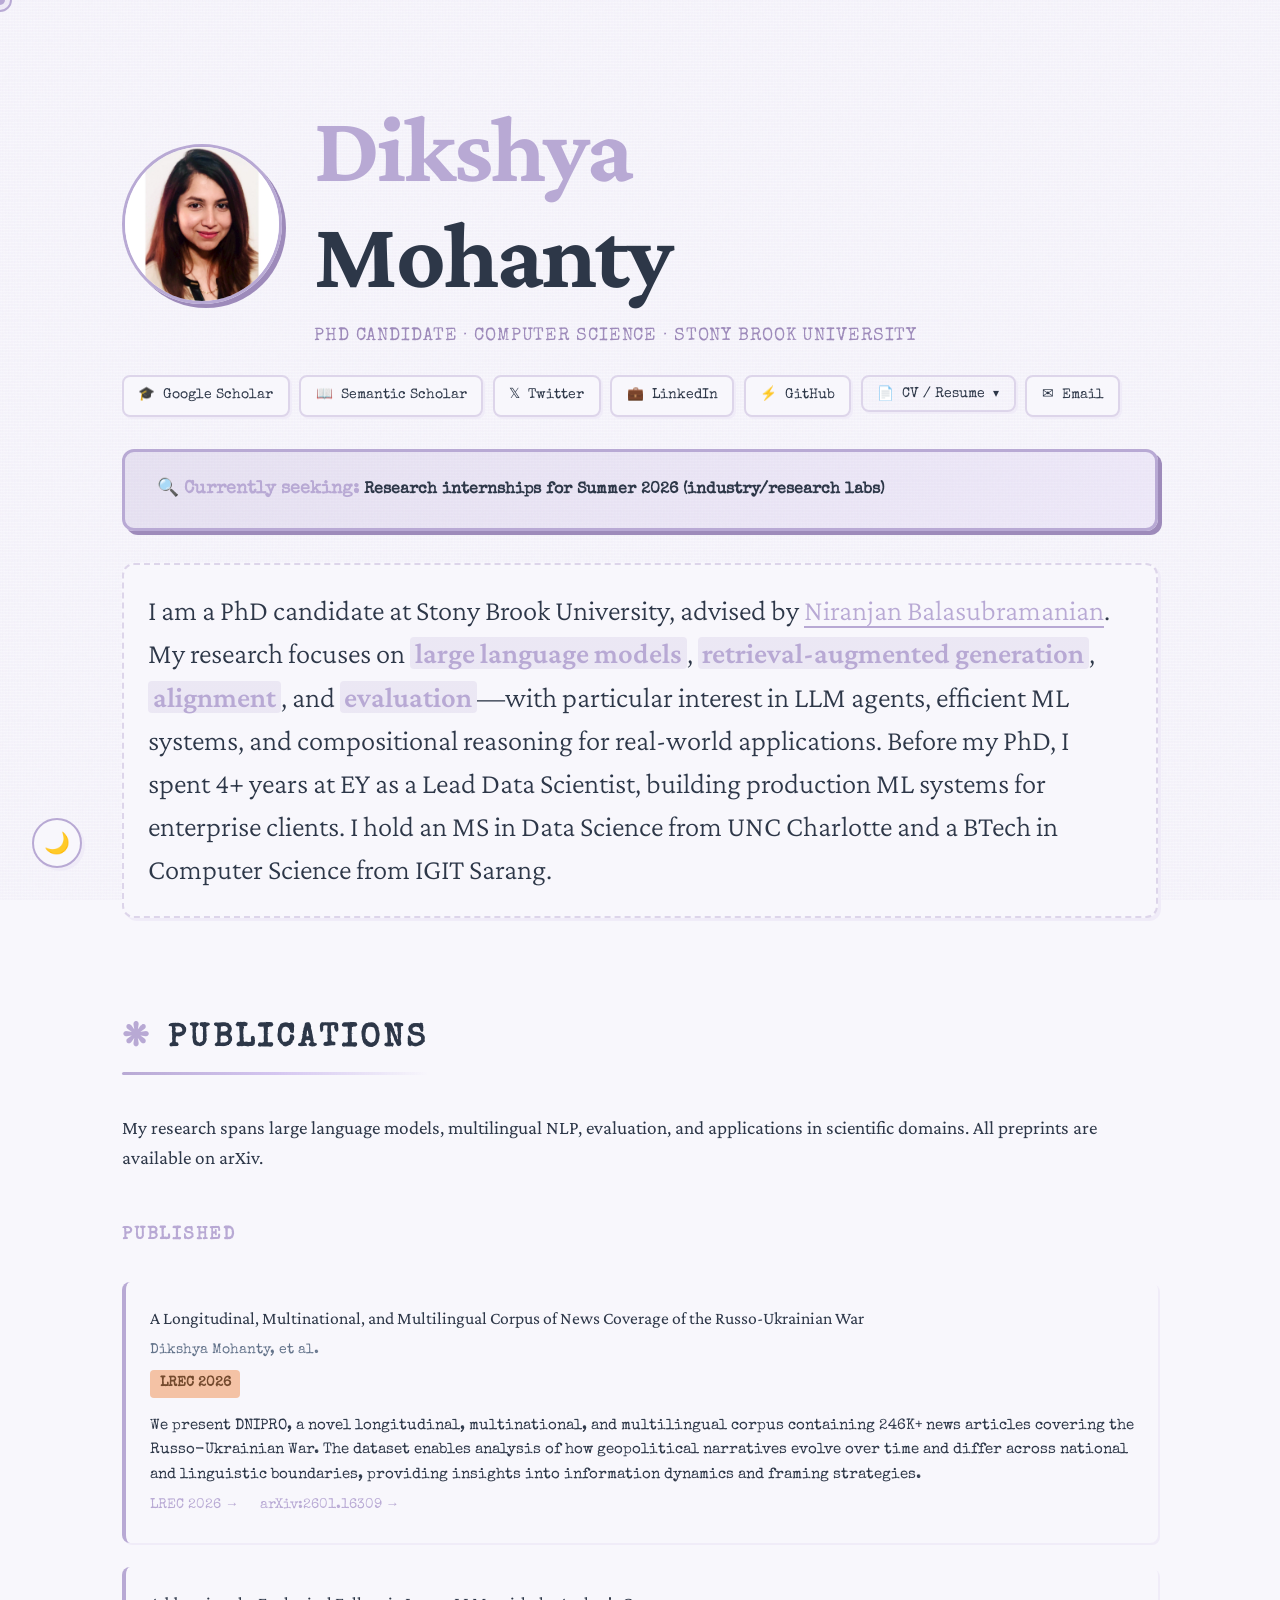
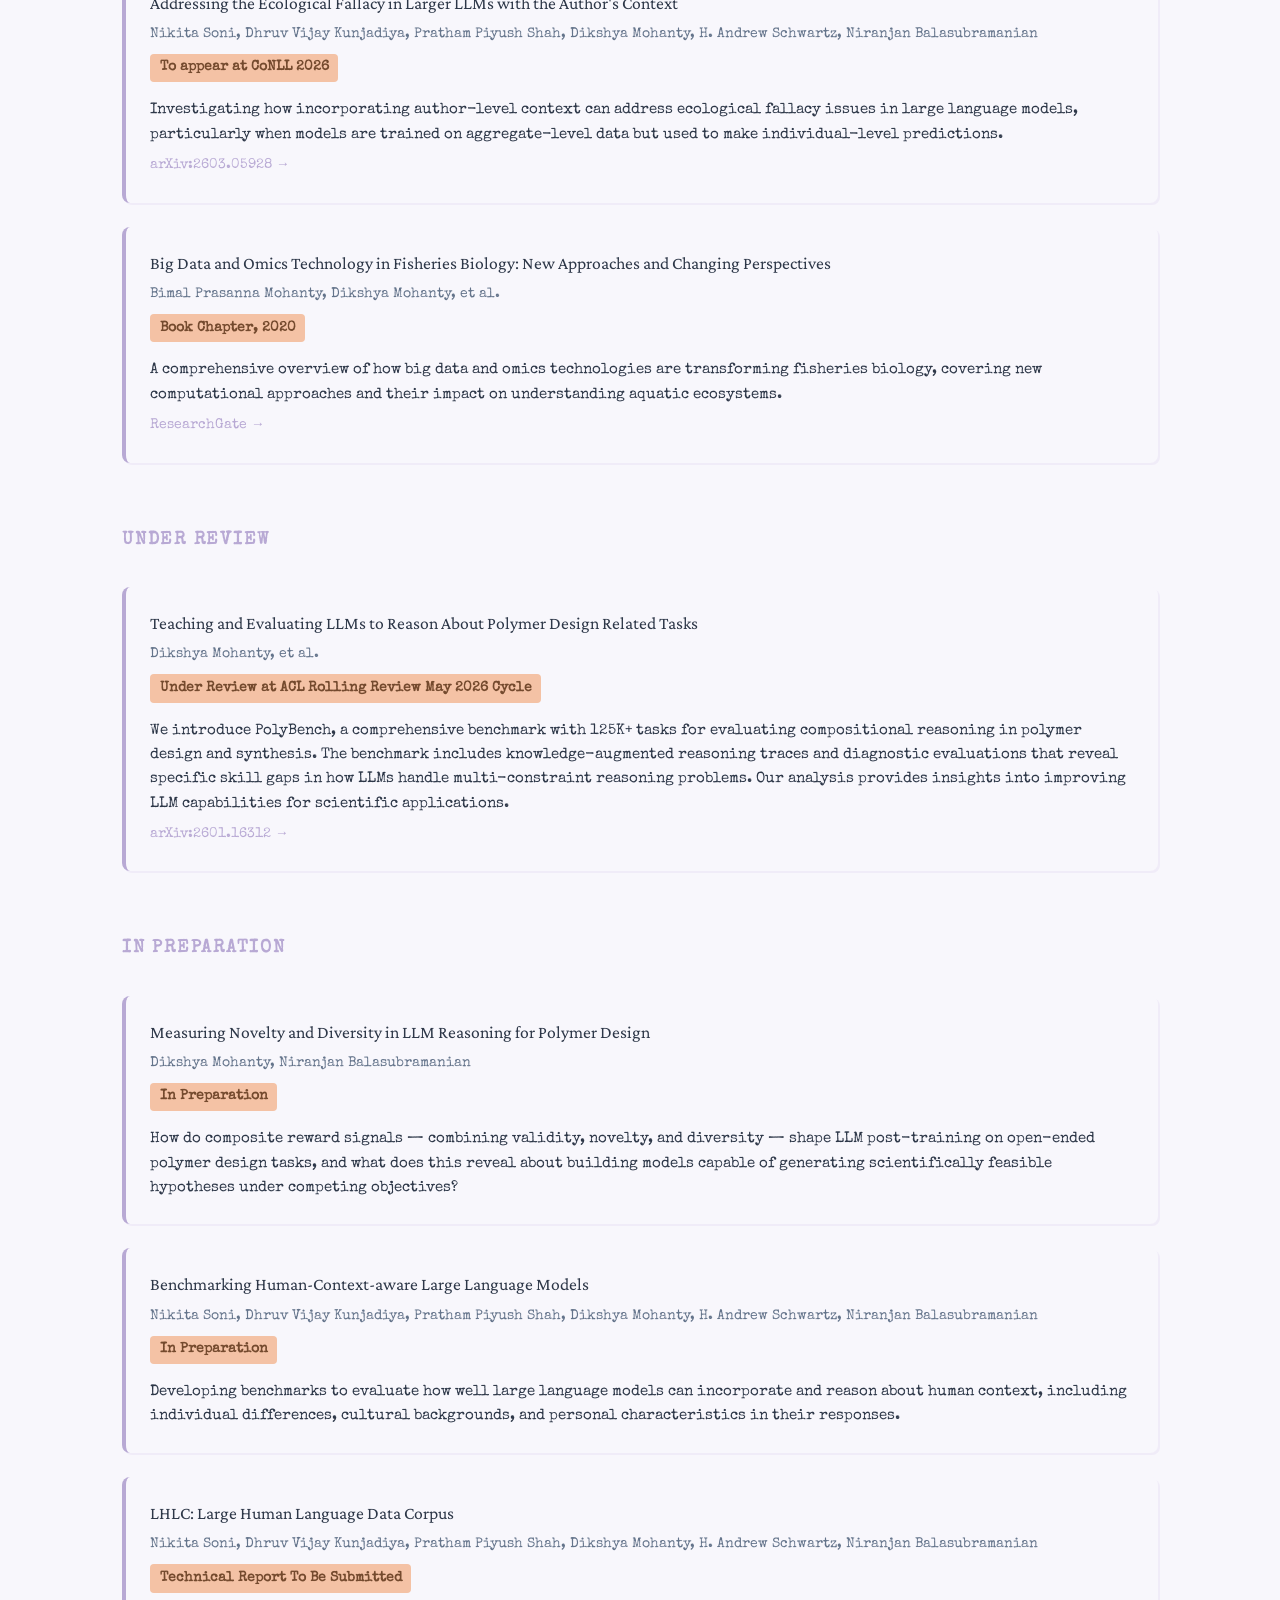
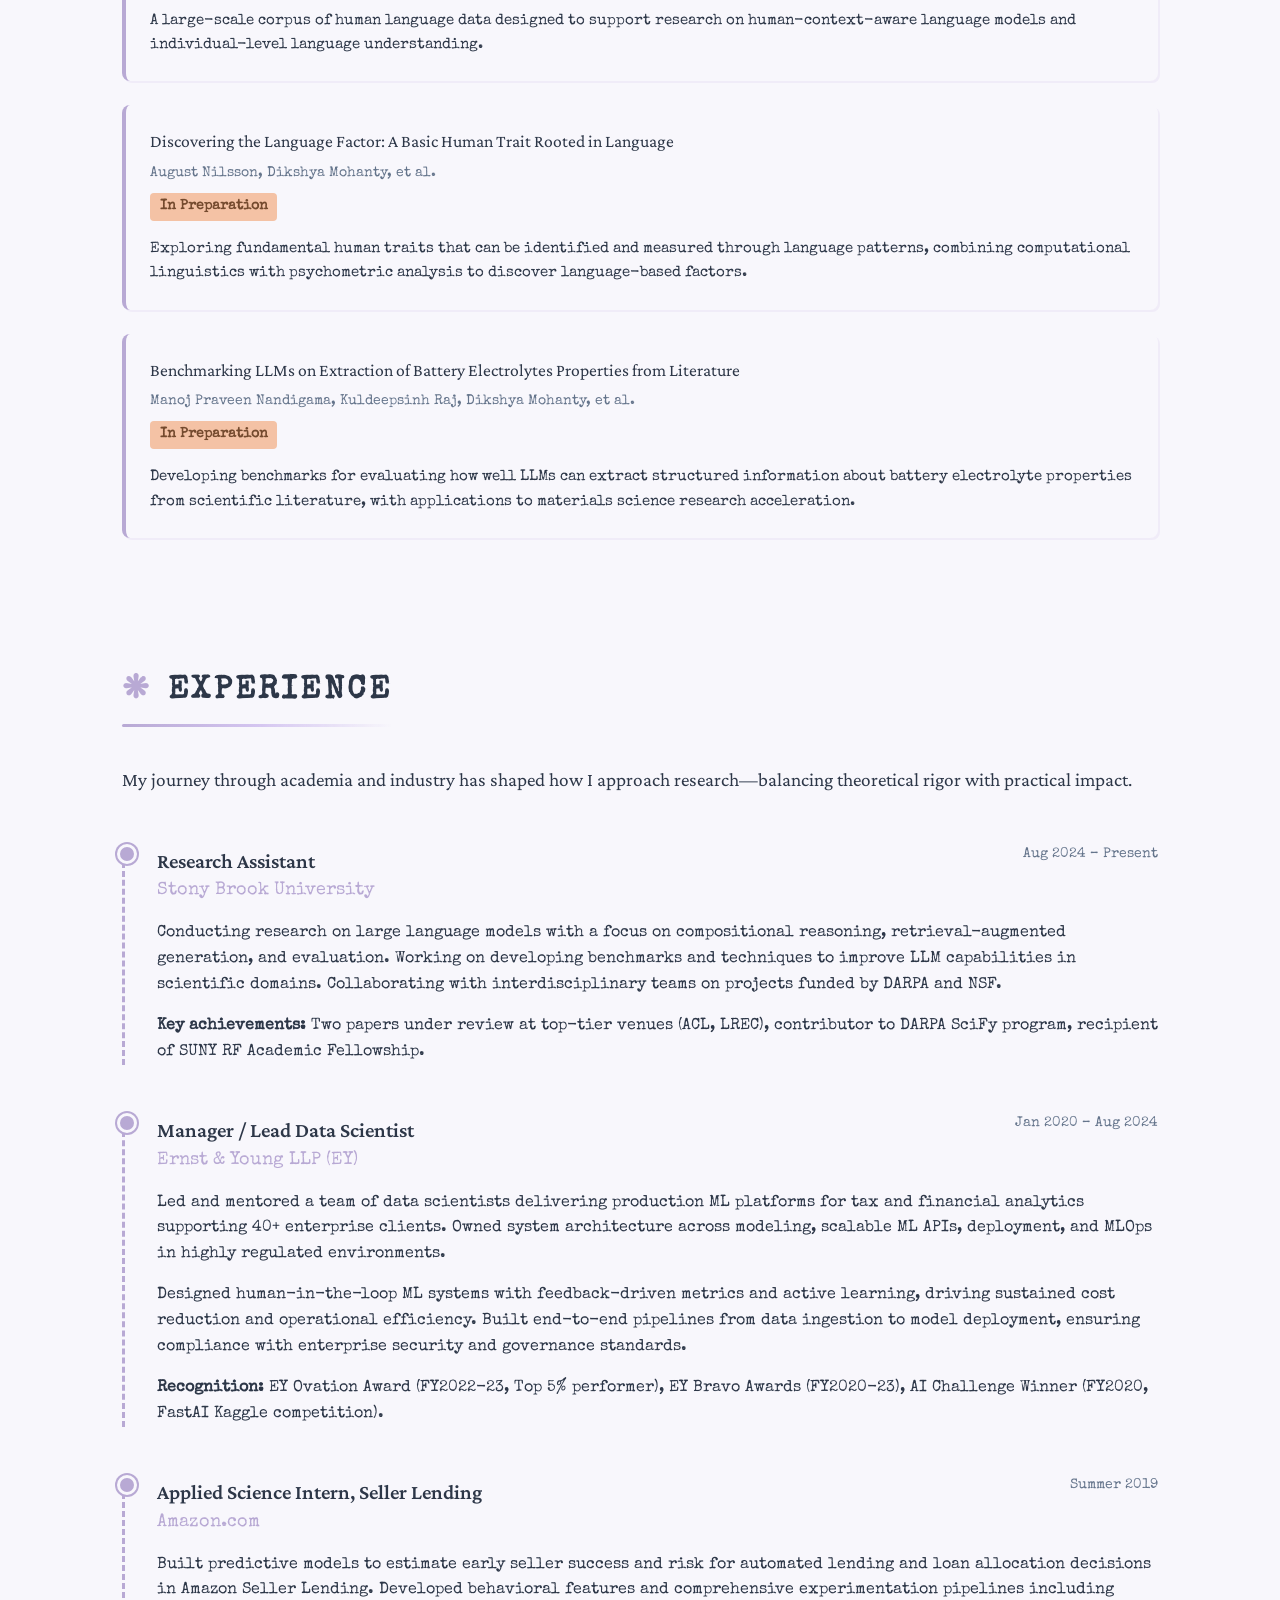
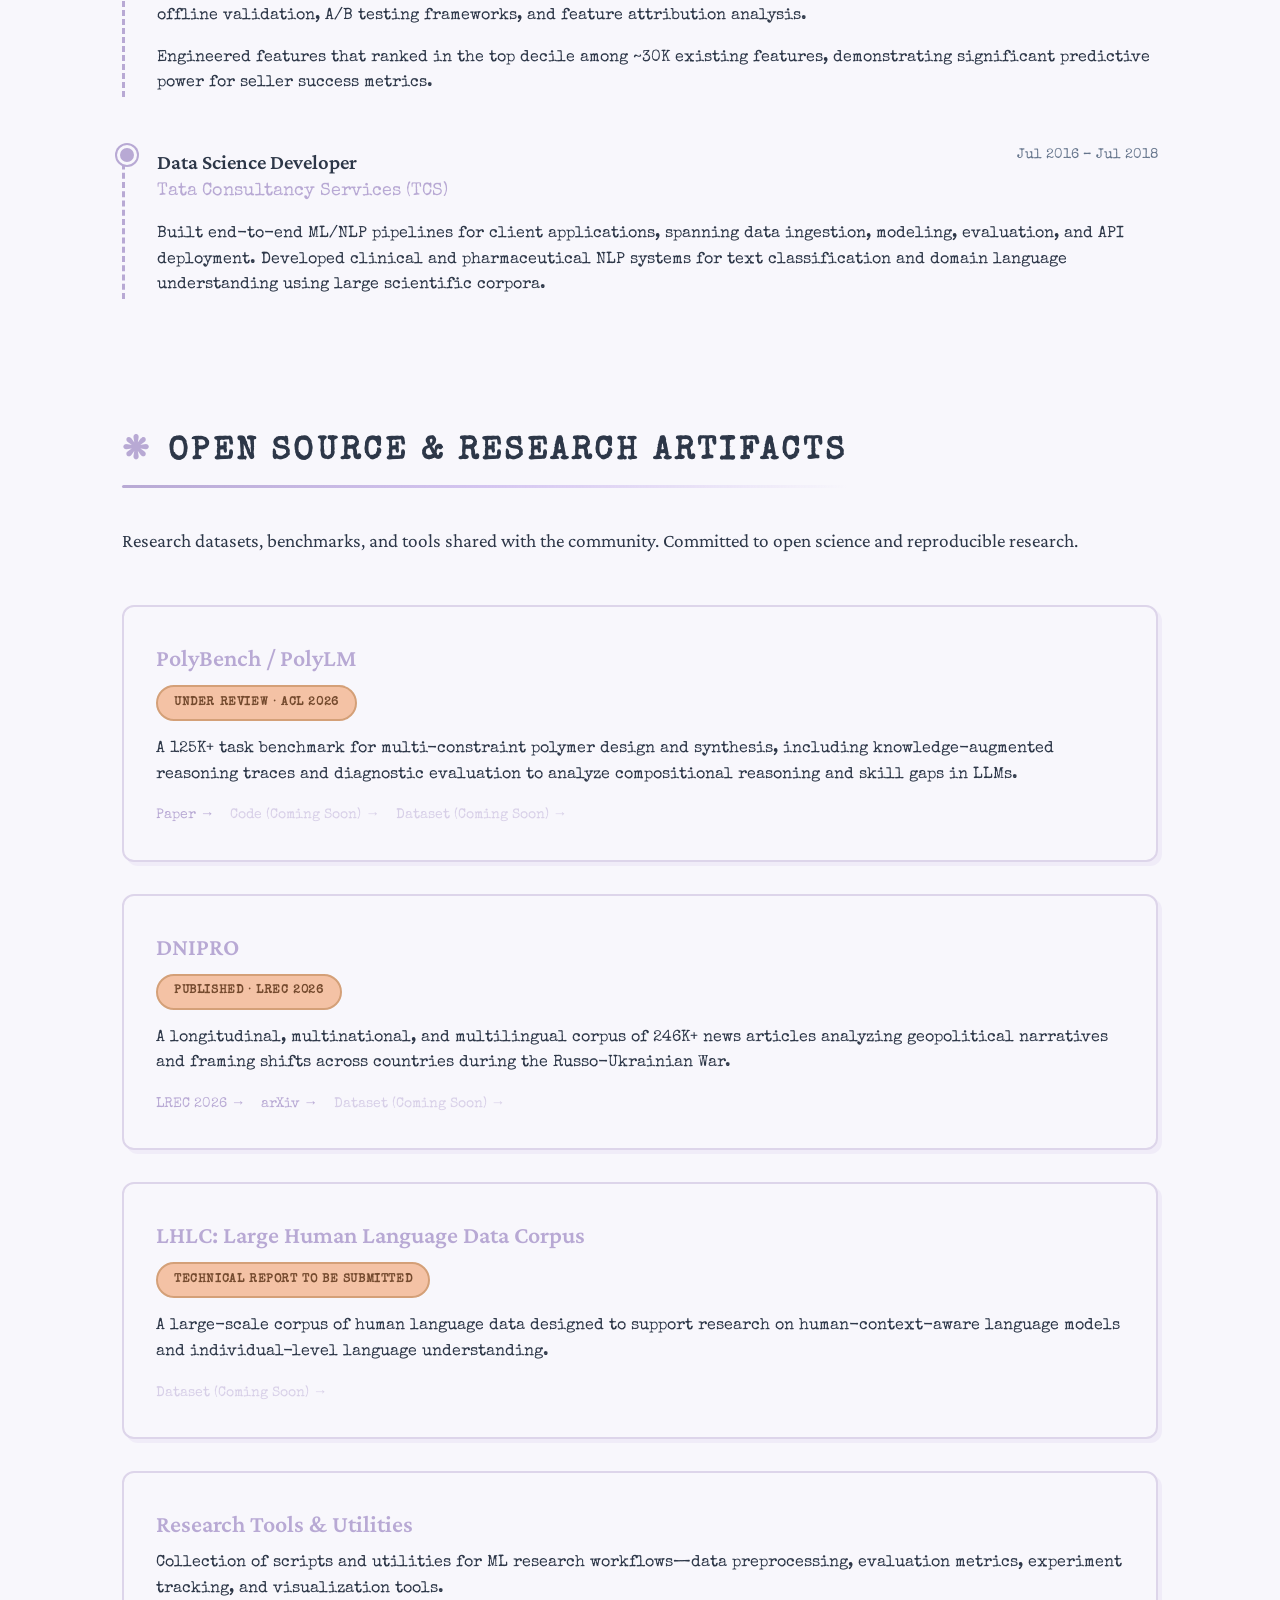
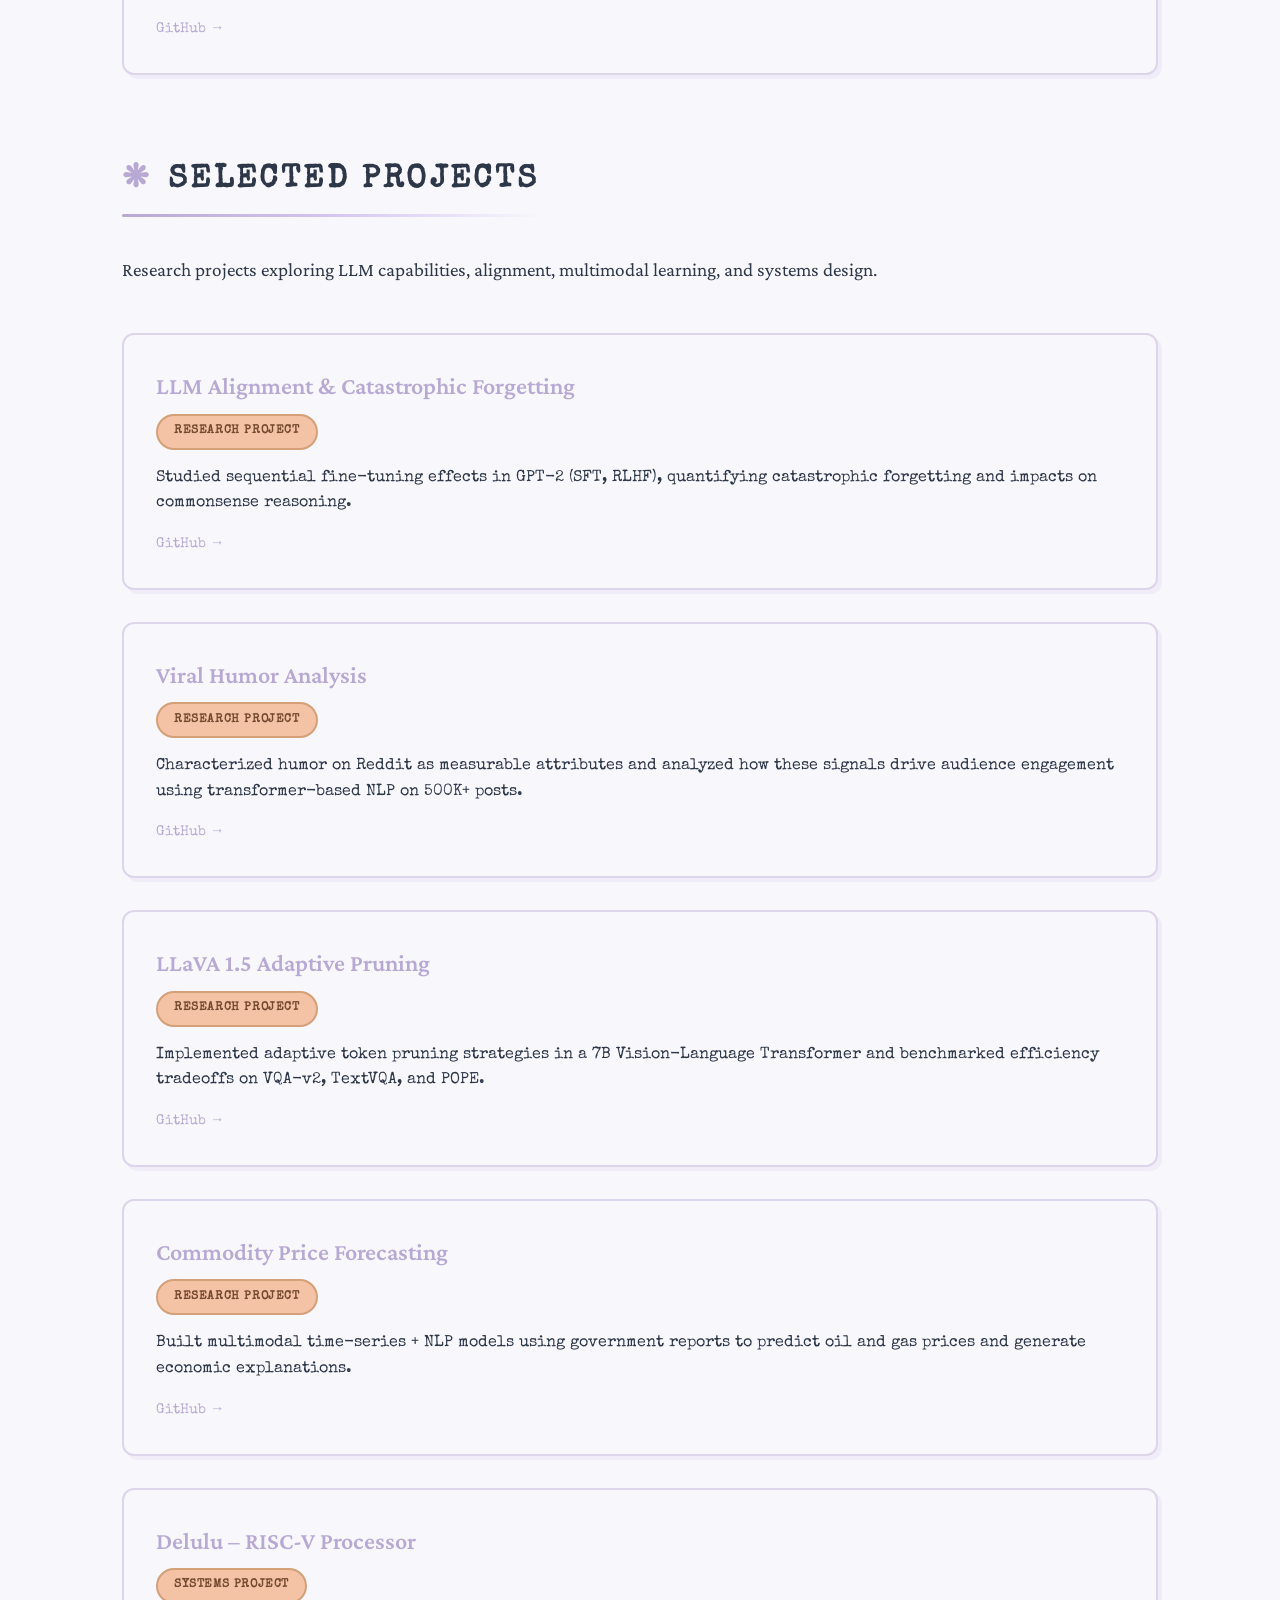
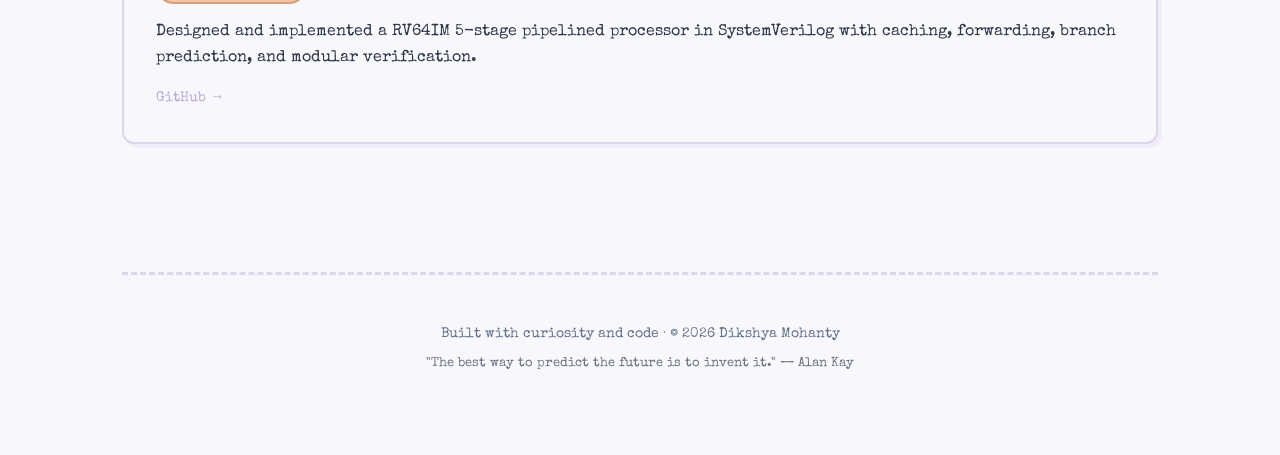
==== index.html @ f8c05655 "Personal website" ====
<!DOCTYPE html>
<html lang="en">
<head>
    <meta charset="UTF-8">
    <meta name="viewport" content="width=device-width, initial-scale=1.0">
    <title>Dikshya Mohanty · AI Researcher</title>
    <link href="https://fonts.googleapis.com/css2?family=Special+Elite&family=Crimson+Pro:wght@300;400;600&display=swap" rel="stylesheet">
    <link rel="stylesheet" href="css/style.css">
</head>
<body>
    <div class="bg-grid"></div>
    <div class="noise"></div>
    <div class="cursor"></div>
    <div class="cursor-follower"></div>

    <!-- <nav>
        <div class="nav-container">
            <a href="index.html" class="nav-logo">DM</a>
            <button class="mobile-menu-toggle">☰</button>
            <ul class="nav-links">
                <li><a href="index.html" class="active">Home</a></li>
                <li><a href="pages/research.html">Research</a></li>
                <li><a href="pages/projects.html">Projects</a></li>
                <li><a href="pages/experience.html">Experience</a></li>
                <li><a href="pages/publications.html">Publications</a></li>
                <li><a href="pages/blog.html">Blog</a></li>
                <li><a href="pages/hobbies.html">Hobbies</a></li>
            </ul>
        </div>
    </nav> -->

    <div class="container">
        <header>
            <div style="display: flex; align-items: center; gap: 2rem; margin-bottom: 1.5rem; flex-wrap: wrap;">
                <img src="files/1593567892057.jpeg" alt="Dikshya Mohanty" style="width: 160px; height: 160px; border-radius: 50%; object-fit: cover; border: 3px solid var(--accent); flex-shrink: 0; box-shadow: 4px 4px 0 var(--accent-dim);">
                <div>
                    <div class="glitch-wrapper">
                        <h1>
                            <span class="name-first">Dikshya</span>
                            <span class="name-last">Mohanty</span>
                        </h1>
                    </div>
                    <p class="tagline" style="margin: 0;">PhD Candidate · Computer Science · Stony Brook University</p>
                </div>
            </div>

            <div class="links">
                <a href="https://scholar.google.com/citations?user=QTG_vlMAAAAJ&hl=en" class="link-item" target="_blank">
                    <span>🎓</span> Google Scholar
                </a>
                <a href="https://www.semanticscholar.org/author/Dikshya-Mohanty/2406478944" class="link-item" target="_blank">
                    <span>📖</span> Semantic Scholar
                </a>
                <a href="https://x.com/dimohanty" class="link-item" target="_blank">
                    <span>𝕏</span> Twitter
                </a>
                <a href="https://linkedin.com/in/dikshyam" class="link-item" target="_blank">
                    <span>💼</span> LinkedIn
                </a>
                <a href="https://github.com/dikshyam" class="link-item" target="_blank">
                    <span>⚡</span> GitHub
                </a>
                <div class="link-dropdown">
                    <button class="link-item link-dropdown-toggle">
                        <span>📄</span> CV / Resume <span class="link-dropdown-arrow">▾</span>
                    </button>
                    <div class="link-dropdown-menu">
                        <a href="files/DikshyaMohanty_IndustryResume.pdf" download class="link-dropdown-item">
                            <span>📋</span> Resume (1-page)
                        </a>
                        <a href="files/DikshyaMohanty_AcademicCV.pdf" download class="link-dropdown-item">
                            <span>📜</span> Academic CV
                        </a>
                    </div>
                </div>
                <a href="/cdn-cgi/l/email-protection#24404d494b4c454a505d6447570a57504b4a5d46564b4b4f0a414051" class="link-item">
                    <span>✉</span> Email
                </a>
            </div>

            <div style="background: linear-gradient(135deg, rgba(184, 169, 212, 0.25) 0%, rgba(212, 197, 240, 0.25) 100%); border: 3px solid var(--accent); border-radius: 12px; padding: 1.5rem 2rem; margin-bottom: 2rem; animation: fadeInUp 1s ease-out 1s backwards; box-shadow: 4px 4px 0 var(--accent-dim);">
                <p style="margin: 0; font-family: var(--mono); font-size: 1rem; color: var(--text); font-weight: 600;">
                    <strong style="color: var(--accent); font-size: 1.1rem;">🔍 Currently seeking:</strong> Research internships for Summer 2026 (industry/research labs)
                </p>
            </div>

            <p class="intro">
                I am a PhD candidate at Stony Brook University, advised by
                <a href="https://www3.cs.stonybrook.edu/~niranjan/" target="_blank" class="text-link">Niranjan Balasubramanian</a>.
                My research focuses on <em>large language models</em>, <em>retrieval-augmented generation</em>,
                <em>alignment</em>, and <em>evaluation</em>—with particular interest in LLM agents, efficient ML systems,
                and compositional reasoning for real-world applications.
                Before my PhD, I spent 4+ years at EY as a Lead Data Scientist, building production ML systems
                for enterprise clients. I hold an MS in Data Science from UNC Charlotte and a BTech in Computer
                Science from IGIT Sarang.
            </p>
        </header>

        <div class="content">
            <section id="publications">
                <h2>Publications</h2>
                <p class="descriptive-text-large" style="margin-bottom: 3rem;">
                    My research spans large language models, multilingual NLP, evaluation, and applications
                    in scientific domains. All preprints are available on arXiv.
                </p>

                <h3 style="font-family: var(--mono); font-size: 1.1rem; color: var(--accent); margin-top: 3rem; margin-bottom: 1.5rem; text-transform: uppercase; letter-spacing: 0.1em;">Published</h3>

                <div class="pub-list">
                    <div class="pub-item">
                        <div class="pub-title">
                            A Longitudinal, Multinational, and Multilingual Corpus of News Coverage of
                            the Russo-Ukrainian War
                        </div>
                        <div class="pub-authors">Dikshya Mohanty, et al.</div>
                        <div class="pub-venue">LREC 2026</div>
                        <p style="color: var(--text); margin-top: 1rem; font-size: 0.95rem; line-height: 1.6;">
                            We present DNIPRO, a novel longitudinal, multinational, and multilingual corpus
                            containing 246K+ news articles covering the Russo-Ukrainian War. The dataset enables
                            analysis of how geopolitical narratives evolve over time and differ across national
                            and linguistic boundaries, providing insights into information dynamics and framing
                            strategies.
                        </p>
                        <a href="https://lrec.elra.info/lrec2026-main-512" class="pub-link" target="_blank">
                            LREC 2026 →
                        </a>
                        <a href="https://arxiv.org/abs/2601.16309" class="pub-link" target="_blank" style="margin-left: 1rem;">
                            arXiv:2601.16309 →
                        </a>
                    </div>

                    <div class="pub-item">
                        <div class="pub-title">
                            Addressing the Ecological Fallacy in Larger LLMs with the Author's Context
                        </div>
                        <div class="pub-authors">
                            Nikita Soni, Dhruv Vijay Kunjadiya, Pratham Piyush Shah, Dikshya Mohanty,
                            H. Andrew Schwartz, Niranjan Balasubramanian
                        </div>
                        <div class="pub-venue">To appear at CoNLL 2026</div>
                        <p style="color: var(--text); margin-top: 1rem; font-size: 0.95rem; line-height: 1.6;">
                            Investigating how incorporating author-level context can address ecological fallacy
                            issues in large language models, particularly when models are trained on aggregate-level
                            data but used to make individual-level predictions.
                        </p>
                        <a href="https://arxiv.org/abs/2603.05928" class="pub-link" target="_blank">
                            arXiv:2603.05928 →
                        </a>
                    </div>

                    <div class="pub-item">
                        <div class="pub-title">
                            Big Data and Omics Technology in Fisheries Biology: New Approaches and
                            Changing Perspectives
                        </div>
                        <div class="pub-authors">Bimal Prasanna Mohanty, Dikshya Mohanty, et al.</div>
                        <div class="pub-venue">Book Chapter, 2020</div>
                        <p style="color: var(--text); margin-top: 1rem; font-size: 0.95rem; line-height: 1.6;">
                            A comprehensive overview of how big data and omics technologies are transforming
                            fisheries biology, covering new computational approaches and their impact on
                            understanding aquatic ecosystems.
                        </p>
                        <a href="https://www.researchgate.net/profile/Bimal-Mohanty/publication/346953816_Big_Data_Science_and_Omics_Technology/links/5fd38ffaa6fdccdcb8baf0d1/Big-Data-Science-and-Omics-Technology.pdf" class="pub-link" target="_blank">
                            ResearchGate →
                        </a>
                    </div>
                </div>

                <h3 style="font-family: var(--mono); font-size: 1.1rem; color: var(--accent); margin-top: 4rem; margin-bottom: 1.5rem; text-transform: uppercase; letter-spacing: 0.1em;">Under Review</h3>

                <div class="pub-list">
                    <div class="pub-item">
                        <div class="pub-title">
                            Teaching and Evaluating LLMs to Reason About Polymer Design Related Tasks
                        </div>
                        <div class="pub-authors">Dikshya Mohanty, et al.</div>
                        <div class="pub-venue">Under Review at ACL Rolling Review May 2026 Cycle</div>
                        <p style="color: var(--text); margin-top: 1rem; font-size: 0.95rem; line-height: 1.6;">
                            We introduce PolyBench, a comprehensive benchmark with 125K+ tasks for evaluating
                            compositional reasoning in polymer design and synthesis. The benchmark includes
                            knowledge-augmented reasoning traces and diagnostic evaluations that reveal specific
                            skill gaps in how LLMs handle multi-constraint reasoning problems. Our analysis
                            provides insights into improving LLM capabilities for scientific applications.
                        </p>
                        <a href="https://arxiv.org/abs/2601.16312" class="pub-link" target="_blank">
                            arXiv:2601.16312 →
                        </a>
                    </div>
                </div>

                <h3 style="font-family: var(--mono); font-size: 1.1rem; color: var(--accent); margin-top: 4rem; margin-bottom: 1.5rem; text-transform: uppercase; letter-spacing: 0.1em;">In Preparation</h3>

                <div class="pub-list">
                    <div class="pub-item">
                        <div class="pub-title">
                            Measuring Novelty and Diversity in LLM Reasoning for Polymer Design
                        </div>
                        <div class="pub-authors">Dikshya Mohanty, Niranjan Balasubramanian</div>
                        <div class="pub-venue">In Preparation</div>
                        <p style="color: var(--text); margin-top: 1rem; font-size: 0.95rem; line-height: 1.6;">
                            How do composite reward signals — combining validity, novelty, and diversity — shape LLM post-training on open-ended polymer design tasks, and what does this reveal about building models capable of generating scientifically feasible hypotheses under competing objectives?
                        </p>
                    </div>

                    <div class="pub-item">
                        <div class="pub-title">
                            Benchmarking Human-Context-aware Large Language Models
                        </div>
                        <div class="pub-authors">
                            Nikita Soni, Dhruv Vijay Kunjadiya, Pratham Piyush Shah, Dikshya Mohanty,
                            H. Andrew Schwartz, Niranjan Balasubramanian
                        </div>
                        <div class="pub-venue">In Preparation</div>
                        <p style="color: var(--text); margin-top: 1rem; font-size: 0.95rem; line-height: 1.6;">
                            Developing benchmarks to evaluate how well large language models can incorporate and
                            reason about human context, including individual differences, cultural backgrounds,
                            and personal characteristics in their responses.
                        </p>
                    </div>

                    <div class="pub-item">
                        <div class="pub-title">
                            LHLC: Large Human Language Data Corpus
                        </div>
                        <div class="pub-authors">
                            Nikita Soni, Dhruv Vijay Kunjadiya, Pratham Piyush Shah, Dikshya Mohanty,
                            H. Andrew Schwartz, Niranjan Balasubramanian
                        </div>
                        <div class="pub-venue">Technical Report To Be Submitted</div>
                        <p style="color: var(--text); margin-top: 1rem; font-size: 0.95rem; line-height: 1.6;">
                            A large-scale corpus of human language data designed to support research on
                            human-context-aware language models and individual-level language understanding.
                        </p>
                    </div>

                    <div class="pub-item">
                        <div class="pub-title">
                            Discovering the Language Factor: A Basic Human Trait Rooted in Language
                        </div>
                        <div class="pub-authors">August Nilsson, Dikshya Mohanty, et al.</div>
                        <div class="pub-venue">In Preparation</div>
                        <p style="color: var(--text); margin-top: 1rem; font-size: 0.95rem; line-height: 1.6;">
                            Exploring fundamental human traits that can be identified and measured through
                            language patterns, combining computational linguistics with psychometric analysis
                            to discover language-based factors.
                        </p>
                    </div>

                    <div class="pub-item">
                        <div class="pub-title">
                            Benchmarking LLMs on Extraction of Battery Electrolytes Properties from Literature
                        </div>
                        <div class="pub-authors">
                            Manoj Praveen Nandigama, Kuldeepsinh Raj, Dikshya Mohanty, et al.
                        </div>
                        <div class="pub-venue">In Preparation</div>
                        <p style="color: var(--text); margin-top: 1rem; font-size: 0.95rem; line-height: 1.6;">
                            Developing benchmarks for evaluating how well LLMs can extract structured information
                            about battery electrolyte properties from scientific literature, with applications
                            to materials science research acceleration.
                        </p>
                    </div>
                </div>

            </section>

            <section id="experience">
                <h2>Experience</h2>
                <p class="descriptive-text-large" style="margin-bottom: 3rem;">
                    My journey through academia and industry has shaped how I approach research—balancing
                    theoretical rigor with practical impact.
                </p>

                <div class="experience-list">
                    <div class="experience-item">
                        <div class="exp-header">
                            <div>
                                <div class="exp-title">Research Assistant</div>
                                <div class="exp-company">Stony Brook University</div>
                            </div>
                            <div class="exp-date">Aug 2024 – Present</div>
                        </div>
                        <p class="exp-desc">
                            Conducting research on large language models with a focus on compositional reasoning,
                            retrieval-augmented generation, and evaluation. Working on developing benchmarks and
                            techniques to improve LLM capabilities in scientific domains. Collaborating with
                            interdisciplinary teams on projects funded by DARPA and NSF.
                        </p>
                        <p class="exp-desc" style="margin-top: 1rem;">
                            <strong>Key achievements:</strong> Two papers under review at top-tier venues (ACL, LREC),
                            contributor to DARPA SciFy program, recipient of SUNY RF Academic Fellowship.
                        </p>
                    </div>

                    <div class="experience-item">
                        <div class="exp-header">
                            <div>
                                <div class="exp-title">Manager / Lead Data Scientist</div>
                                <div class="exp-company">Ernst & Young LLP (EY)</div>
                            </div>
                            <div class="exp-date">Jan 2020 – Aug 2024</div>
                        </div>
                        <p class="exp-desc">
                            Led and mentored a team of data scientists delivering production ML platforms for
                            tax and financial analytics supporting 40+ enterprise clients. Owned system architecture
                            across modeling, scalable ML APIs, deployment, and MLOps in highly regulated environments.
                        </p>
                        <p class="exp-desc" style="margin-top: 1rem;">
                            Designed human-in-the-loop ML systems with feedback-driven metrics and active learning,
                            driving sustained cost reduction and operational efficiency. Built end-to-end pipelines
                            from data ingestion to model deployment, ensuring compliance with enterprise security
                            and governance standards.
                        </p>
                        <p class="exp-desc" style="margin-top: 1rem;">
                            <strong>Recognition:</strong> EY Ovation Award (FY2022-23, Top 5% performer),
                            EY Bravo Awards (FY2020-23), AI Challenge Winner (FY2020, FastAI Kaggle competition).
                        </p>
                    </div>

                    <div class="experience-item">
                        <div class="exp-header">
                            <div>
                                <div class="exp-title">Applied Science Intern, Seller Lending</div>
                                <div class="exp-company">Amazon.com</div>
                            </div>
                            <div class="exp-date">Summer 2019</div>
                        </div>
                        <p class="exp-desc">
                            Built predictive models to estimate early seller success and risk for automated
                            lending and loan allocation decisions in Amazon Seller Lending. Developed behavioral
                            features and comprehensive experimentation pipelines including offline validation,
                            A/B testing frameworks, and feature attribution analysis.
                        </p>
                        <p class="exp-desc" style="margin-top: 1rem;">
                            Engineered features that ranked in the top decile among ~30K existing features,
                            demonstrating significant predictive power for seller success metrics.
                        </p>
                    </div>

                    <div class="experience-item">
                        <div class="exp-header">
                            <div>
                                <div class="exp-title">Data Science Developer</div>
                                <div class="exp-company">Tata Consultancy Services (TCS)</div>
                            </div>
                            <div class="exp-date">Jul 2016 – Jul 2018</div>
                        </div>
                        <p class="exp-desc">
                            Built end-to-end ML/NLP pipelines for client applications, spanning data ingestion,
                            modeling, evaluation, and API deployment. Developed clinical and pharmaceutical NLP
                            systems for text classification and domain language understanding using large scientific
                            corpora.
                        </p>
                    </div>
                </div>
            </section>

            <section id="projects">
                <h2>Open Source &amp; Research Artifacts</h2>
                <p class="descriptive-text-large" style="margin-bottom: 3rem;">
                    Research datasets, benchmarks, and tools shared with the community.
                    Committed to open science and reproducible research.
                </p>

                <div class="projects-grid">
                    <div class="project-card">
                        <h3 class="project-title">PolyBench / PolyLM</h3>
                        <span class="project-status">Under Review · ACL 2026</span>
                        <p class="project-desc">
                            A 125K+ task benchmark for multi-constraint polymer design and synthesis, including
                            knowledge-augmented reasoning traces and diagnostic evaluation to analyze compositional
                            reasoning and skill gaps in LLMs.
                        </p>
                        <div style="display: flex; gap: 1rem; margin-top: 1rem; flex-wrap: wrap;">
                            <a href="https://arxiv.org/abs/2601.16312" class="project-link" target="_blank">Paper →</a>
                            <span class="project-link" style="opacity: 0.5; cursor: default;">Code (Coming Soon) →</span>
                            <span class="project-link" style="opacity: 0.5; cursor: default;">Dataset (Coming Soon) →</span>
                        </div>
                    </div>

                    <div class="project-card">
                        <h3 class="project-title">DNIPRO</h3>
                        <span class="project-status">Published · LREC 2026</span>
                        <p class="project-desc">
                            A longitudinal, multinational, and multilingual corpus of 246K+ news articles analyzing
                            geopolitical narratives and framing shifts across countries during the Russo-Ukrainian War.
                        </p>
                        <div style="display: flex; gap: 1rem; margin-top: 1rem; flex-wrap: wrap;">
                            <a href="https://lrec.elra.info/lrec2026-main-512" class="project-link" target="_blank">LREC 2026 →</a>
                            <a href="https://arxiv.org/abs/2601.16309" class="project-link" target="_blank">arXiv →</a>
                            <span class="project-link" style="opacity: 0.5; cursor: default;">Dataset (Coming Soon) →</span>
                        </div>
                    </div>

                    <div class="project-card">
                        <h3 class="project-title">LHLC: Large Human Language Data Corpus</h3>
                        <span class="project-status">Technical Report To Be Submitted</span>
                        <p class="project-desc">
                            A large-scale corpus of human language data designed to support research on
                            human-context-aware language models and individual-level language understanding.
                        </p>
                        <div style="display: flex; gap: 1rem; margin-top: 1rem; flex-wrap: wrap;">
                            <span class="project-link" style="opacity: 0.5; cursor: default;">Dataset (Coming Soon) →</span>
                        </div>
                    </div>

                    <div class="project-card">
                        <h3 class="project-title">Research Tools &amp; Utilities</h3>
                        <p class="project-desc">
                            Collection of scripts and utilities for ML research workflows—data preprocessing,
                            evaluation metrics, experiment tracking, and visualization tools.
                        </p>
                        <div style="display: flex; gap: 1rem; margin-top: 1rem; flex-wrap: wrap;">
                            <a href="https://github.com/dikshyam" class="project-link" target="_blank">GitHub →</a>
                        </div>
                    </div>
                </div>

                <h2 style="margin-top: 5rem;">Selected Projects</h2>
                <p class="descriptive-text-large" style="margin-bottom: 3rem;">
                    Research projects exploring LLM capabilities, alignment, multimodal learning, and systems design.
                </p>

                <div class="projects-grid">
                    <div class="project-card">
                        <h3 class="project-title">LLM Alignment &amp; Catastrophic Forgetting</h3>
                        <span class="project-status">Research Project</span>
                        <p class="project-desc">
                            Studied sequential fine-tuning effects in GPT-2 (SFT, RLHF), quantifying
                            catastrophic forgetting and impacts on commonsense reasoning.
                        </p>
                        <div style="display: flex; gap: 1rem; margin-top: 1rem; flex-wrap: wrap;">
                            <a href="https://github.com/dikshyam/Are-Methods-for-Aligning-LLMs-Prone-to-Catastrophic-Forgetting-", class="project-link" target="_blank">GitHub →</a>
                            <!-- <span class="project-link" style="opacity: 0.5; cursor: default;">GitHub (Coming Soon) →</span> -->
                        </div>
                    </div>

                    <div class="project-card">
                        <h3 class="project-title">Viral Humor Analysis</h3>
                        <span class="project-status">Research Project</span>
                        <p class="project-desc">
                            Characterized humor on Reddit as measurable attributes and analyzed how these
                            signals drive audience engagement using transformer-based NLP on 500K+ posts.
                        </p>
                        <div style="display: flex; gap: 1rem; margin-top: 1rem; flex-wrap: wrap;">
                            <a href="https://github.com/dikshyam/Analyzing-Humor-Quality-and-Engagement-Trends-on-Reddit" class="project-link" target="_blank">GitHub →</a>
                        </div>
                    </div>

                    <div class="project-card">
                        <h3 class="project-title">LLaVA 1.5 Adaptive Pruning</h3>
                        <span class="project-status">Research Project</span>
                        <p class="project-desc">
                            Implemented adaptive token pruning strategies in a 7B Vision-Language Transformer
                            and benchmarked efficiency tradeoffs on VQA-v2, TextVQA, and POPE.
                        </p>
                        <div style="display: flex; gap: 1rem; margin-top: 1rem; flex-wrap: wrap;">
                            <!-- <span class="project-link" style="opacity: 0.5; cursor: default;">GitHub (Coming Soon) →</span> -->
                            <a href="https://github.com/dikshyam/Adaptive-Pruning-Strategies" class="project-link" target="_blank">GitHub →</a>
                        </div>
                    </div>

                    <div class="project-card">
                        <h3 class="project-title">Commodity Price Forecasting</h3>
                        <span class="project-status">Research Project</span>
                        <p class="project-desc">
                            Built multimodal time-series + NLP models using government reports to predict
                            oil and gas prices and generate economic explanations.
                        </p>
                        <div style="display: flex; gap: 1rem; margin-top: 1rem; flex-wrap: wrap;">
                            <a href="https://github.com/dikshyam/Delulu-5-Stage-Pipelined-RISC-V-Processor" class="project-link" target="_blank">GitHub →</a>
                            <!-- <span class="project-link" style="opacity: 0.5; cursor: default;">GitHub (Coming Soon) →</span> -->
                        </div>
                    </div>

                    <div class="project-card">
                        <h3 class="project-title">Delulu – RISC-V Processor</h3>
                        <span class="project-status">Systems Project</span>
                        <p class="project-desc">
                            Designed and implemented a RV64IM 5-stage pipelined processor in SystemVerilog
                            with caching, forwarding, branch prediction, and modular verification.
                        </p>
                        <div style="display: flex; gap: 1rem; margin-top: 1rem; flex-wrap: wrap;">
                            <!-- <span class="project-link" style="opacity: 0.5; cursor: default;">GitHub (Coming Soon) →</span> -->
                             <a href="https://github.com/dikshyam/Delulu-5-Stage-Pipelined-RISC-V-Processor" class="project-link" target="_blank">GitHub →</a>
                        </div>
                    </div>
                </div>
            </section>

        </div>

        <footer>
            <p>Built with curiosity and code · © 2026 Dikshya Mohanty</p>
            <p style="margin-top: 0.5rem; font-size: 0.8rem; color: #6b7280;">
                "The best way to predict the future is to invent it." — Alan Kay
            </p>
        </footer>
    </div>

    <div class="scroll-indicator" onclick="window.scrollTo({top: 0, behavior: 'smooth'})">
        ↑
    </div>

    <button class="theme-toggle" id="theme-toggle" aria-label="Toggle dark mode">
        🌙
    </button>

    <script src="js/main.js"></script>
</body>
</html>
---- css/style.css ----
* {
    margin: 0;
    padding: 0;
    box-sizing: border-box;
}

:root {
    --bg: #f8f7fc;
    --text: #2d3748;
    --text-secondary: #64748b;
    --accent: #b8a9d4;
    --accent-dim: #9d8aba;
    --highlight: #d4c5f0;
    --subtle: #f0ecf8;
    --border: #ddd5ea;
    --lavender: #b8a9d4;
    --mint: #a8d5ba;
    --peach: #f4c2a5;
    --rose: #c799a6;
    --mono: 'Special Elite', cursive;
    --serif: 'Crimson Pro', serif;
}

[data-theme="dark"] {
    --bg: #1a1625;
    --text: #e4e6eb;
    --text-secondary: #a8aab8;
    --accent: #b8a9d4;
    --accent-dim: #9d8aba;
    --highlight: #6b5c8a;
    --subtle: #2a2236;
    --border: #3d3548;
    --card-bg: #241e30;
}

/* Dark mode toggle */
.theme-toggle {
    position: fixed;
    bottom: 2rem;
    left: 2rem;
    width: 50px;
    height: 50px;
    border: 2px solid var(--accent);
    border-radius: 50%;
    background: var(--bg);
    display: flex;
    align-items: center;
    justify-content: center;
    cursor: pointer;
    transition: all 0.3s ease;
    z-index: 100;
    box-shadow: 3px 3px 0 var(--subtle);
    font-size: 1.3rem;
}

.theme-toggle:hover {
    transform: scale(1.1);
    box-shadow: 4px 4px 0 var(--accent-dim);
    border-color: var(--accent-dim);
}

body {
    font-family: var(--mono);
    background: var(--bg);
    color: var(--text);
    line-height: 1.6;
    overflow-x: hidden;
}

/* Animated background */
.bg-grid {
    position: fixed;
    top: 0;
    left: 0;
    width: 100%;
    height: 100%;
    background-image: 
        repeating-linear-gradient(0deg, rgba(184, 169, 212, 0.08) 0px, transparent 1px, transparent 2px, rgba(184, 169, 212, 0.08) 3px),
        repeating-linear-gradient(90deg, rgba(212, 197, 240, 0.06) 0px, transparent 1px, transparent 2px, rgba(212, 197, 240, 0.06) 3px);
    background-size: 40px 40px;
    pointer-events: none;
    z-index: 0;
    animation: gridMove 30s linear infinite;
}

@keyframes gridMove {
    0% { transform: translate(0, 0); }
    100% { transform: translate(40px, 40px); }
}

.noise {
    position: fixed;
    top: 0;
    left: 0;
    width: 100%;
    height: 100%;
    pointer-events: none;
    opacity: 0.015;
    z-index: 1;
    background-image: url("data:image/svg+xml,%3Csvg viewBox='0 0 200 200' xmlns='http://www.w3.org/2000/svg'%3E%3Cfilter id='noise'%3E%3CfeTurbulence type='fractalNoise' baseFrequency='0.9' numOctaves='4' stitchTiles='stitch'/%3E%3C/filter%3E%3Crect width='100%25' height='100%25' filter='url(%23noise)' fill='%23b8a9d4'/%3E%3C/svg%3E");
    mix-blend-mode: multiply;
}

.container {
    position: relative;
    z-index: 2;
    max-width: 1100px;
    margin: 0 auto;
    padding: 2rem;
}

/* Navigation */
nav {
    position: fixed;
    top: 0;
    left: 0;
    width: 100%;
    background: rgba(248, 247, 252, 0.95);
    backdrop-filter: blur(10px);
    border-bottom: 2px solid var(--border);
    box-shadow: 0 2px 8px rgba(184, 169, 212, 0.1);
    z-index: 1000;
    padding: 1rem 0;
}

[data-theme="dark"] nav {
    background: rgba(26, 22, 37, 0.95);
    box-shadow: 0 2px 8px rgba(184, 169, 212, 0.2);
}

.nav-container {
    max-width: 1100px;
    margin: 0 auto;
    padding: 0 2rem;
    display: flex;
    justify-content: space-between;
    align-items: center;
}

.nav-logo {
    font-family: var(--serif);
    font-size: 1.5rem;
    color: var(--accent);
    text-decoration: none;
    font-weight: 600;
    transition: all 0.3s ease;
}

.nav-logo:hover {
    color: var(--text);
}

.nav-links {
    display: flex;
    gap: 2rem;
    list-style: none;
}

.nav-links a {
    color: var(--text);
    text-decoration: none;
    font-size: 0.9rem;
    transition: all 0.3s ease;
    position: relative;
}

.nav-links a::after {
    content: '';
    position: absolute;
    bottom: -5px;
    left: 0;
    width: 0;
    height: 3px;
    background: linear-gradient(90deg, var(--accent), var(--highlight));
    transition: width 0.3s ease;
    border-radius: 2px;
}

.nav-links a:hover::after,
.nav-links a.active::after {
    width: 100%;
}

.nav-links a.active {
    color: var(--accent);
}

.mobile-menu-toggle {
    display: none;
    background: none;
    border: none;
    color: var(--accent);
    font-size: 1.5rem;
    cursor: pointer;
}

/* Dropdown menu */
.nav-dropdown {
    position: relative;
}

.dropdown-toggle {
    cursor: pointer;
    display: flex;
    align-items: center;
    gap: 0.3rem;
}

.dropdown-toggle::after {
    content: '▾';
    font-size: 0.8rem;
    transition: transform 0.3s ease;
}

.dropdown-menu {
    position: absolute;
    top: calc(100% + 1rem);
    right: 0;
    background: rgba(248, 247, 252, 0.98);
    border: 2px solid var(--border);
    border-radius: 8px;
    box-shadow: 4px 4px 0 var(--subtle);
    min-width: 200px;
    opacity: 0;
    visibility: hidden;
    transform: translateY(-10px);
    transition: all 0.3s ease;
    z-index: 1000;
}

[data-theme="dark"] .dropdown-menu {
    background: rgba(36, 30, 48, 0.98);
}

.nav-dropdown:hover .dropdown-menu {
    opacity: 1;
    visibility: visible;
    transform: translateY(0);
}

.dropdown-menu a {
    display: flex;
    align-items: center;
    gap: 0.5rem;
    padding: 0.8rem 1.2rem;
    color: var(--text);
    text-decoration: none;
    transition: all 0.3s ease;
    border-bottom: 1px solid var(--border);
}

.dropdown-menu a:last-child {
    border-bottom: none;
}

.dropdown-menu a:hover {
    background: var(--subtle);
    color: var(--accent);
}

.dropdown-menu a::after {
    display: none;
}

/* Header */
header {
    display: flex;
    flex-direction: column;
    justify-content: flex-start;
    padding: 4rem 0 2rem;
    position: relative;
}

.glitch-wrapper {
    position: relative;
}

h1 {
    font-family: var(--serif);
    font-size: clamp(3rem, 10vw, 6rem);
    font-weight: 700;
    line-height: 1.1;
    margin-bottom: 1rem;
    letter-spacing: -0.02em;
}

.name-first {
    color: var(--accent);
    display: block;
    animation: fadeInUp 1s ease-out 0.2s backwards;
}

.name-last {
    color: var(--text);
    display: block;
    animation: fadeInUp 1s ease-out 0.4s backwards;
}

@keyframes fadeInUp {
    from {
        opacity: 0;
        transform: translateY(30px);
    }
    to {
        opacity: 1;
        transform: translateY(0);
    }
}

.tagline {
    font-size: clamp(0.9rem, 2vw, 1.1rem);
    color: var(--accent-dim);
    margin-bottom: 2rem;
    font-weight: 300;
    letter-spacing: 0.05em;
    text-transform: uppercase;
    animation: fadeInUp 1s ease-out 0.6s backwards;
}

.intro {
    font-family: var(--serif);
    font-size: clamp(1.2rem, 2.5vw, 1.8rem);
    margin-bottom: 3rem;
    line-height: 1.5;
    font-weight: 300;
    animation: fadeInUp 1s ease-out 0.8s backwards;
    padding: 1.5rem;
    background: var(--bg);
    border: 2px dashed var(--border);
    border-radius: 12px;
    box-shadow: 3px 3px 0 var(--subtle);
}

[data-theme="dark"] .intro {
    background: var(--card-bg);
}

.intro em {
    color: var(--accent);
    font-style: normal;
    font-weight: 600;
    background: linear-gradient(120deg, rgba(184, 169, 212, 0.2) 0%, rgba(184, 169, 212, 0.2) 100%);
    padding: 0 0.3rem;
    border-radius: 4px;
}

/* Links */
.links {
    display: flex;
    gap: 0.6rem;
    flex-wrap: wrap;
    animation: fadeInUp 1s ease-out 1s backwards;
    margin-bottom: 2rem;
}

.link-item {
    display: flex;
    align-items: center;
    gap: 0.5rem;
    color: var(--text);
    text-decoration: none;
    font-size: 0.85rem;
    padding: 0.5rem 0.9rem;
    border: 2px solid var(--border);
    border-radius: 8px;
    transition: all 0.3s ease;
    position: relative;
    overflow: hidden;
    background: var(--bg);
    box-shadow: 2px 2px 0 var(--subtle);
}

[data-theme="dark"] .link-item {
    background: var(--card-bg);
}

.link-item::before {
    content: '';
    position: absolute;
    top: 0;
    left: -100%;
    width: 100%;
    height: 100%;
    background: var(--accent);
    transition: left 0.3s ease;
    z-index: -1;
    opacity: 0.3;
}

.link-item:hover::before {
    left: 0;
}

.link-item:hover {
    border-color: var(--accent);
    transform: translateY(-2px);
    box-shadow: 3px 3px 0 var(--accent-dim);
}

/* Link dropdown (header) */
.link-dropdown {
    position: relative;
}

.link-dropdown-toggle {
    font-family: var(--mono);
    font-size: 0.85rem;
    cursor: pointer;
    background: none;
}

.link-dropdown-arrow {
    font-size: 0.75rem;
    transition: transform 0.3s ease;
    display: inline-block;
}

.link-dropdown:hover .link-dropdown-arrow,
.link-dropdown.active .link-dropdown-arrow {
    transform: rotate(180deg);
}

.link-dropdown-menu {
    position: absolute;
    top: calc(100% + 0.5rem);
    left: 0;
    background: rgba(248, 247, 252, 0.98);
    border: 2px solid var(--border);
    border-radius: 8px;
    box-shadow: 4px 4px 0 var(--subtle);
    min-width: 180px;
    opacity: 0;
    visibility: hidden;
    transform: translateY(-10px);
    transition: all 0.3s ease;
    z-index: 100;
}

[data-theme="dark"] .link-dropdown-menu {
    background: rgba(36, 30, 48, 0.98);
}

.link-dropdown:hover .link-dropdown-menu,
.link-dropdown.active .link-dropdown-menu {
    opacity: 1;
    visibility: visible;
    transform: translateY(0);
}

.link-dropdown-item {
    display: flex;
    align-items: center;
    gap: 0.5rem;
    padding: 0.7rem 1rem;
    color: var(--text);
    text-decoration: none;
    font-family: var(--mono);
    font-size: 0.85rem;
    transition: all 0.3s ease;
    border-bottom: 1px solid var(--border);
}

.link-dropdown-item:last-child {
    border-bottom: none;
}

.link-dropdown-item:hover {
    background: var(--subtle);
    color: var(--accent);
}

/* Content sections */
.content {
    padding-top: 1rem;
}

.content section:first-child {
    margin-top: 0;
}

.descriptive-text {
    font-family: var(--serif);
    font-size: 1.1rem;
    color: var(--text);
    line-height: 1.8;
    margin-bottom: 1.5rem;
}

.descriptive-text-large {
    font-family: var(--serif);
    font-size: 1.2rem;
    color: var(--text);
    line-height: 1.6;
    margin-bottom: 2rem;
}

section {
    margin: 8rem 0;
    animation: fadeInUp 1s ease-out backwards;
}

h2 {
    font-family: var(--mono);
    font-size: clamp(1.5rem, 3vw, 2rem);
    margin-bottom: 3rem;
    position: relative;
    display: inline-block;
    font-weight: 600;
    text-transform: uppercase;
    letter-spacing: 0.1em;
}

h2::before {
    content: '❋';
    color: var(--accent);
    margin-right: 1rem;
}

h2::after {
    content: '';
    position: absolute;
    bottom: -10px;
    left: 0;
    width: 100%;
    height: 3px;
    background: linear-gradient(90deg, var(--accent), var(--highlight), transparent);
    border-radius: 2px;
}

/* Research interests */
.interests {
    display: flex;
    flex-wrap: wrap;
    gap: 1rem;
    margin-top: 2rem;
}

.interest-tag {
    padding: 0.6rem 1.2rem;
    background: var(--subtle);
    border: 2px solid var(--border);
    border-radius: 8px;
    font-size: 0.9rem;
    transition: all 0.3s ease;
    cursor: default;
    box-shadow: 2px 2px 0 var(--border);
}

.interest-tag:hover {
    background: var(--accent);
    border-color: var(--accent-dim);
    transform: translate(-2px, -2px);
    box-shadow: 4px 4px 0 var(--accent-dim);
}

.interest-tag:nth-child(3n) {
    background: rgba(199, 153, 166, 0.2);
    border-color: var(--rose);
}

.interest-tag:nth-child(3n):hover {
    background: var(--rose);
    border-color: var(--rose);
    box-shadow: 4px 4px 0 rgba(199, 153, 166, 0.5);
}

.interest-tag:nth-child(3n+1) {
    background: rgba(168, 213, 186, 0.2);
    border-color: var(--mint);
}

.interest-tag:nth-child(3n+1):hover {
    background: var(--mint);
    border-color: var(--mint);
    box-shadow: 4px 4px 0 rgba(168, 213, 186, 0.5);
}

/* Projects */
.projects-grid {
    display: grid;
    gap: 2rem;
    margin-top: 2rem;
}

.project-card {
    background: var(--bg);
    border: 2px solid var(--border);
    border-radius: 12px;
    padding: 2rem;
    transition: all 0.3s ease;
    position: relative;
    overflow: hidden;
    box-shadow: 4px 4px 0 var(--subtle);
}

[data-theme="dark"] .project-card {
    background: var(--card-bg);
}

.project-card::before {
    content: '';
    position: absolute;
    top: 0;
    left: 0;
    width: 100%;
    height: 4px;
    background: linear-gradient(90deg, var(--accent), var(--highlight), var(--mint));
    transform: scaleX(0);
    transition: transform 0.3s ease;
}

.project-card:hover::before {
    transform: scaleX(1);
}

.project-card:hover {
    background: var(--subtle);
    border-color: var(--accent);
    transform: translateY(-4px);
    box-shadow: 6px 6px 0 var(--border);
}

.project-title {
    font-family: var(--serif);
    font-size: 1.5rem;
    margin-bottom: 0.5rem;
    color: var(--accent);
    font-weight: 600;
}

.project-status {
    display: inline-block;
    font-size: 0.75rem;
    padding: 0.4rem 1rem;
    background: var(--peach);
    color: #744a2e;
    border: 2px solid #d4a078;
    border-radius: 20px;
    margin-bottom: 1rem;
    text-transform: uppercase;
    letter-spacing: 0.05em;
    font-weight: 600;
}

.project-desc {
    color: var(--text);
    line-height: 1.6;
    margin-bottom: 1rem;
}

.project-link {
    color: var(--accent);
    text-decoration: none;
    font-size: 0.9rem;
    display: inline-flex;
    align-items: center;
    gap: 0.5rem;
    transition: gap 0.3s ease;
}

.project-link:hover {
    gap: 1rem;
}

/* Experience */
.experience-list {
    margin-top: 2rem;
}

.experience-item {
    border-left: 3px dashed var(--accent);
    padding-left: 2rem;
    margin-bottom: 3rem;
    position: relative;
}

.experience-item::before {
    content: '';
    position: absolute;
    left: -8px;
    top: 0;
    width: 14px;
    height: 14px;
    background: var(--accent);
    border-radius: 50%;
    border: 3px solid var(--bg);
    box-shadow: 0 0 0 2px var(--accent);
}

.exp-header {
    display: flex;
    justify-content: space-between;
    align-items: flex-start;
    flex-wrap: wrap;
    gap: 1rem;
    margin-bottom: 0.5rem;
}

.exp-title {
    font-family: var(--serif);
    font-size: 1.3rem;
    color: var(--text);
    font-weight: 600;
}

.exp-company {
    color: var(--accent);
    font-size: 1.1rem;
}

.exp-date {
    color: var(--text-secondary);
    font-size: 0.85rem;
}

.exp-desc {
    color: var(--text);
    line-height: 1.6;
    margin-top: 1rem;
}

/* Publications */
.pub-list {
    margin-top: 2rem;
}

.pub-item {
    background: var(--bg);
    border-left: 4px solid var(--accent);
    padding: 1.5rem;
    margin-bottom: 1.5rem;
    border-radius: 8px;
    transition: all 0.3s ease;
    box-shadow: 2px 2px 0 var(--subtle);
}

[data-theme="dark"] .pub-item {
    background: var(--card-bg);
}

.pub-item:hover {
    background: var(--subtle);
    transform: translateX(4px);
    box-shadow: 4px 4px 0 var(--border);
}

.pub-title {
    font-family: var(--serif);
    font-size: 1.1rem;
    color: var(--text);
    margin-bottom: 0.5rem;
    line-height: 1.4;
}

.pub-authors {
    color: var(--text-secondary);
    font-size: 0.9rem;
    margin-bottom: 0.5rem;
}

.pub-venue {
    color: #744a2e;
    font-size: 0.85rem;
    font-weight: 600;
    background: var(--peach);
    padding: 0.2rem 0.6rem;
    border-radius: 4px;
    display: inline-block;
}

.pub-link {
    color: var(--accent);
    text-decoration: none;
    font-size: 0.85rem;
    margin-top: 0.5rem;
    display: inline-block;
}

.pub-link:hover {
    text-decoration: underline;
}

.text-link {
    color: var(--accent);
    text-decoration: none;
    border-bottom: 2px solid var(--accent);
    transition: all 0.3s ease;
}

.text-link:hover {
    color: var(--accent-dim);
    border-bottom-color: var(--accent-dim);
}

/* Blog */
.blog-grid {
    display: grid;
    gap: 2rem;
    margin-top: 2rem;
}

.blog-card {
    background: var(--bg);
    border: 2px solid var(--border);
    border-radius: 12px;
    padding: 2rem;
    transition: all 0.3s ease;
    cursor: pointer;
    box-shadow: 3px 3px 0 var(--subtle);
}

[data-theme="dark"] .blog-card {
    background: var(--card-bg);
}

.blog-card:hover {
    background: var(--subtle);
    border-color: var(--accent);
    transform: translateY(-4px);
    box-shadow: 5px 5px 0 var(--accent-dim);
}

.blog-date {
    color: var(--text-secondary);
    font-size: 0.85rem;
    margin-bottom: 0.5rem;
    text-transform: uppercase;
    letter-spacing: 0.05em;
}

.blog-title {
    font-family: var(--serif);
    font-size: 1.5rem;
    color: var(--accent);
    margin-bottom: 1rem;
    font-weight: 600;
}

.blog-excerpt {
    color: var(--text);
    line-height: 1.6;
    margin-bottom: 1rem;
}

.blog-tags {
    display: flex;
    gap: 0.5rem;
    flex-wrap: wrap;
}

.blog-tag {
    font-size: 0.75rem;
    padding: 0.3rem 0.8rem;
    background: var(--highlight);
    border: 2px solid var(--accent-dim);
    border-radius: 16px;
    color: #5a4875;
    font-weight: 600;
}

/* Hobbies */
.hobbies-grid {
    display: grid;
    grid-template-columns: repeat(auto-fit, minmax(250px, 1fr));
    gap: 2rem;
    margin-top: 2rem;
}

.hobby-card {
    background: var(--bg);
    border: 2px solid var(--border);
    border-radius: 16px;
    padding: 2rem;
    transition: all 0.3s ease;
    text-align: center;
    box-shadow: 3px 3px 0 var(--subtle);
}

[data-theme="dark"] .hobby-card {
    background: var(--card-bg);
}

.hobby-card:hover {
    background: var(--subtle);
    border-color: var(--accent);
    transform: scale(1.05) rotate(-1deg);
    box-shadow: 5px 5px 0 var(--accent-dim);
}

.hobby-icon {
    font-size: 3rem;
    margin-bottom: 1rem;
    display: block;
}

.hobby-title {
    font-family: var(--serif);
    font-size: 1.3rem;
    color: var(--accent);
    margin-bottom: 0.5rem;
}

.hobby-desc {
    color: var(--text);
    font-size: 0.9rem;
    line-height: 1.5;
}

/* Footer */
footer {
    margin-top: 8rem;
    padding: 3rem 0;
    border-top: 3px dashed var(--border);
    text-align: center;
    color: var(--text-secondary);
    font-size: 0.9rem;
}

.scroll-indicator {
    position: fixed;
    bottom: 2rem;
    right: 2rem;
    width: 50px;
    height: 50px;
    border: 3px solid var(--accent);
    border-radius: 50%;
    display: flex;
    align-items: center;
    justify-content: center;
    cursor: pointer;
    transition: all 0.3s ease;
    z-index: 100;
    background: var(--bg);
    box-shadow: 3px 3px 0 var(--accent-dim);
    font-size: 1.2rem;
    color: var(--accent);
}

[data-theme="dark"] .scroll-indicator {
    background: var(--card-bg);
}

.scroll-indicator:hover {
    background: var(--accent);
    color: white;
    transform: translateY(-3px);
    box-shadow: 5px 5px 0 var(--accent-dim);
}

@keyframes pulse {
    0%, 100% { opacity: 1; }
    50% { opacity: 0.5; }
}

/* Custom cursor effect */
@media (hover: hover) {
    body {
        cursor: url("data:image/svg+xml,%3Csvg width='24' height='24' xmlns='http://www.w3.org/2000/svg'%3E%3Ccircle cx='12' cy='12' r='10' fill='none' stroke='%23b8a9d4' stroke-width='2'/%3E%3C/svg%3E") 12 12, auto;
    }

    .cursor {
        width: 24px;
        height: 24px;
        border: 2px solid var(--accent);
        border-radius: 50%;
        position: fixed;
        pointer-events: none;
        z-index: 9999;
        transition: all 0.15s ease;
        transform: translate(-50%, -50%);
        background: rgba(184, 169, 212, 0.1);
    }

    .cursor-follower {
        width: 10px;
        height: 10px;
        background: var(--accent);
        border-radius: 50%;
        position: fixed;
        pointer-events: none;
        z-index: 9999;
        transition: all 0.2s ease;
        transform: translate(-50%, -50%);
    }
}

/* Responsive */
@media (max-width: 768px) {
    .container {
        padding: 1rem;
    }

    .nav-container {
        padding: 0 1rem;
    }

    .nav-links {
        position: fixed;
        top: 70px;
        left: 0;
        width: 100%;
        background: rgba(248, 247, 252, 0.98);
        flex-direction: column;
        gap: 0;
        padding: 1rem 0;
        border-bottom: 1px solid var(--border);
        transform: translateY(-100%);
        transition: transform 0.3s ease;
    }

    .nav-links.active {
        transform: translateY(0);
    }

    .nav-links li {
        padding: 1rem 2rem;
    }

    .mobile-menu-toggle {
        display: block;
    }

    /* Mobile dropdown */
    .dropdown-menu {
        position: static;
        opacity: 1;
        visibility: visible;
        transform: none;
        box-shadow: none;
        border: none;
        border-top: 1px solid var(--border);
        margin-top: 0.5rem;
        background: rgba(240, 236, 248, 0.5);
        display: none;
    }

    .nav-dropdown.active .dropdown-menu {
        display: block;
    }

    .dropdown-toggle {
        padding: 0.5rem 0;
    }

    .dropdown-menu a {
        padding: 0.8rem 1rem;
    }

    h1 {
        font-size: 2.5rem;
    }

    .intro {
        font-size: 1.1rem;
    }

    .links {
        gap: 1rem;
    }

    .exp-header {
        flex-direction: column;
        gap: 0.5rem;
    }

    section {
        margin: 5rem 0;
    }

    .hobbies-grid {
        grid-template-columns: 1fr;
    }
}
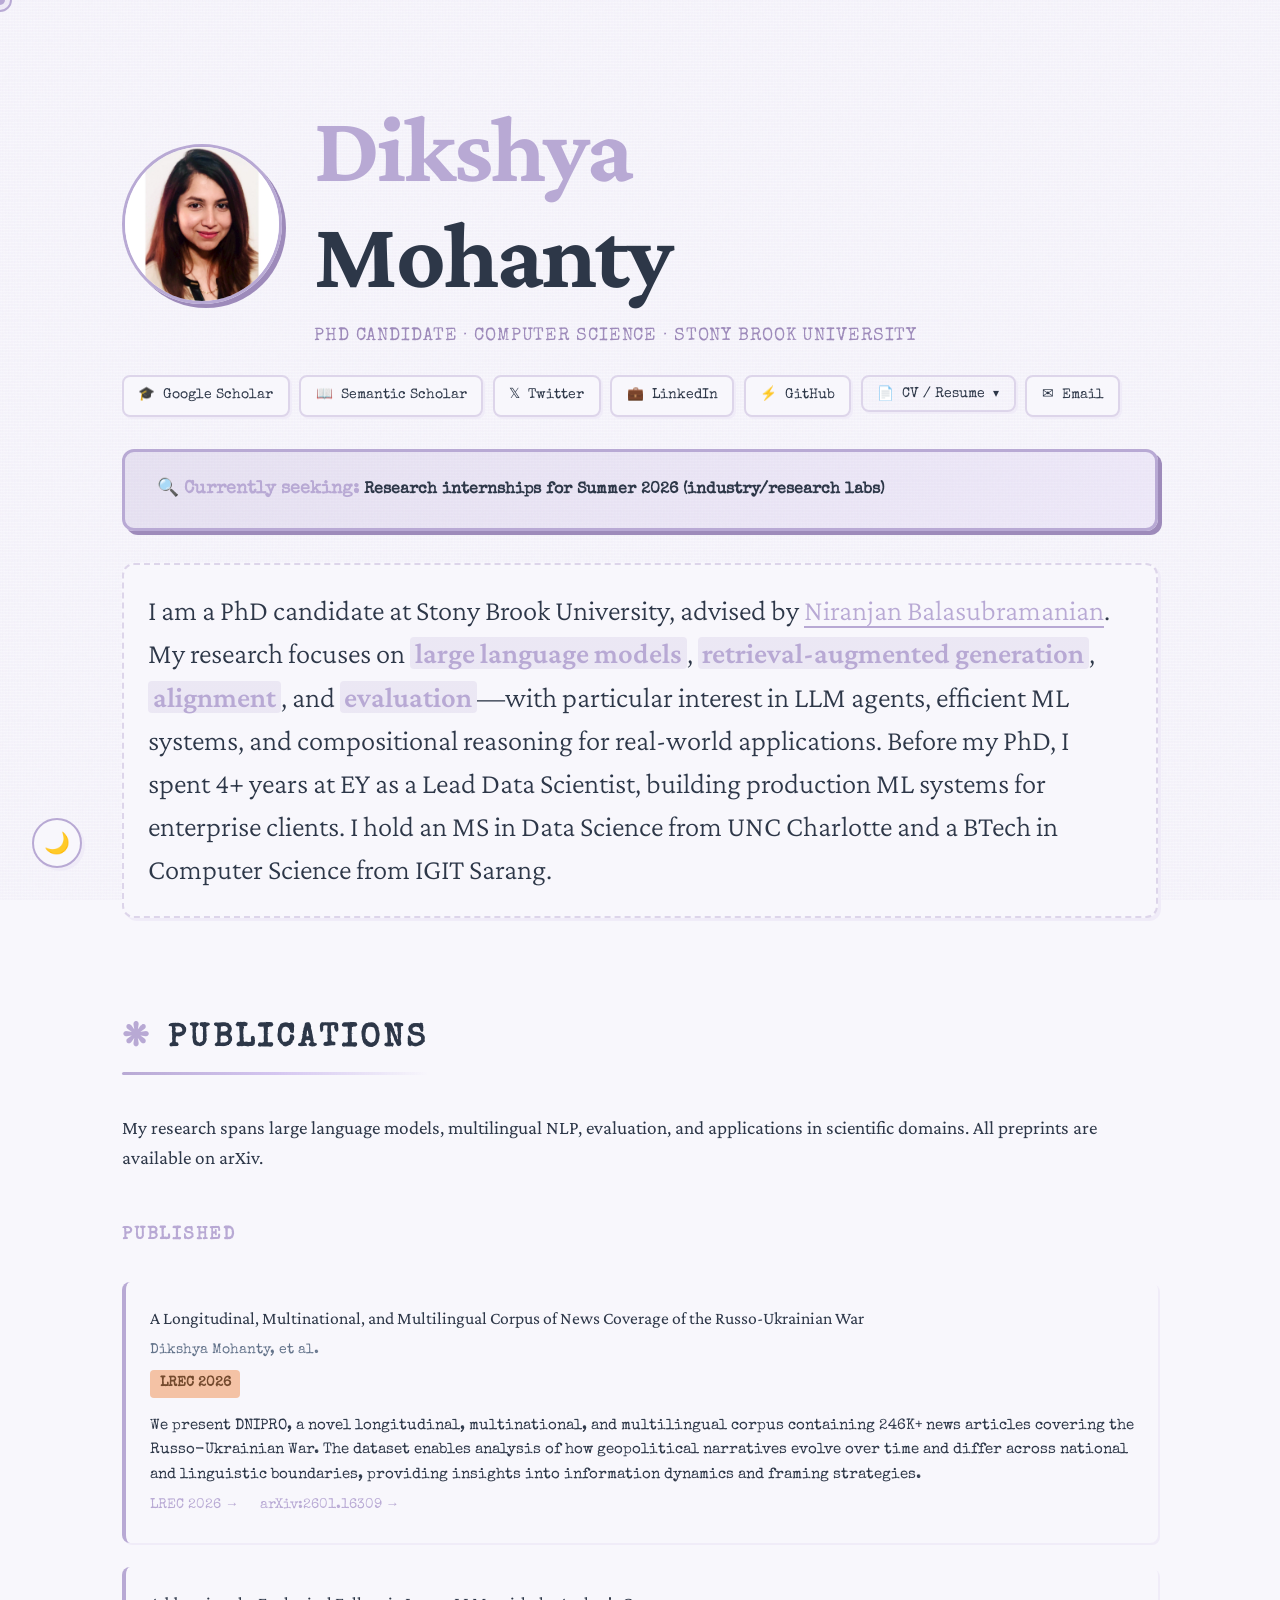
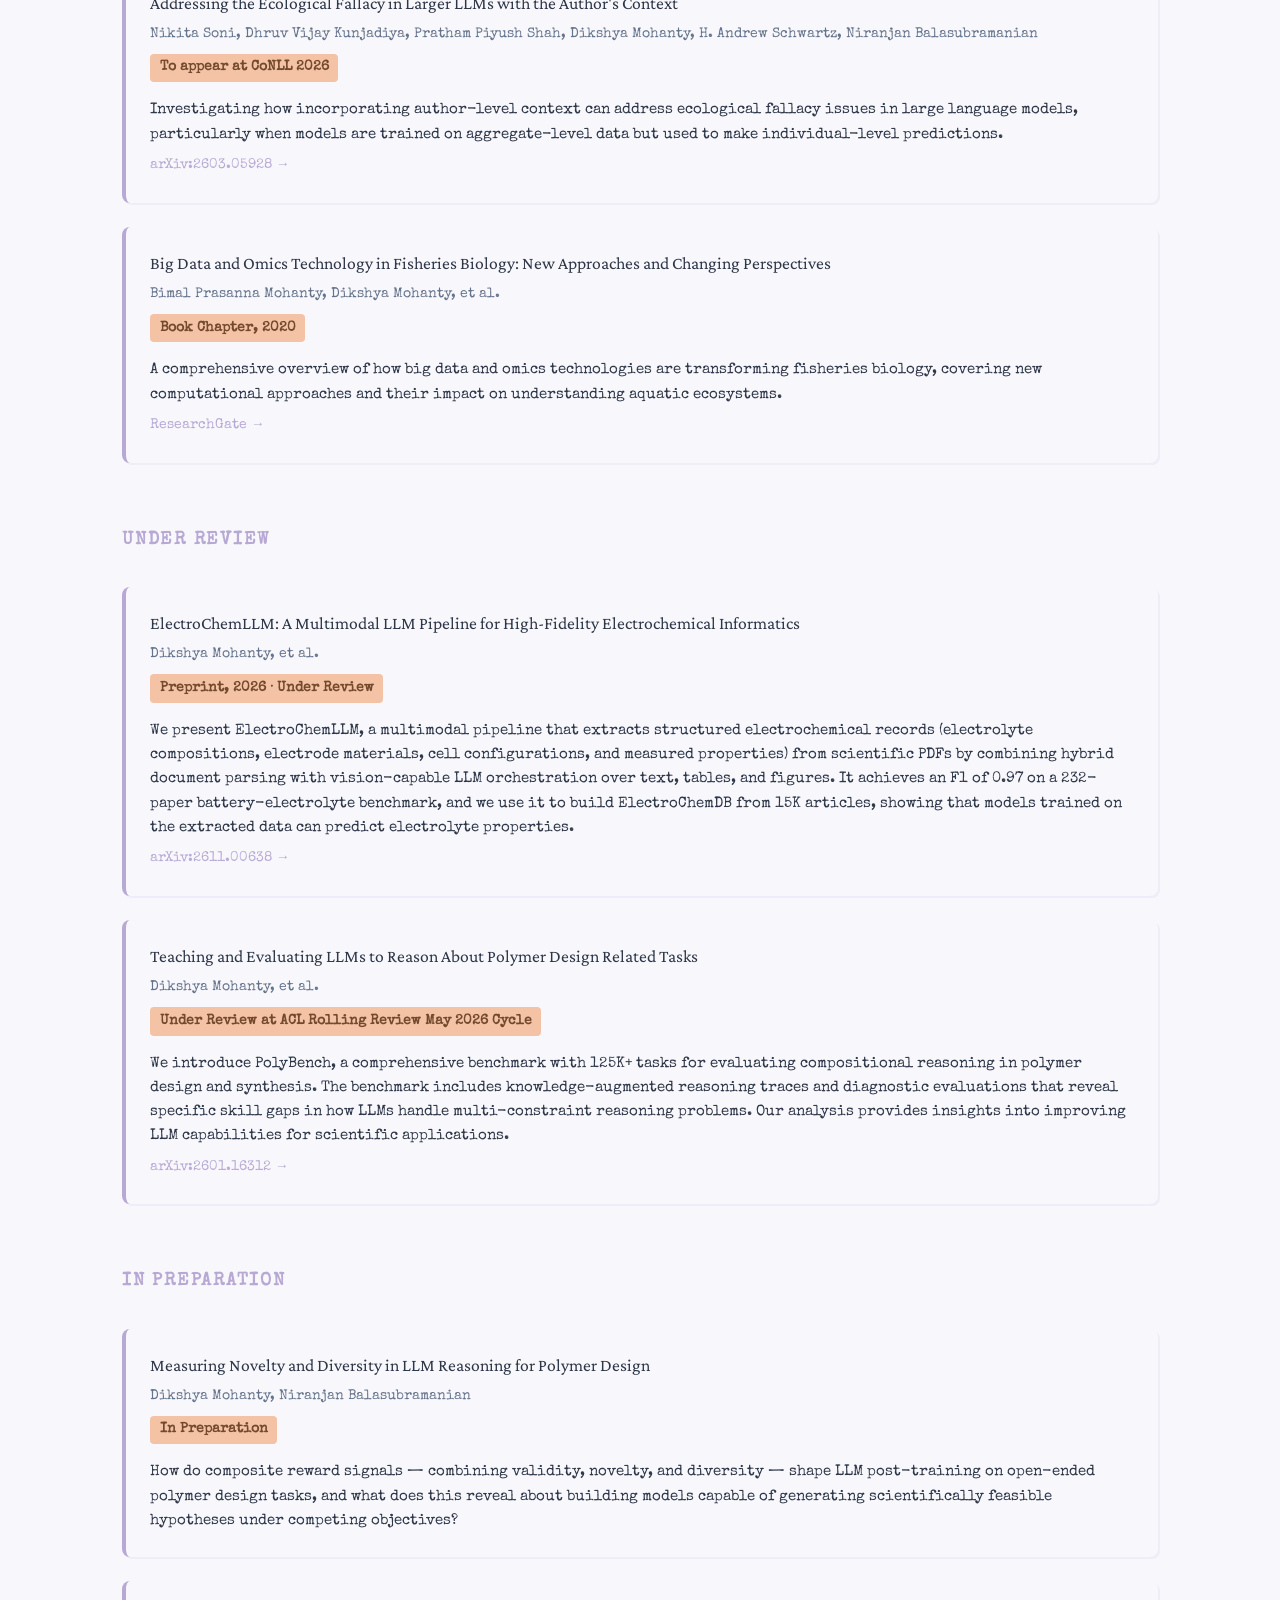
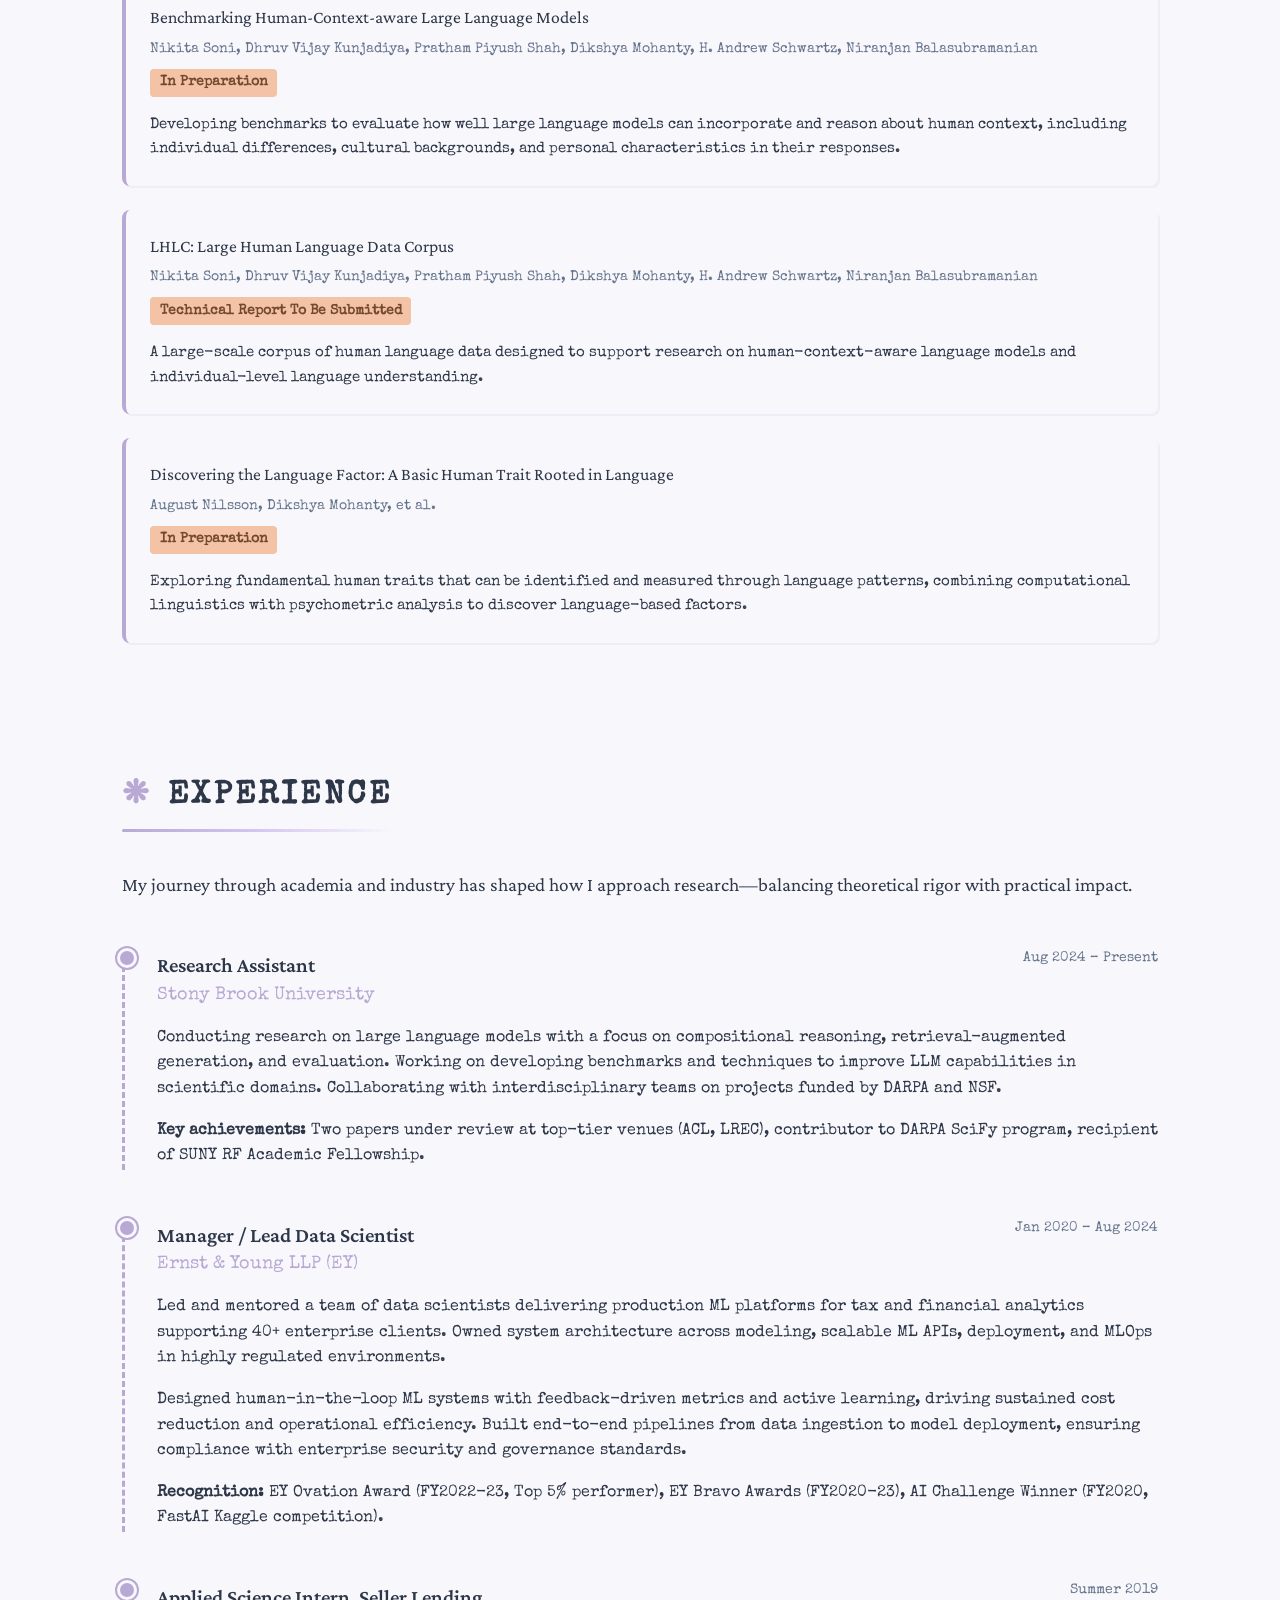
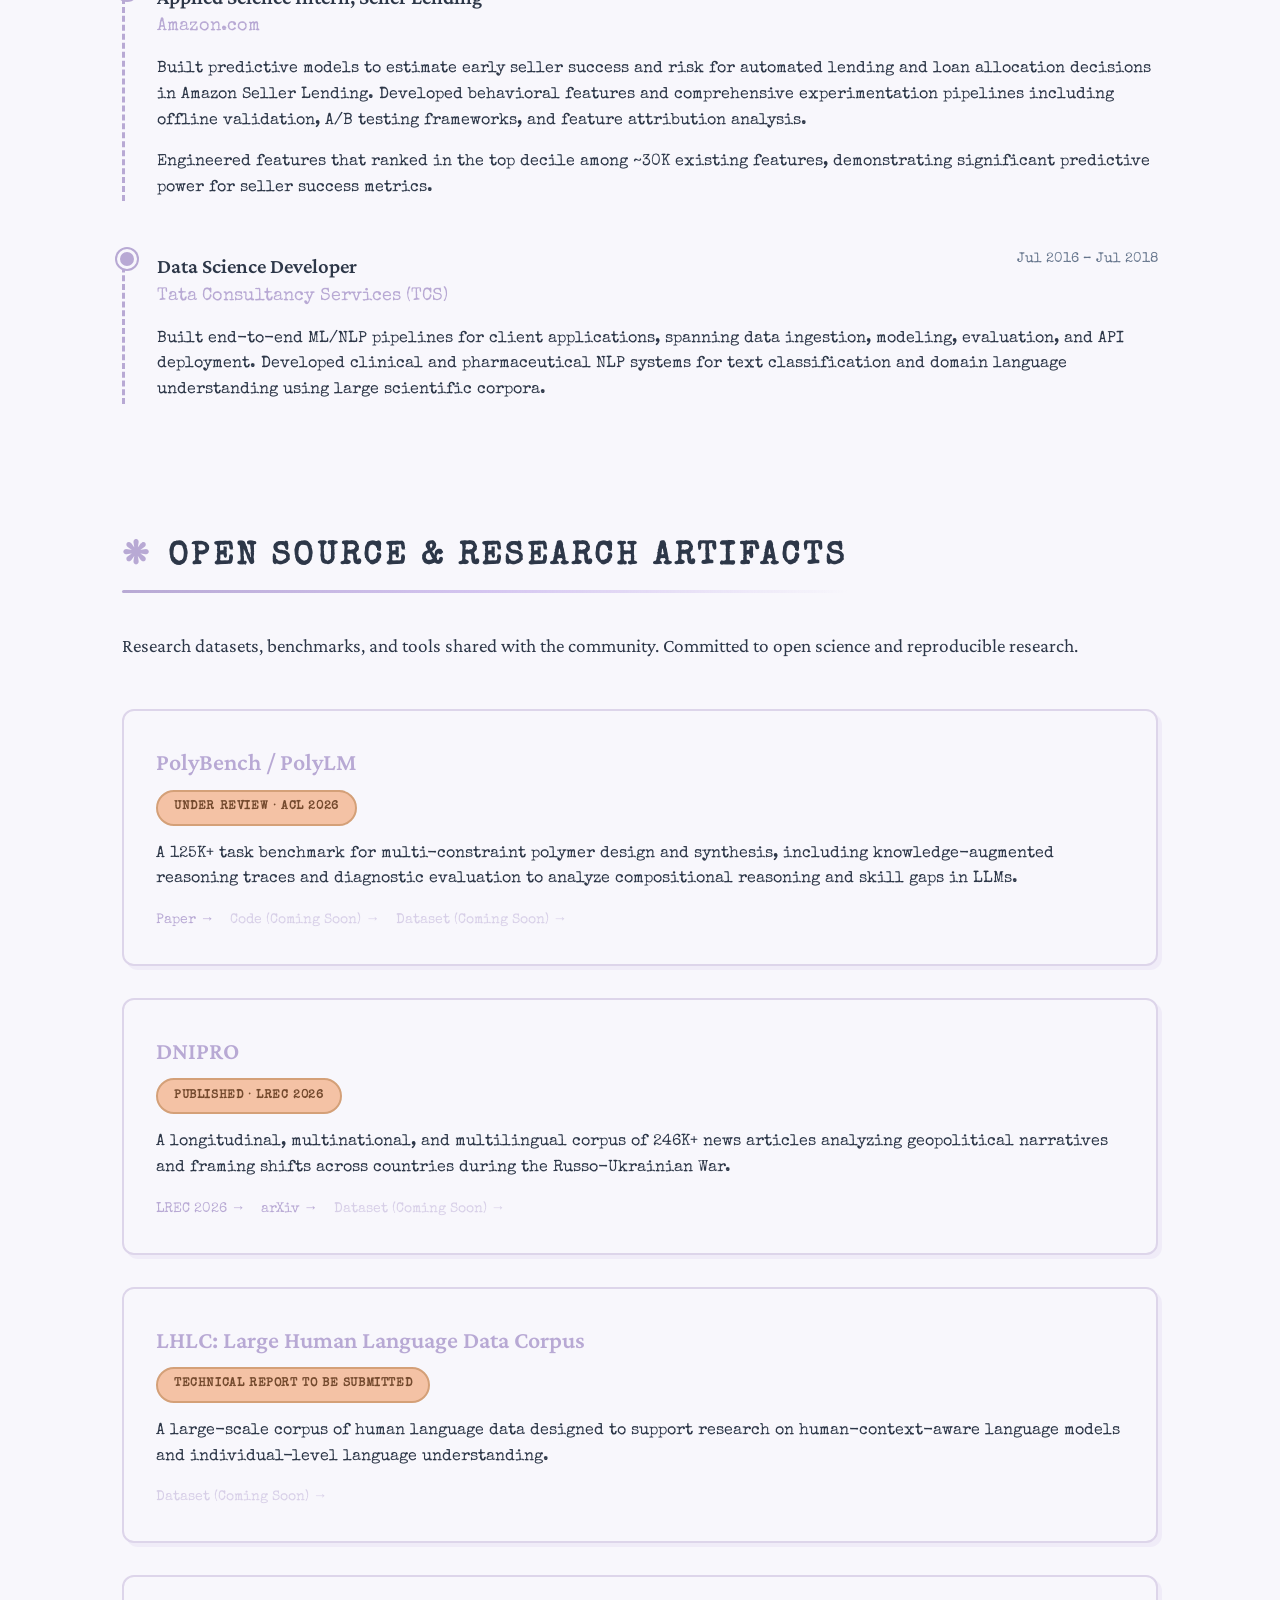
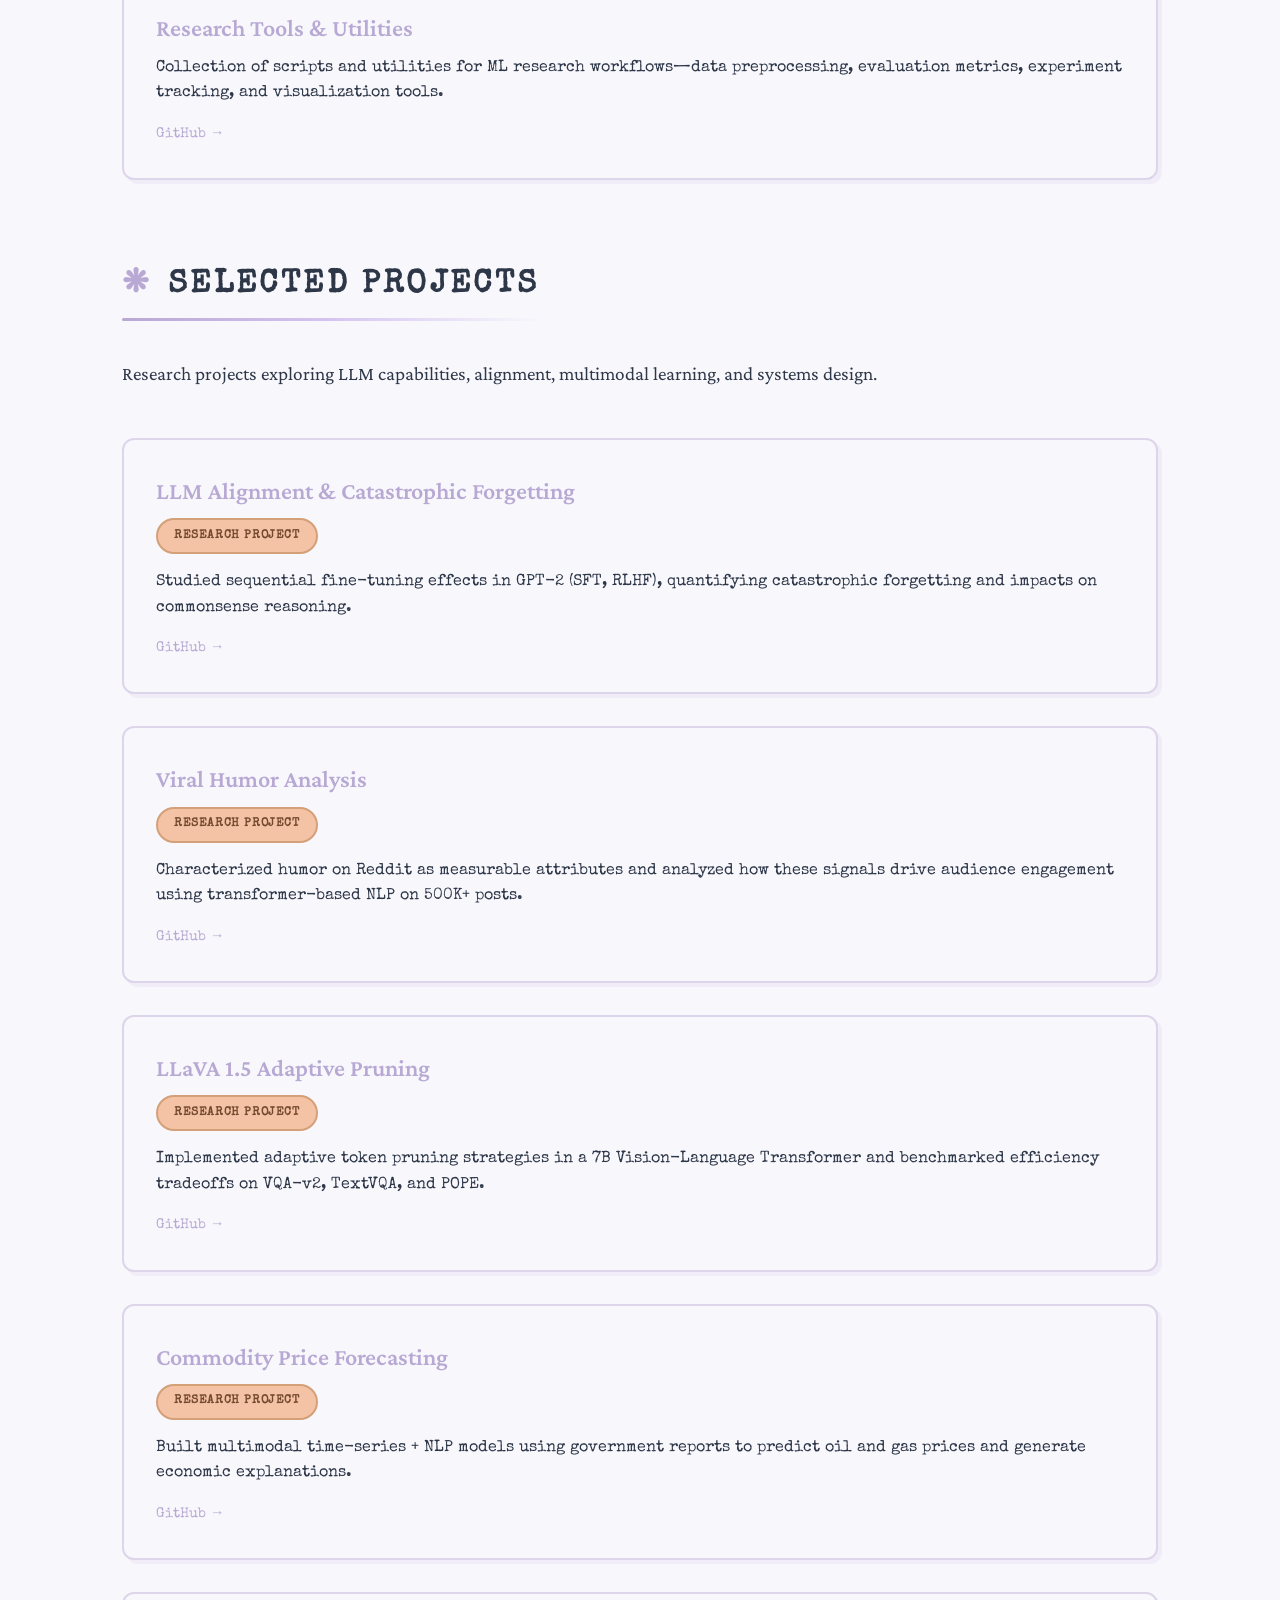
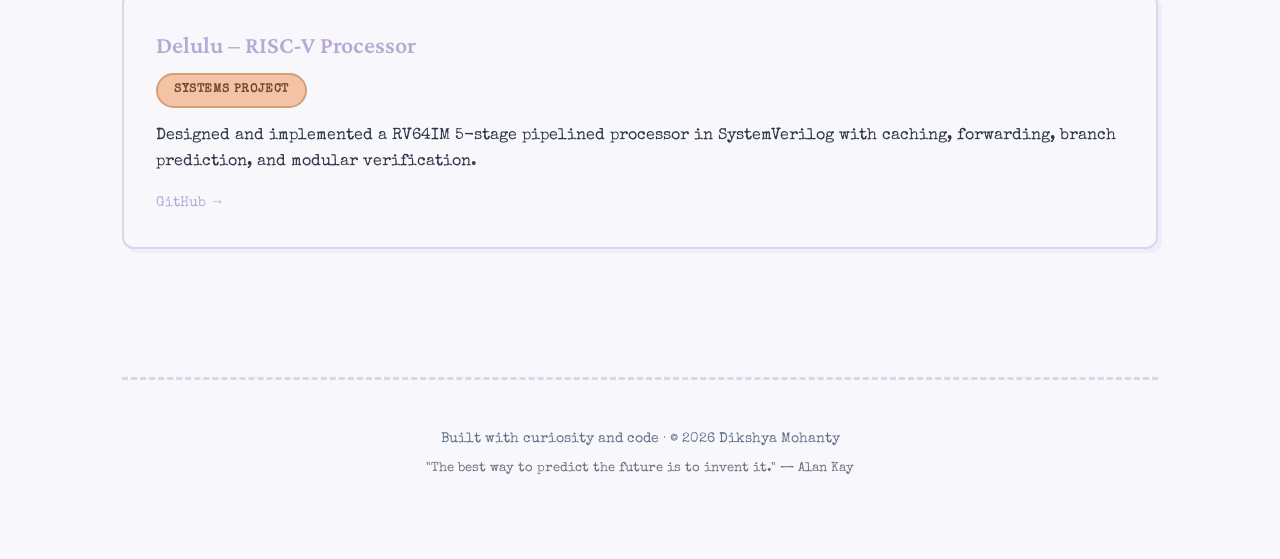
==== commit 7553a911: "Home page: replace in-prep battery entry with ElectroChemLLM preprint" ====
--- a/index.html
+++ b/index.html
@@ -171,6 +171,25 @@
                 <div class="pub-list">
                     <div class="pub-item">
                         <div class="pub-title">
+                            ElectroChemLLM: A Multimodal LLM Pipeline for High-Fidelity Electrochemical Informatics
+                        </div>
+                        <div class="pub-authors">Dikshya Mohanty, et al.</div>
+                        <div class="pub-venue">Preprint, 2026 · Under Review</div>
+                        <p style="color: var(--text); margin-top: 1rem; font-size: 0.95rem; line-height: 1.6;">
+                            We present ElectroChemLLM, a multimodal pipeline that extracts structured electrochemical
+                            records (electrolyte compositions, electrode materials, cell configurations, and measured
+                            properties) from scientific PDFs by combining hybrid document parsing with vision-capable
+                            LLM orchestration over text, tables, and figures. It achieves an F1 of 0.97 on a 232-paper
+                            battery-electrolyte benchmark, and we use it to build ElectroChemDB from 15K articles,
+                            showing that models trained on the extracted data can predict electrolyte properties.
+                        </p>
+                        <a href="https://arxiv.org/abs/2611.00638" class="pub-link" target="_blank">
+                            arXiv:2611.00638 →
+                        </a>
+                    </div>
+
+                    <div class="pub-item">
+                        <div class="pub-title">
                             Teaching and Evaluating LLMs to Reason About Polymer Design Related Tasks
                         </div>
                         <div class="pub-authors">Dikshya Mohanty, et al.</div>
@@ -243,21 +262,6 @@
                             Exploring fundamental human traits that can be identified and measured through
                             language patterns, combining computational linguistics with psychometric analysis
                             to discover language-based factors.
-                        </p>
-                    </div>
-
-                    <div class="pub-item">
-                        <div class="pub-title">
-                            Benchmarking LLMs on Extraction of Battery Electrolytes Properties from Literature
-                        </div>
-                        <div class="pub-authors">
-                            Manoj Praveen Nandigama, Kuldeepsinh Raj, Dikshya Mohanty, et al.
-                        </div>
-                        <div class="pub-venue">In Preparation</div>
-                        <p style="color: var(--text); margin-top: 1rem; font-size: 0.95rem; line-height: 1.6;">
-                            Developing benchmarks for evaluating how well LLMs can extract structured information
-                            about battery electrolyte properties from scientific literature, with applications
-                            to materials science research acceleration.
                         </p>
                     </div>
                 </div>
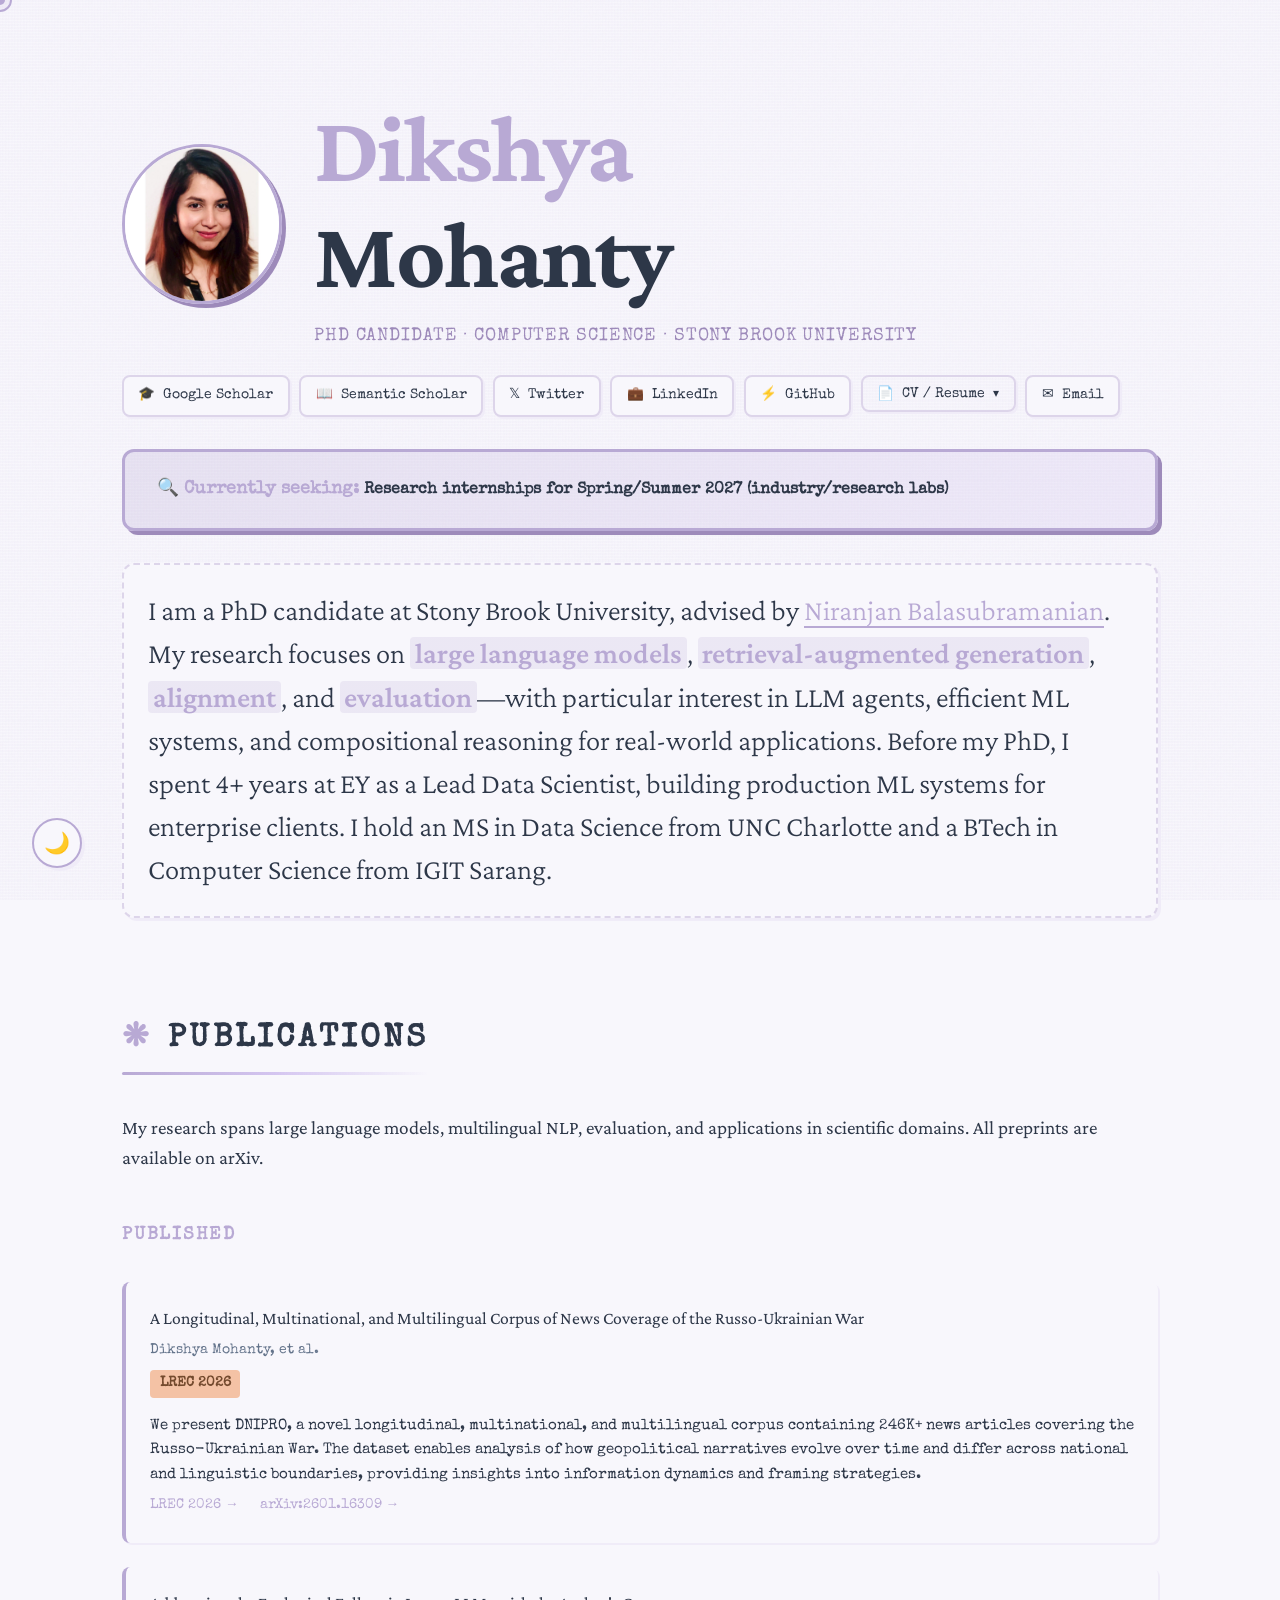
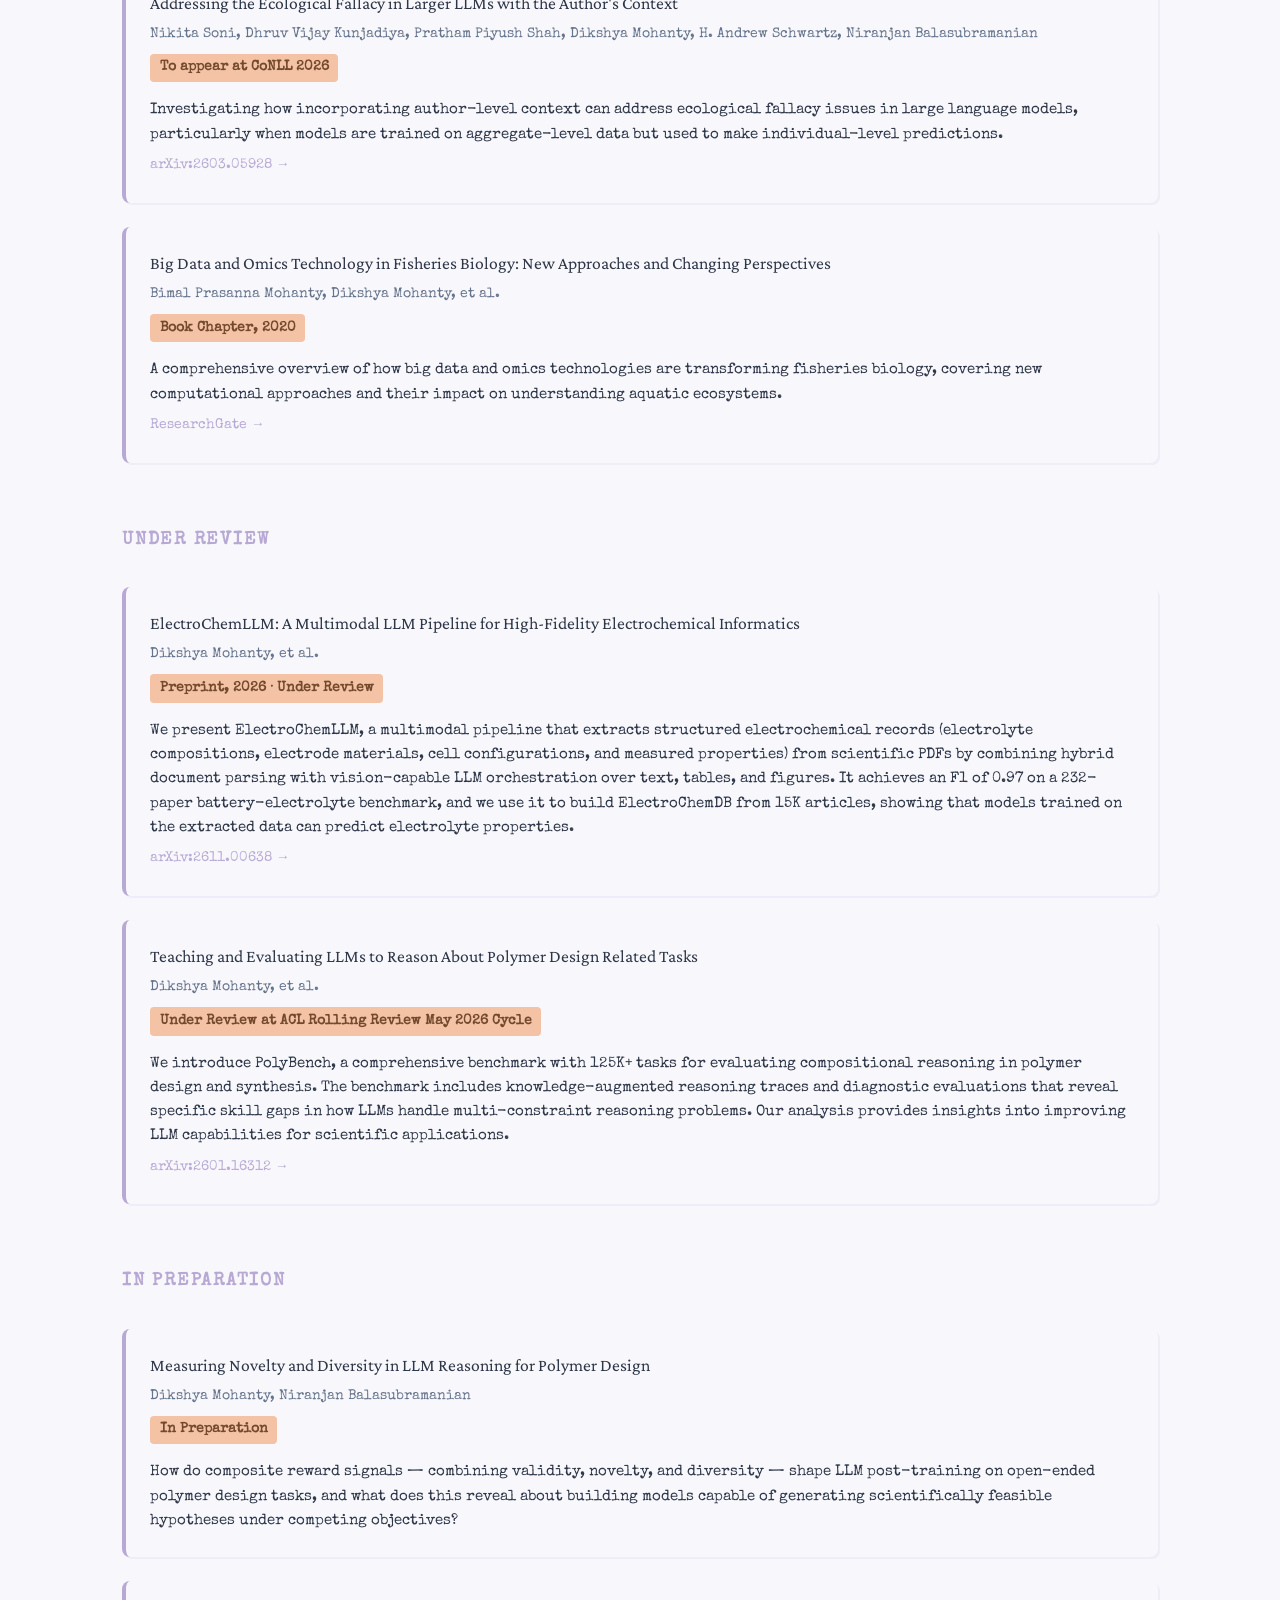
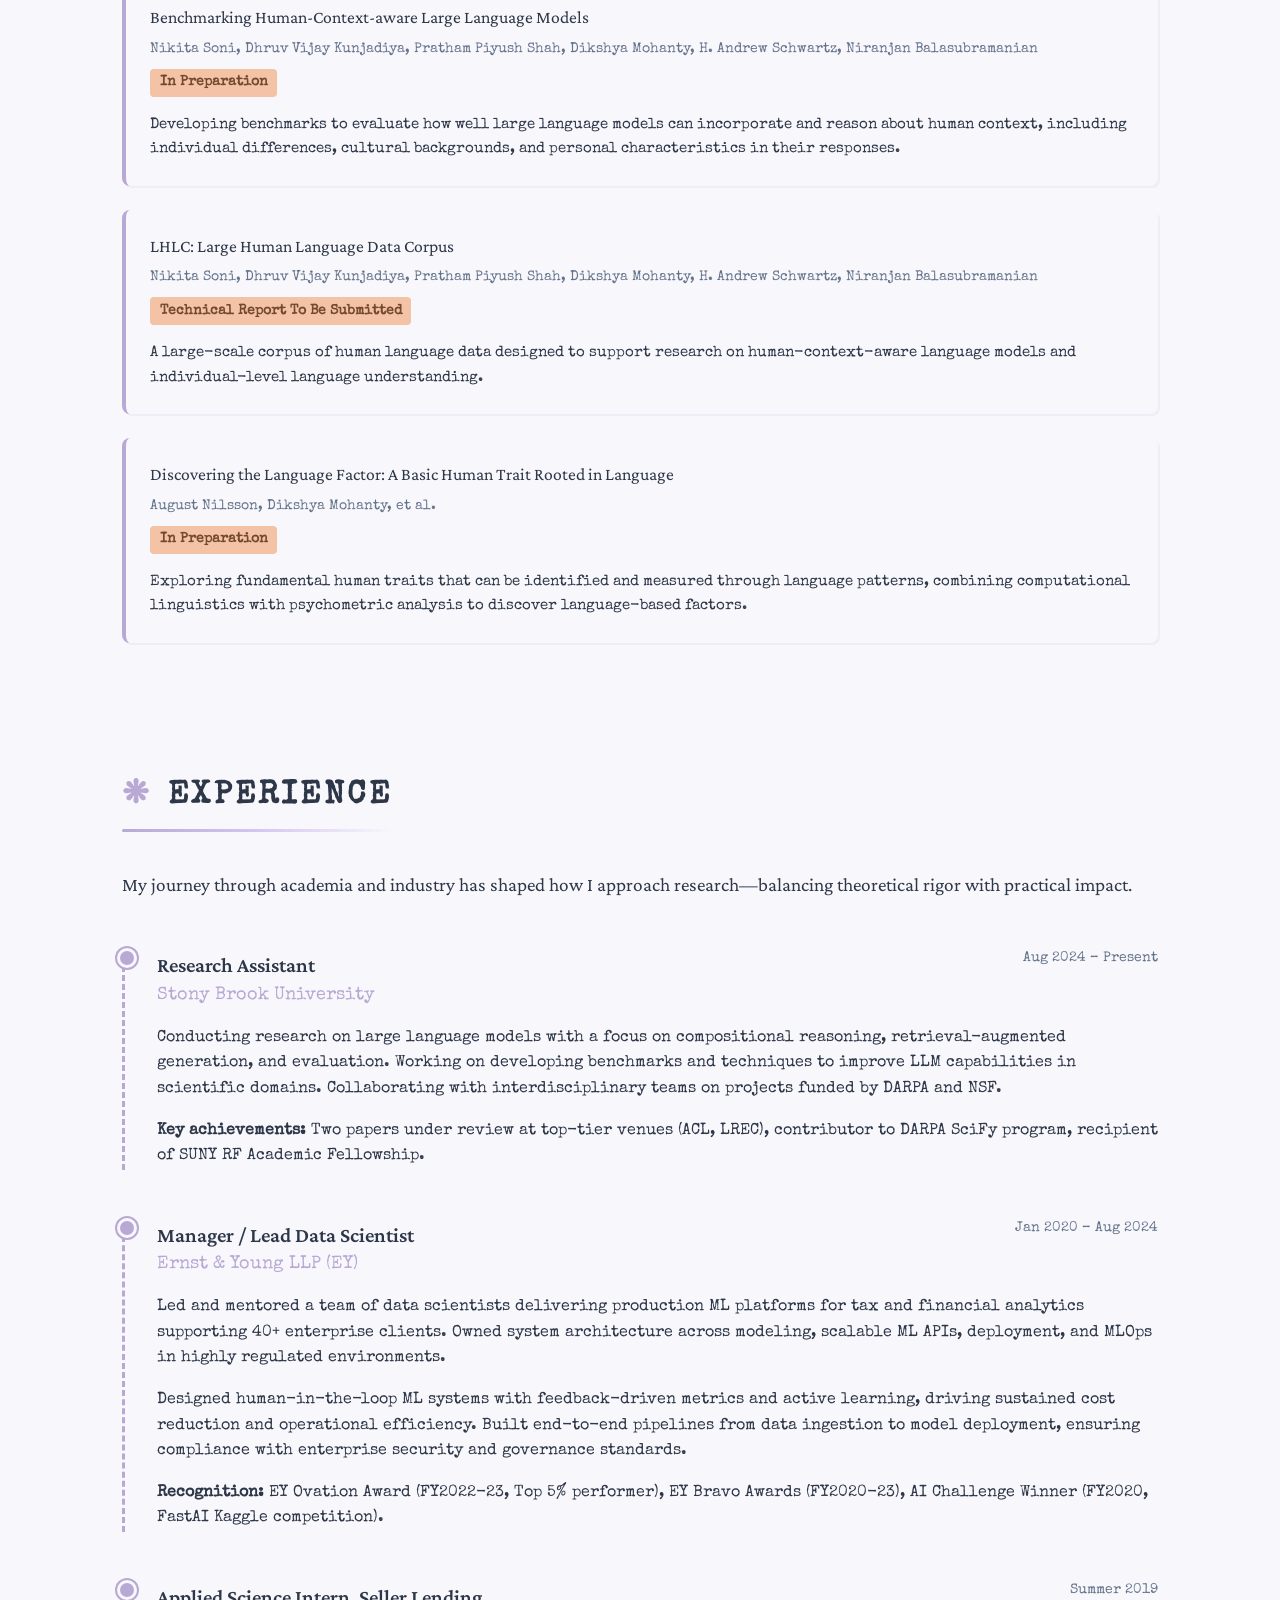
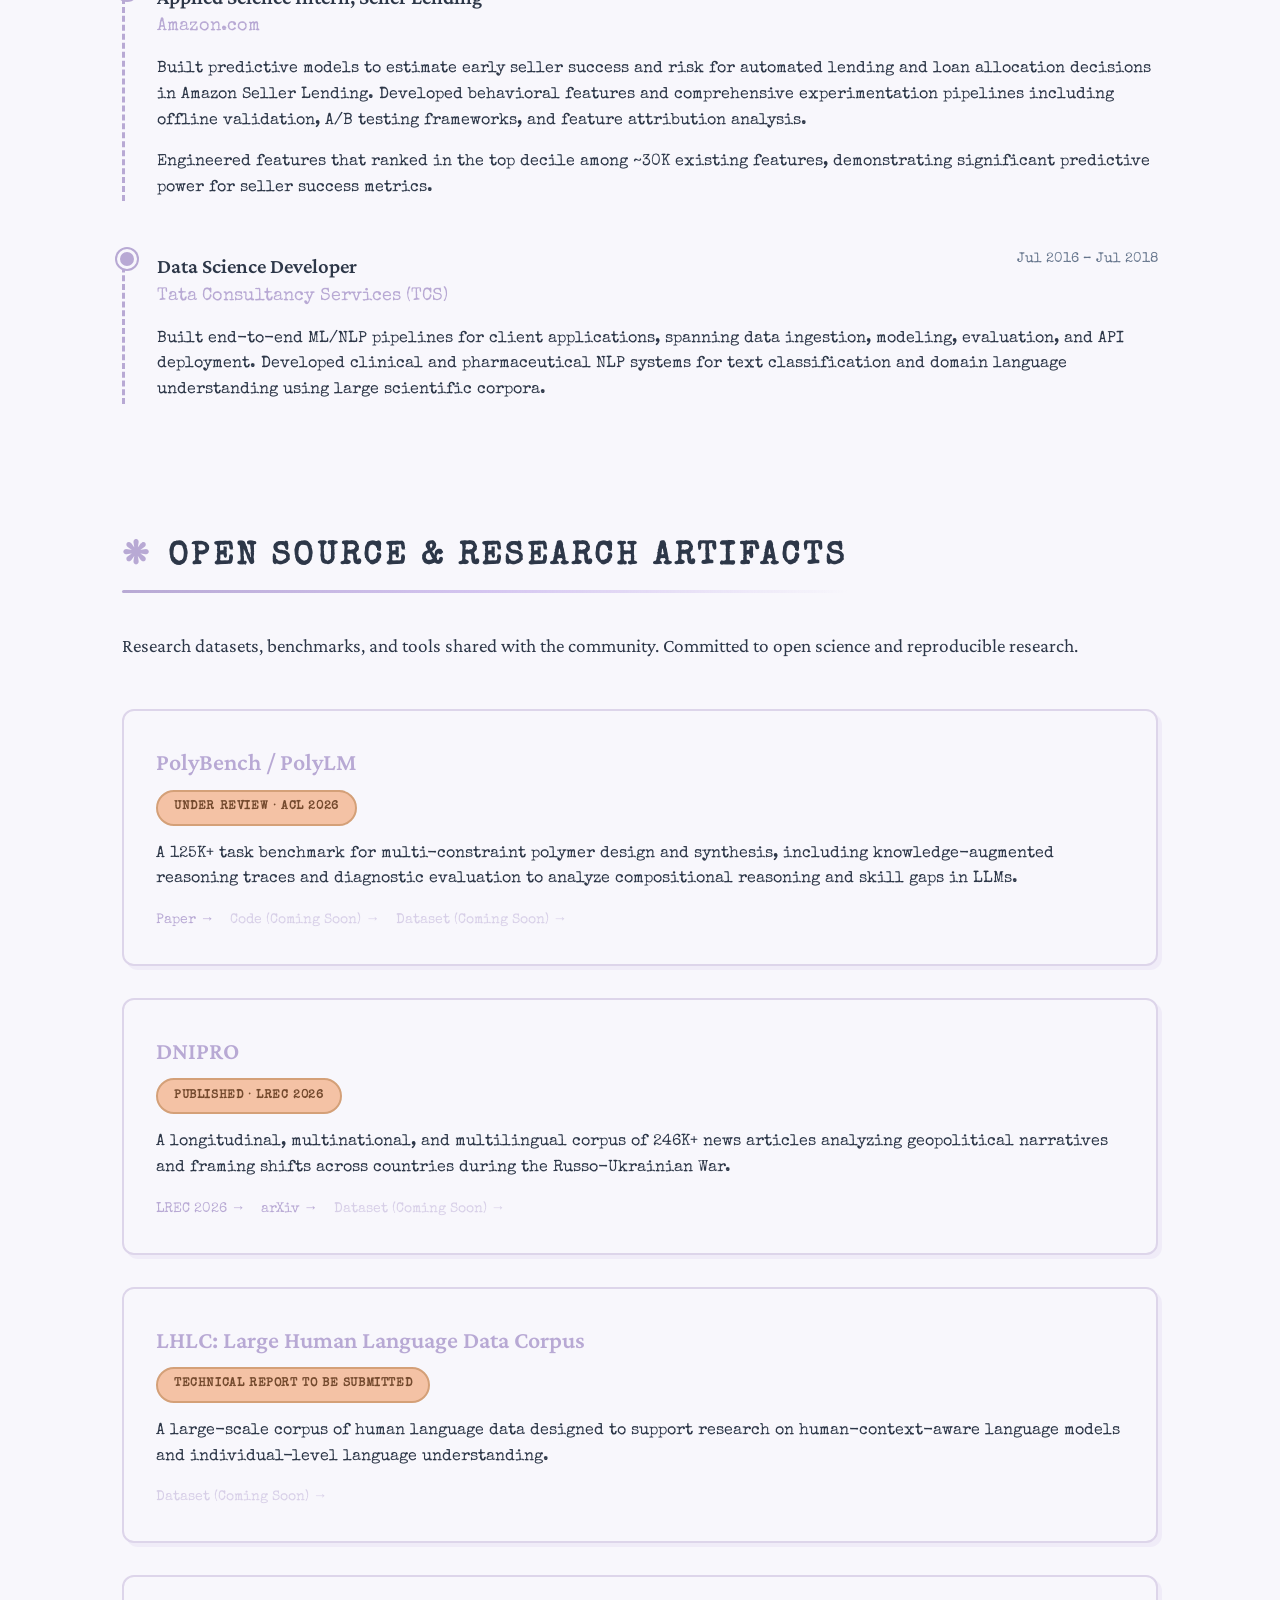
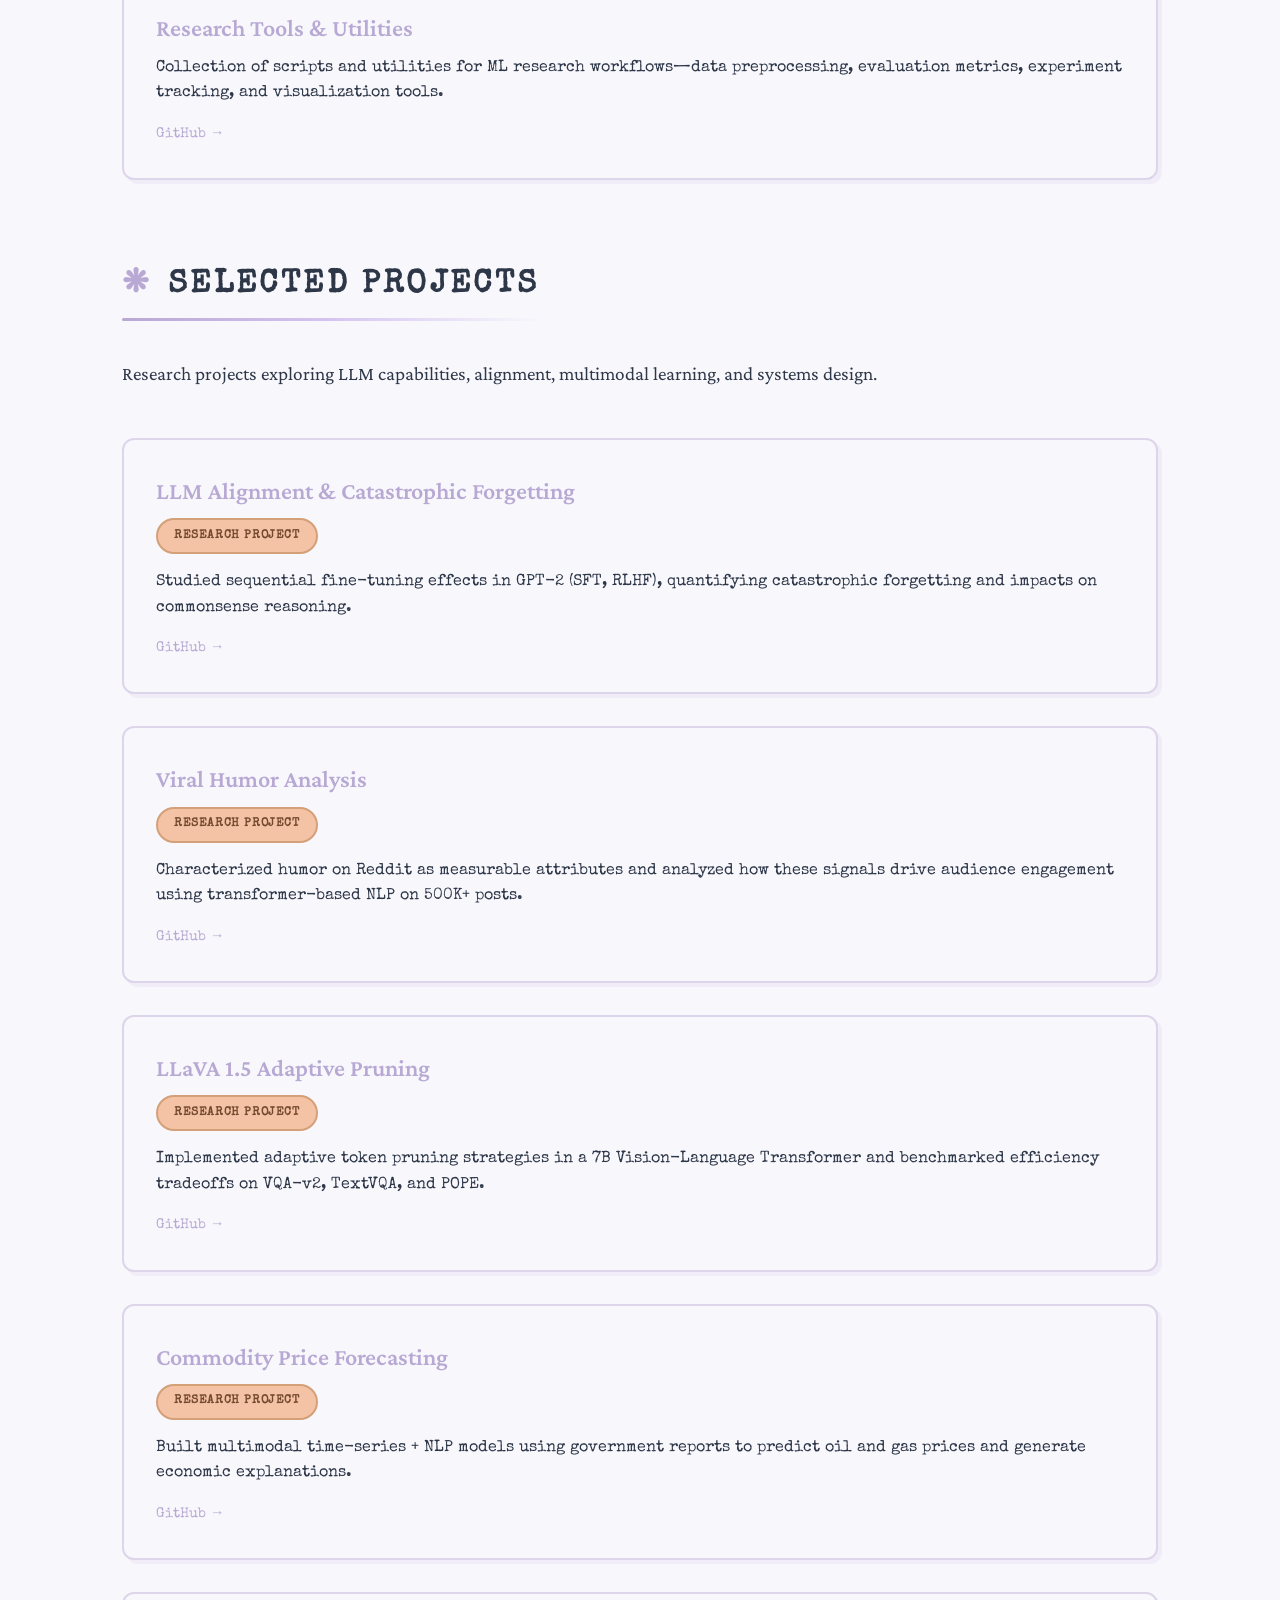
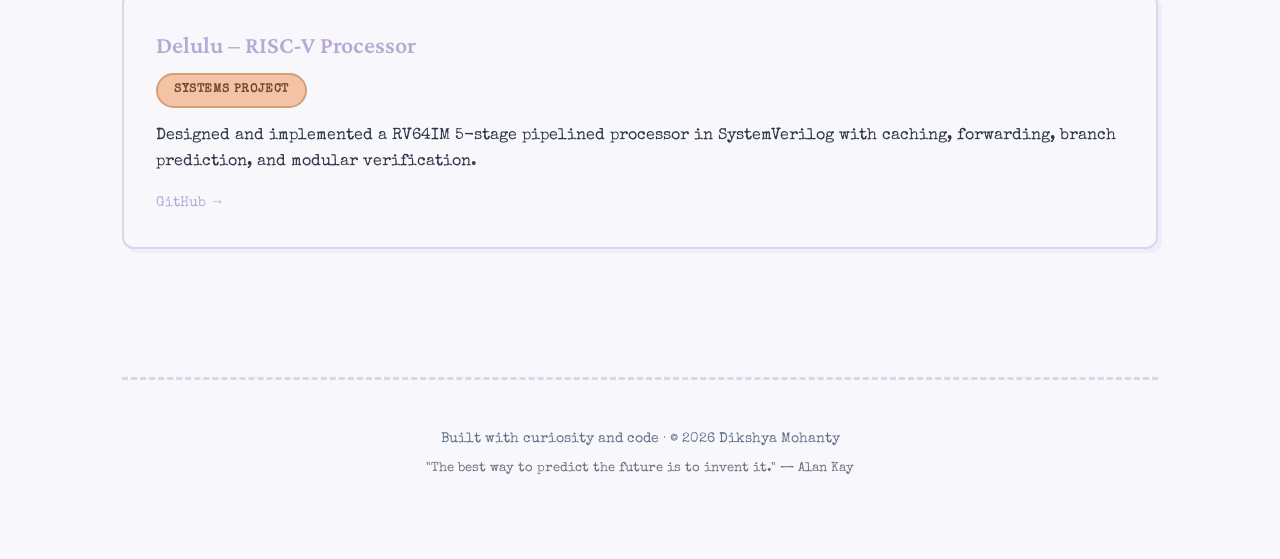
==== commit bc735c43: "Update internship availability to Spring/Summer 2027" ====
--- a/index.html
+++ b/index.html
@@ -80,7 +80,7 @@
 
             <div style="background: linear-gradient(135deg, rgba(184, 169, 212, 0.25) 0%, rgba(212, 197, 240, 0.25) 100%); border: 3px solid var(--accent); border-radius: 12px; padding: 1.5rem 2rem; margin-bottom: 2rem; animation: fadeInUp 1s ease-out 1s backwards; box-shadow: 4px 4px 0 var(--accent-dim);">
                 <p style="margin: 0; font-family: var(--mono); font-size: 1rem; color: var(--text); font-weight: 600;">
-                    <strong style="color: var(--accent); font-size: 1.1rem;">🔍 Currently seeking:</strong> Research internships for Summer 2026 (industry/research labs)
+                    <strong style="color: var(--accent); font-size: 1.1rem;">🔍 Currently seeking:</strong> Research internships for Spring/Summer 2027 (industry/research labs)
                 </p>
             </div>
 
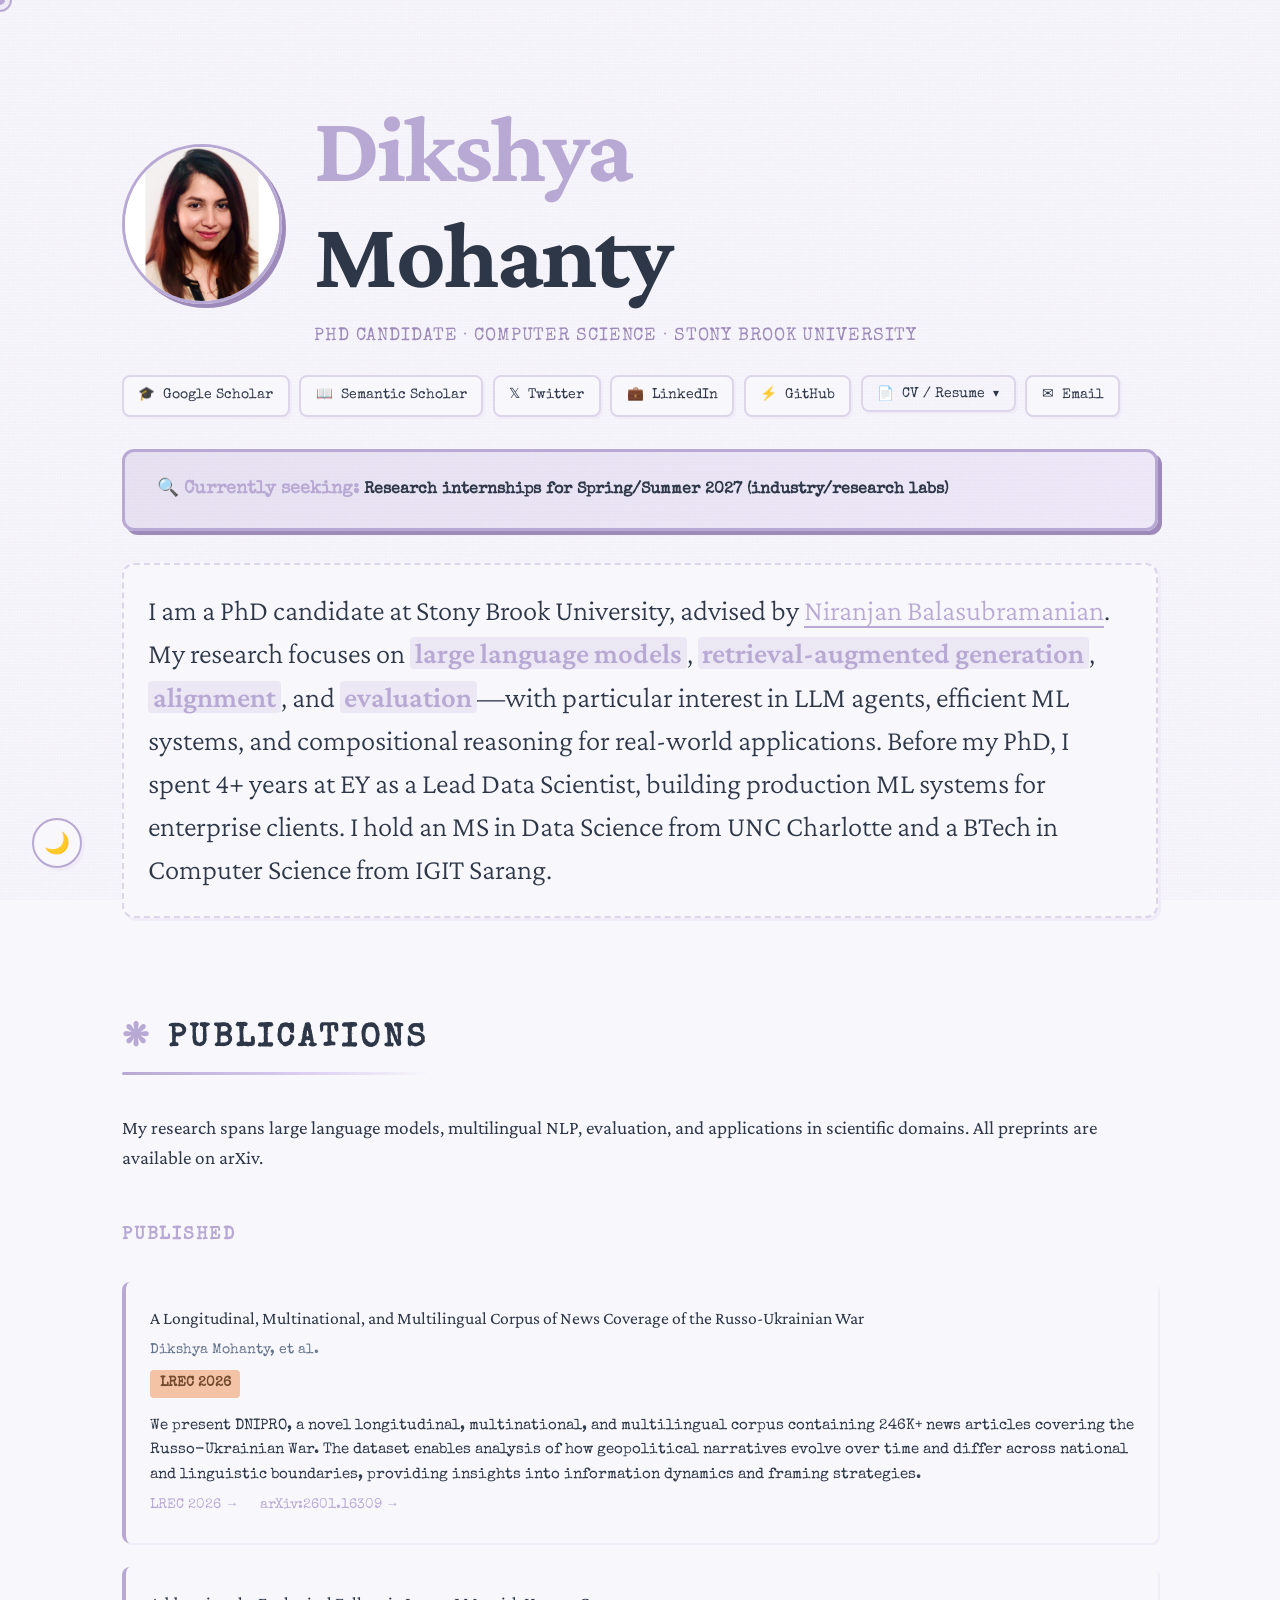
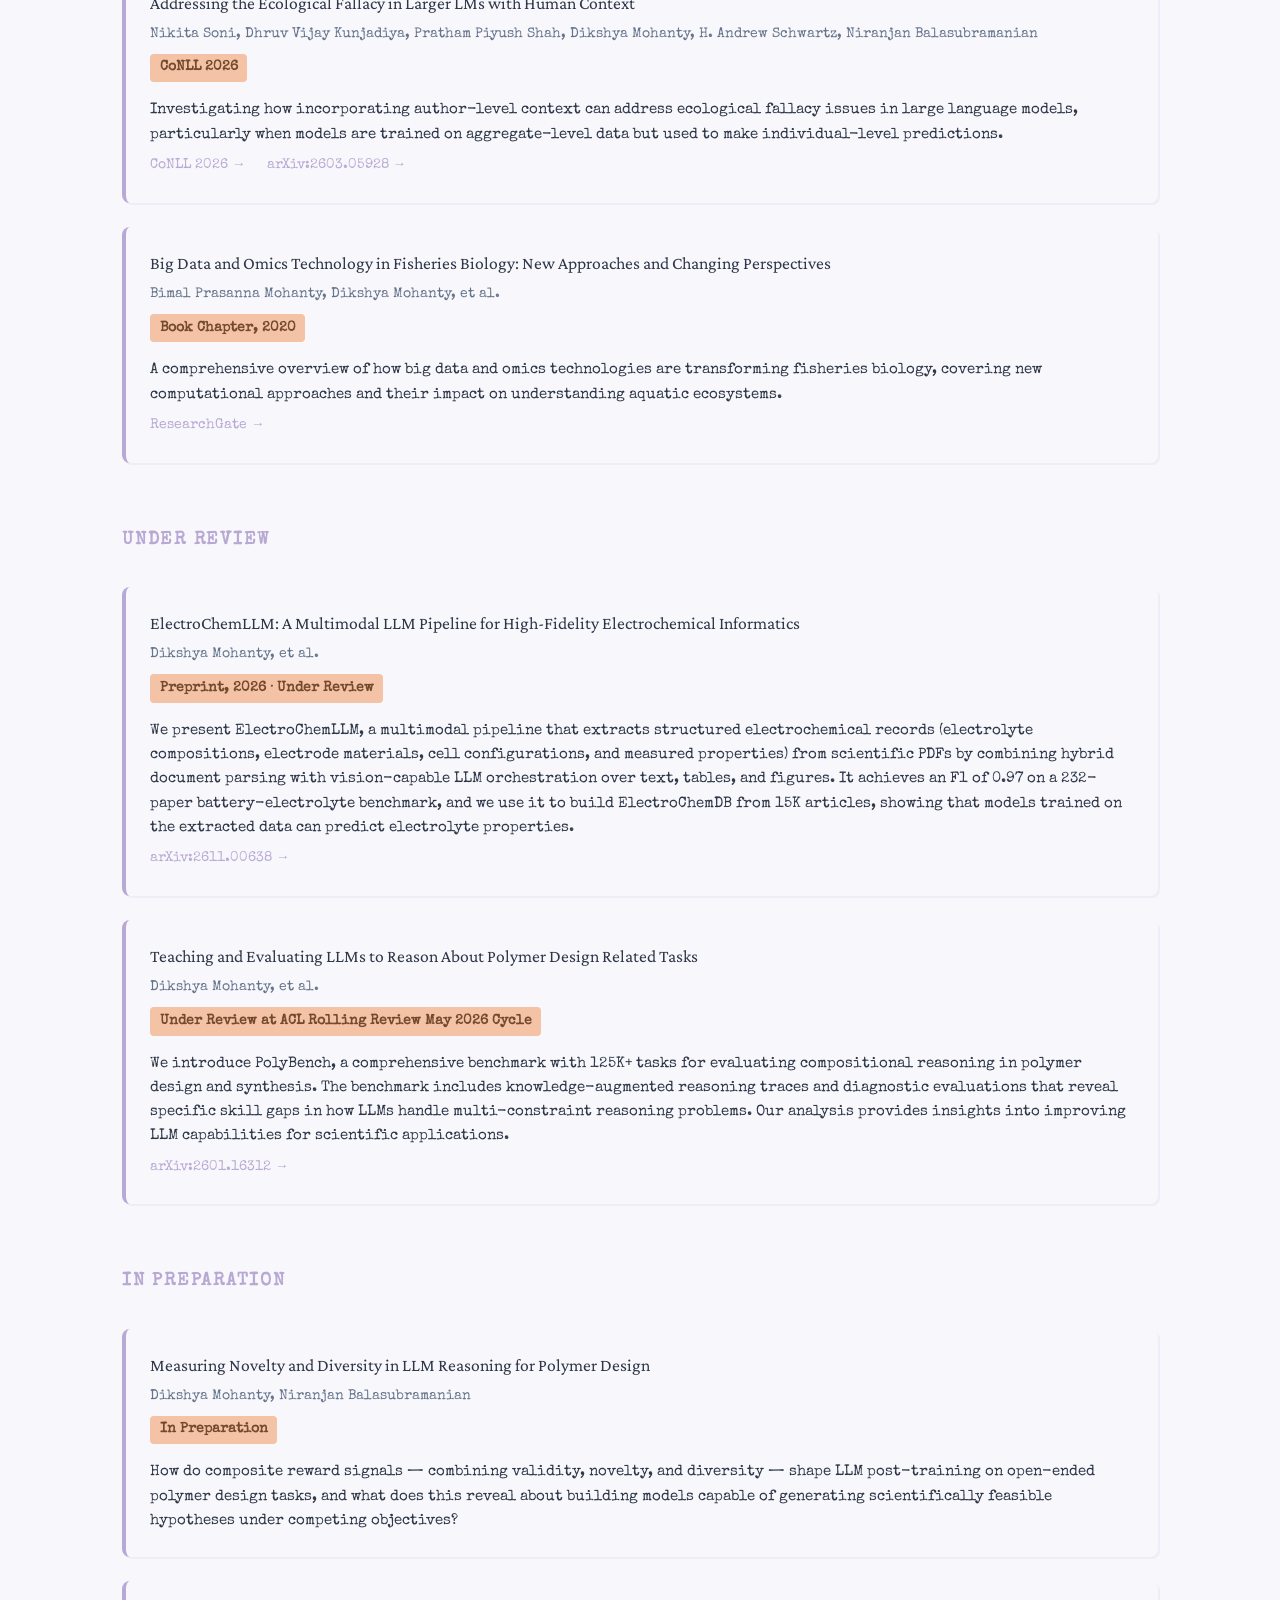
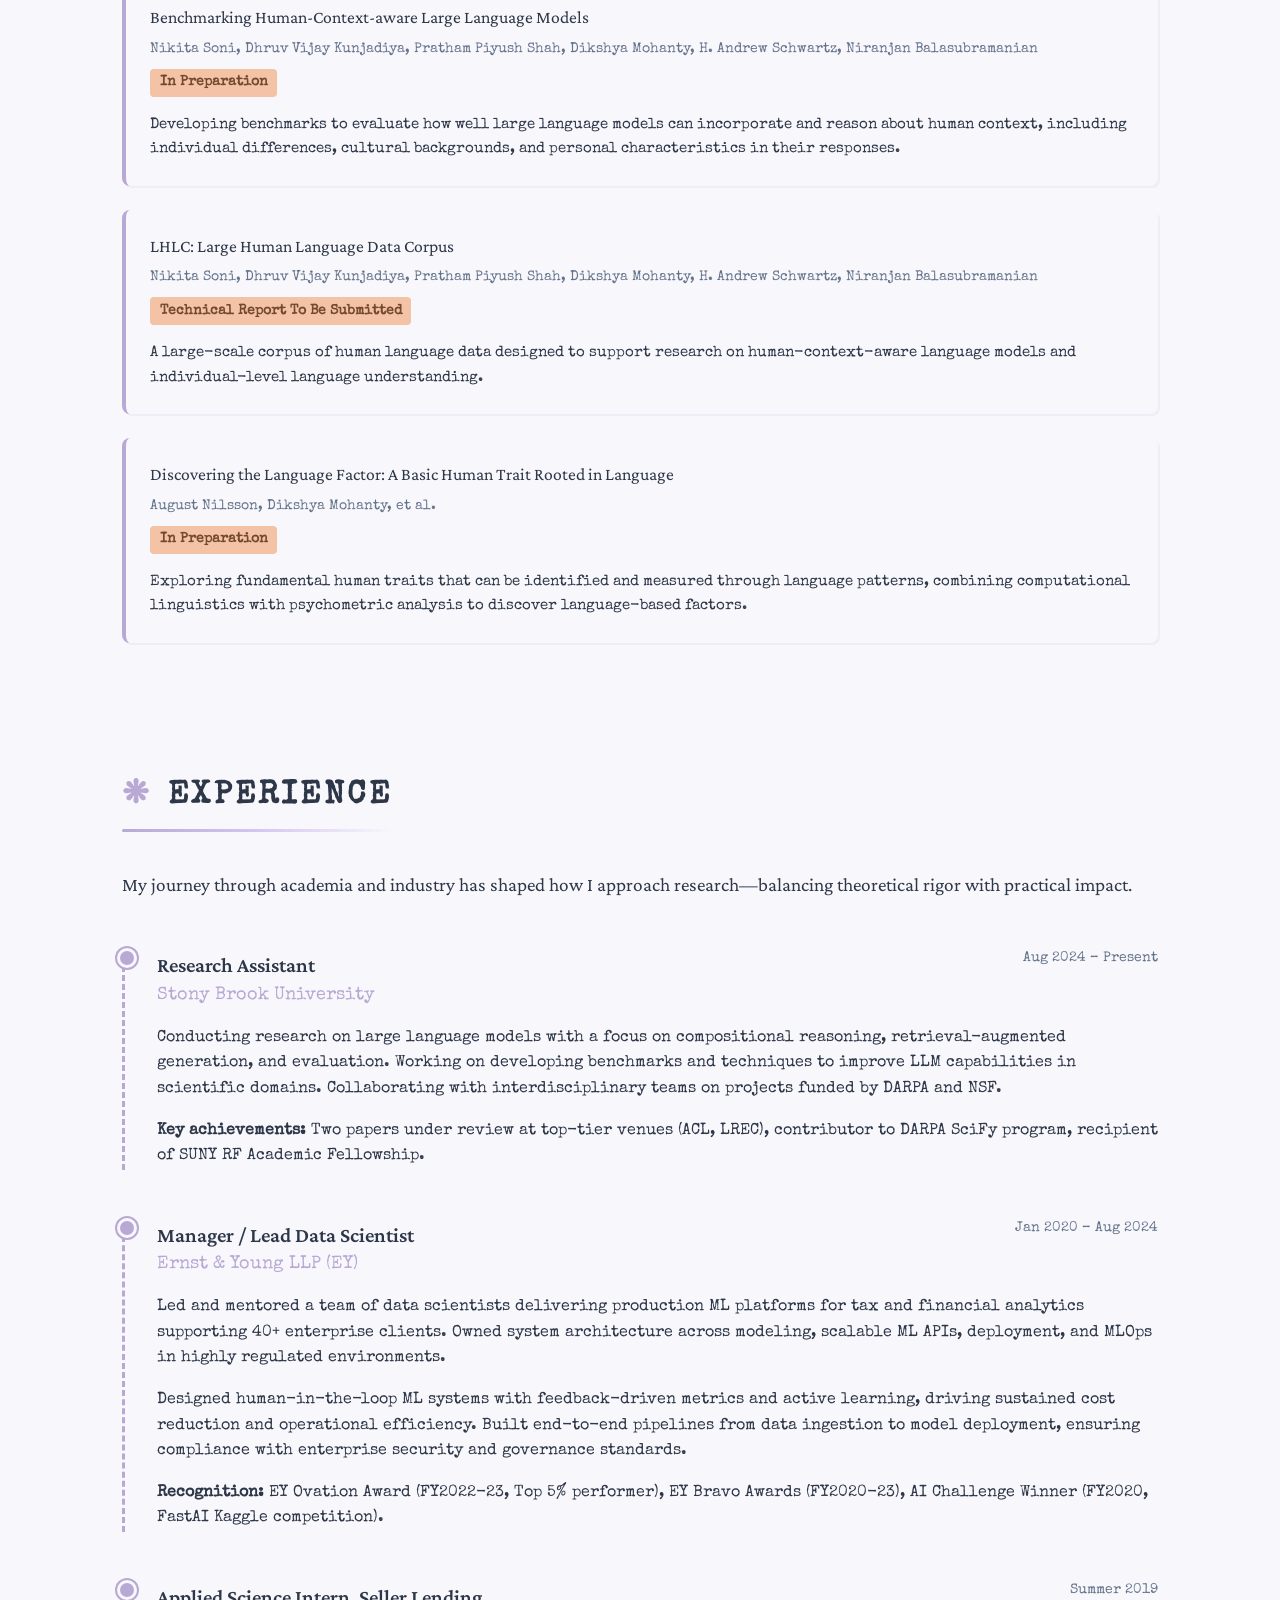
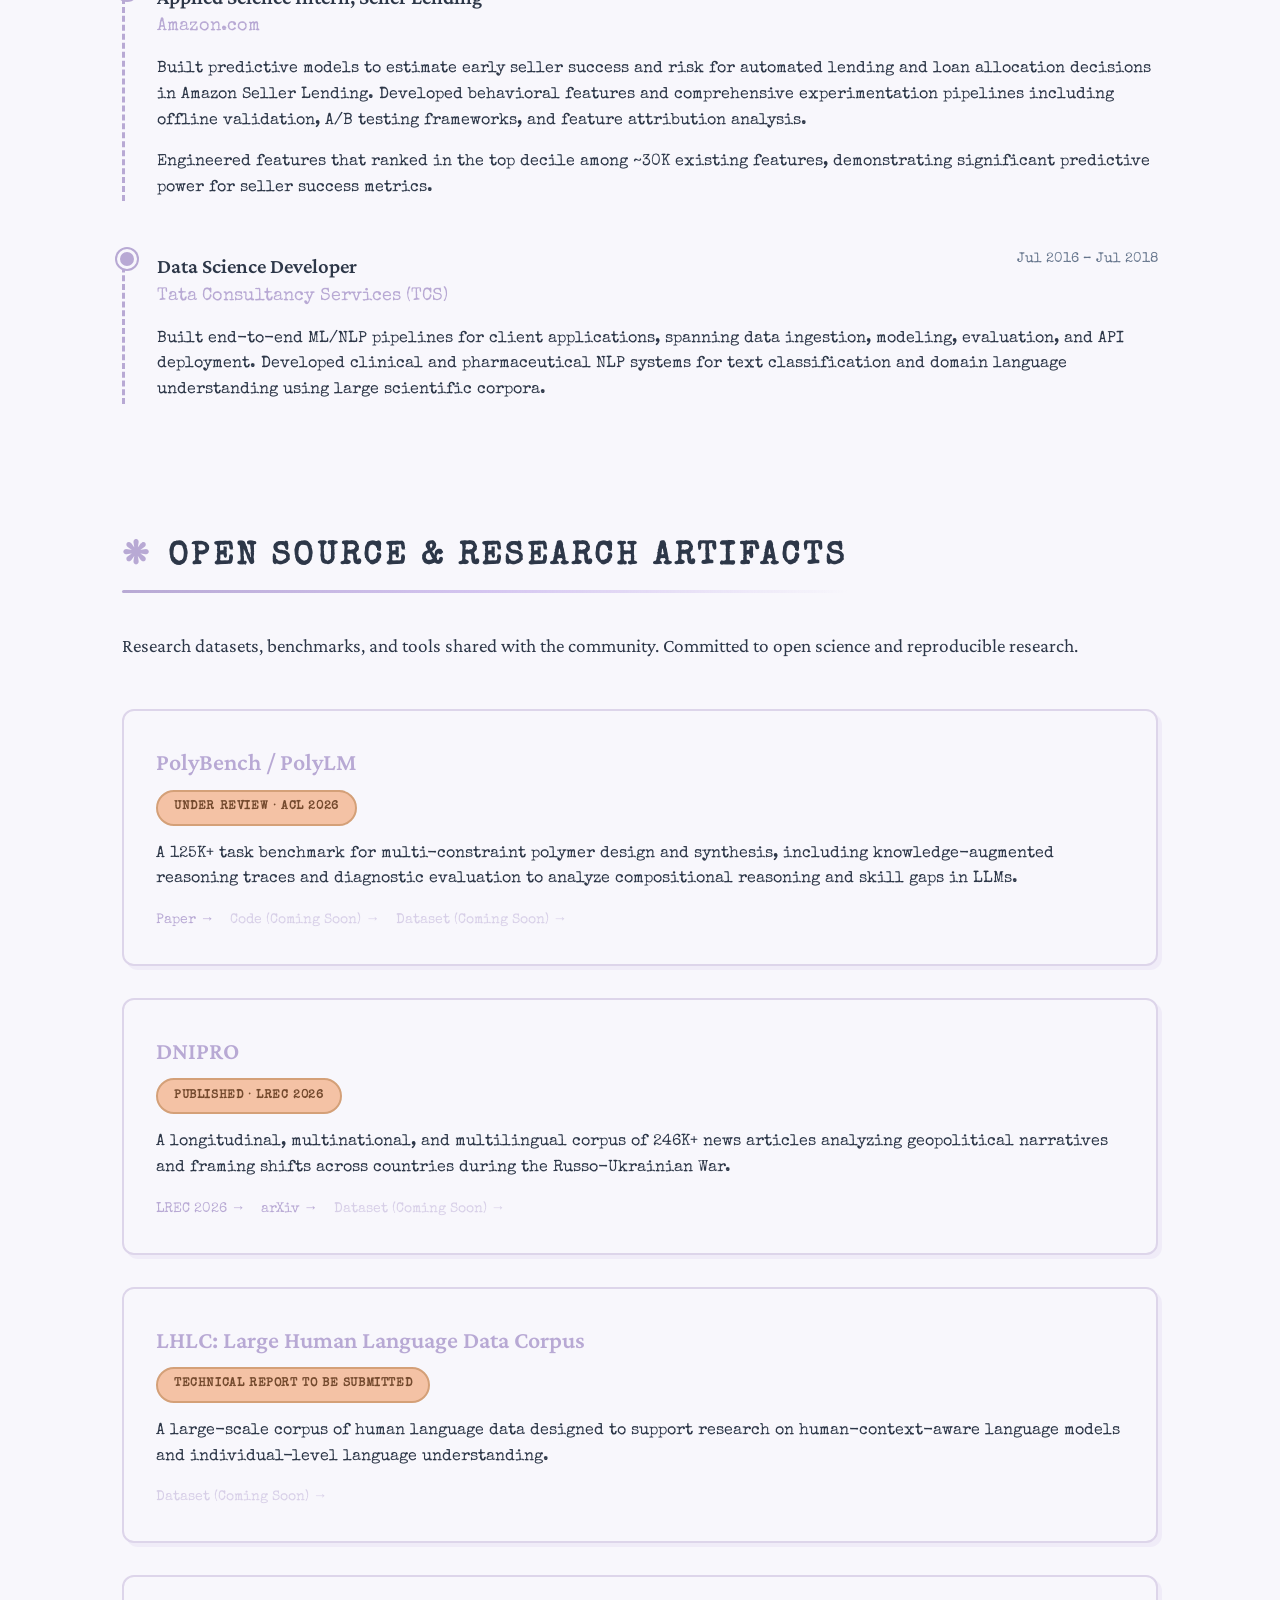
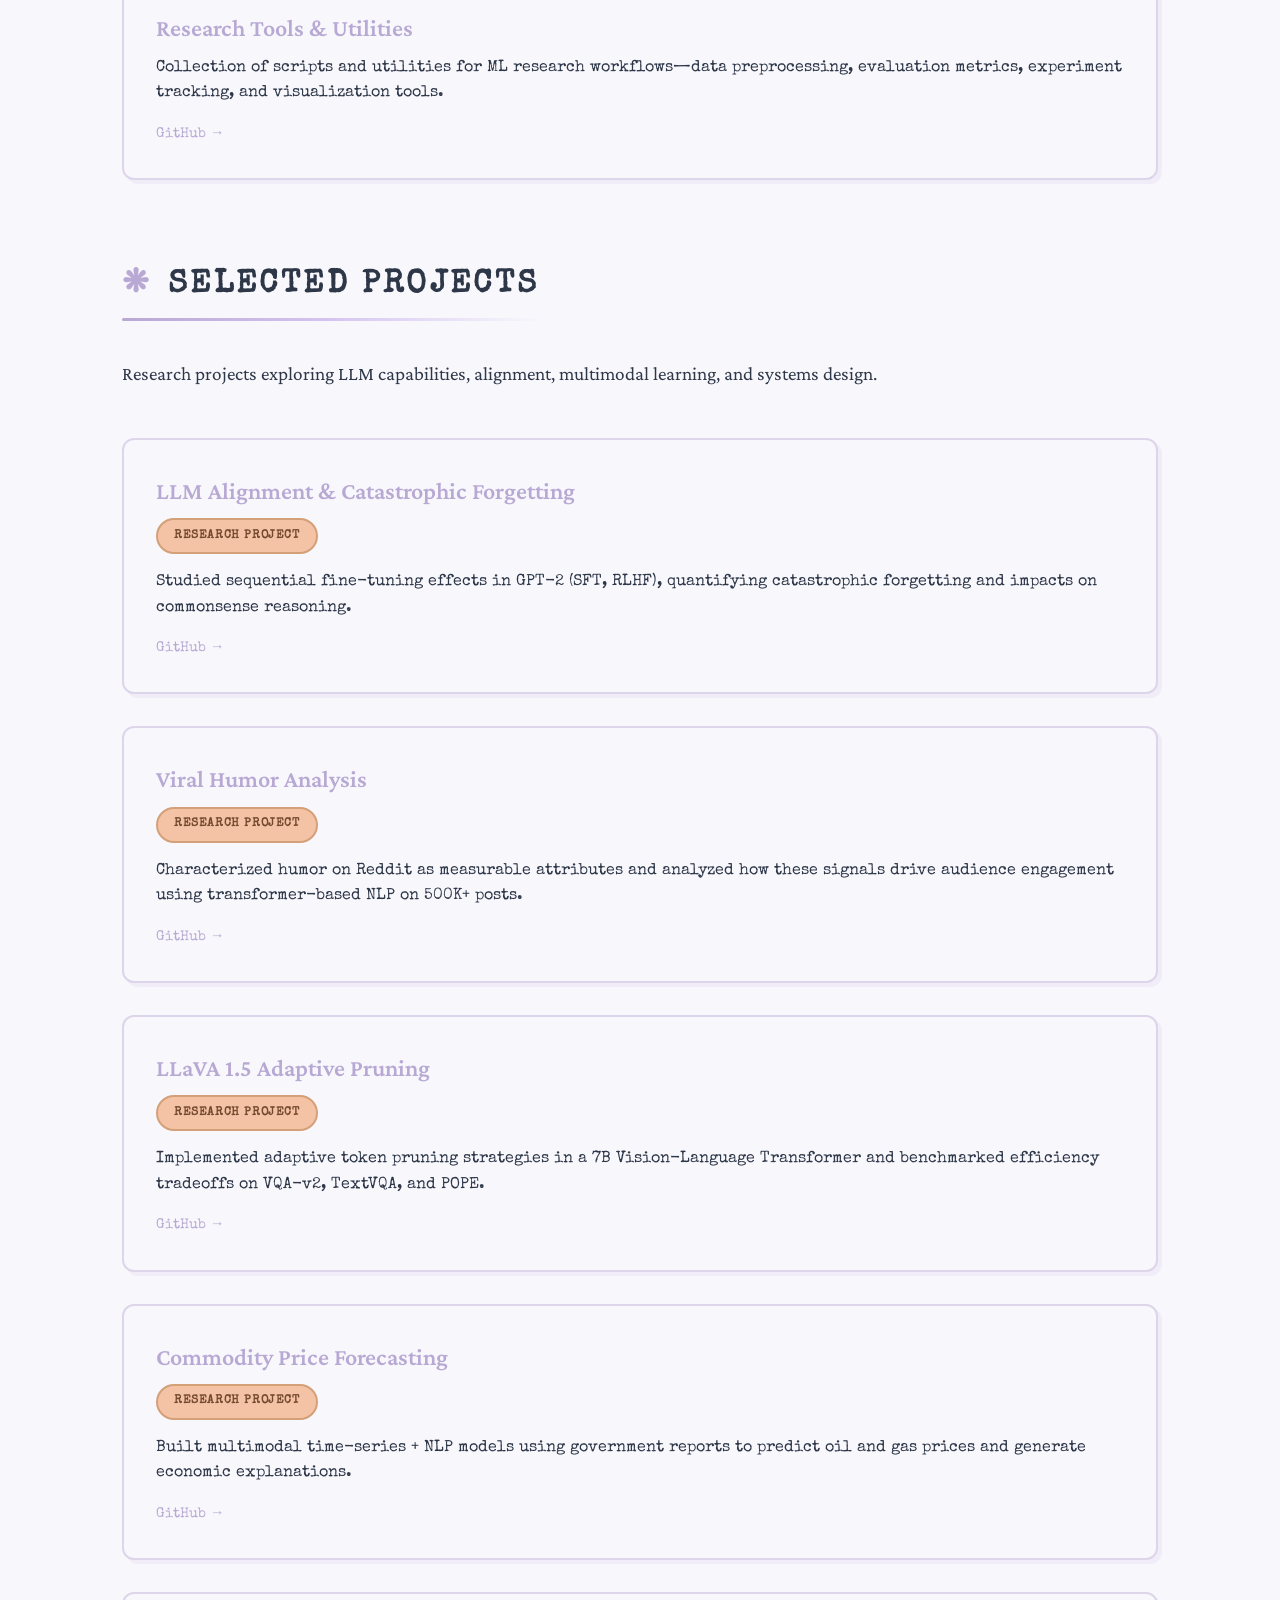
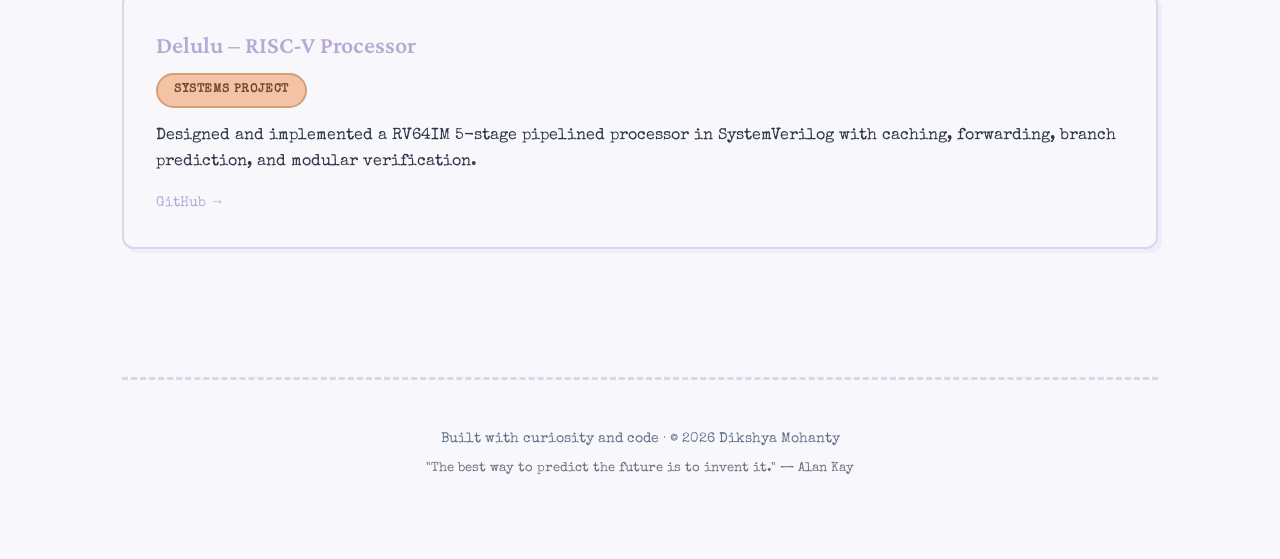
==== commit a948021c: "Use ACL Anthology links for LREC and CoNLL papers" ====
--- a/index.html
+++ b/index.html
@@ -121,7 +121,7 @@
                             and linguistic boundaries, providing insights into information dynamics and framing
                             strategies.
                         </p>
-                        <a href="https://lrec.elra.info/lrec2026-main-512" class="pub-link" target="_blank">
+                        <a href="https://aclanthology.org/2026.lrec-1.512/" class="pub-link" target="_blank">
                             LREC 2026 →
                         </a>
                         <a href="https://arxiv.org/abs/2601.16309" class="pub-link" target="_blank" style="margin-left: 1rem;">
@@ -131,19 +131,22 @@
 
                     <div class="pub-item">
                         <div class="pub-title">
-                            Addressing the Ecological Fallacy in Larger LLMs with the Author's Context
+                            Addressing the Ecological Fallacy in Larger LMs with Human Context
                         </div>
                         <div class="pub-authors">
                             Nikita Soni, Dhruv Vijay Kunjadiya, Pratham Piyush Shah, Dikshya Mohanty,
                             H. Andrew Schwartz, Niranjan Balasubramanian
                         </div>
-                        <div class="pub-venue">To appear at CoNLL 2026</div>
+                        <div class="pub-venue">CoNLL 2026</div>
                         <p style="color: var(--text); margin-top: 1rem; font-size: 0.95rem; line-height: 1.6;">
                             Investigating how incorporating author-level context can address ecological fallacy
                             issues in large language models, particularly when models are trained on aggregate-level
                             data but used to make individual-level predictions.
                         </p>
-                        <a href="https://arxiv.org/abs/2603.05928" class="pub-link" target="_blank">
+                        <a href="https://aclanthology.org/2026.conll-main.9/" class="pub-link" target="_blank">
+                            CoNLL 2026 →
+                        </a>
+                        <a href="https://arxiv.org/abs/2603.05928" class="pub-link" target="_blank" style="margin-left: 1rem;">
                             arXiv:2603.05928 →
                         </a>
                     </div>
@@ -390,7 +393,7 @@
                             geopolitical narratives and framing shifts across countries during the Russo-Ukrainian War.
                         </p>
                         <div style="display: flex; gap: 1rem; margin-top: 1rem; flex-wrap: wrap;">
-                            <a href="https://lrec.elra.info/lrec2026-main-512" class="project-link" target="_blank">LREC 2026 →</a>
+                            <a href="https://aclanthology.org/2026.lrec-1.512/" class="project-link" target="_blank">LREC 2026 →</a>
                             <a href="https://arxiv.org/abs/2601.16309" class="project-link" target="_blank">arXiv →</a>
                             <span class="project-link" style="opacity: 0.5; cursor: default;">Dataset (Coming Soon) →</span>
                         </div>
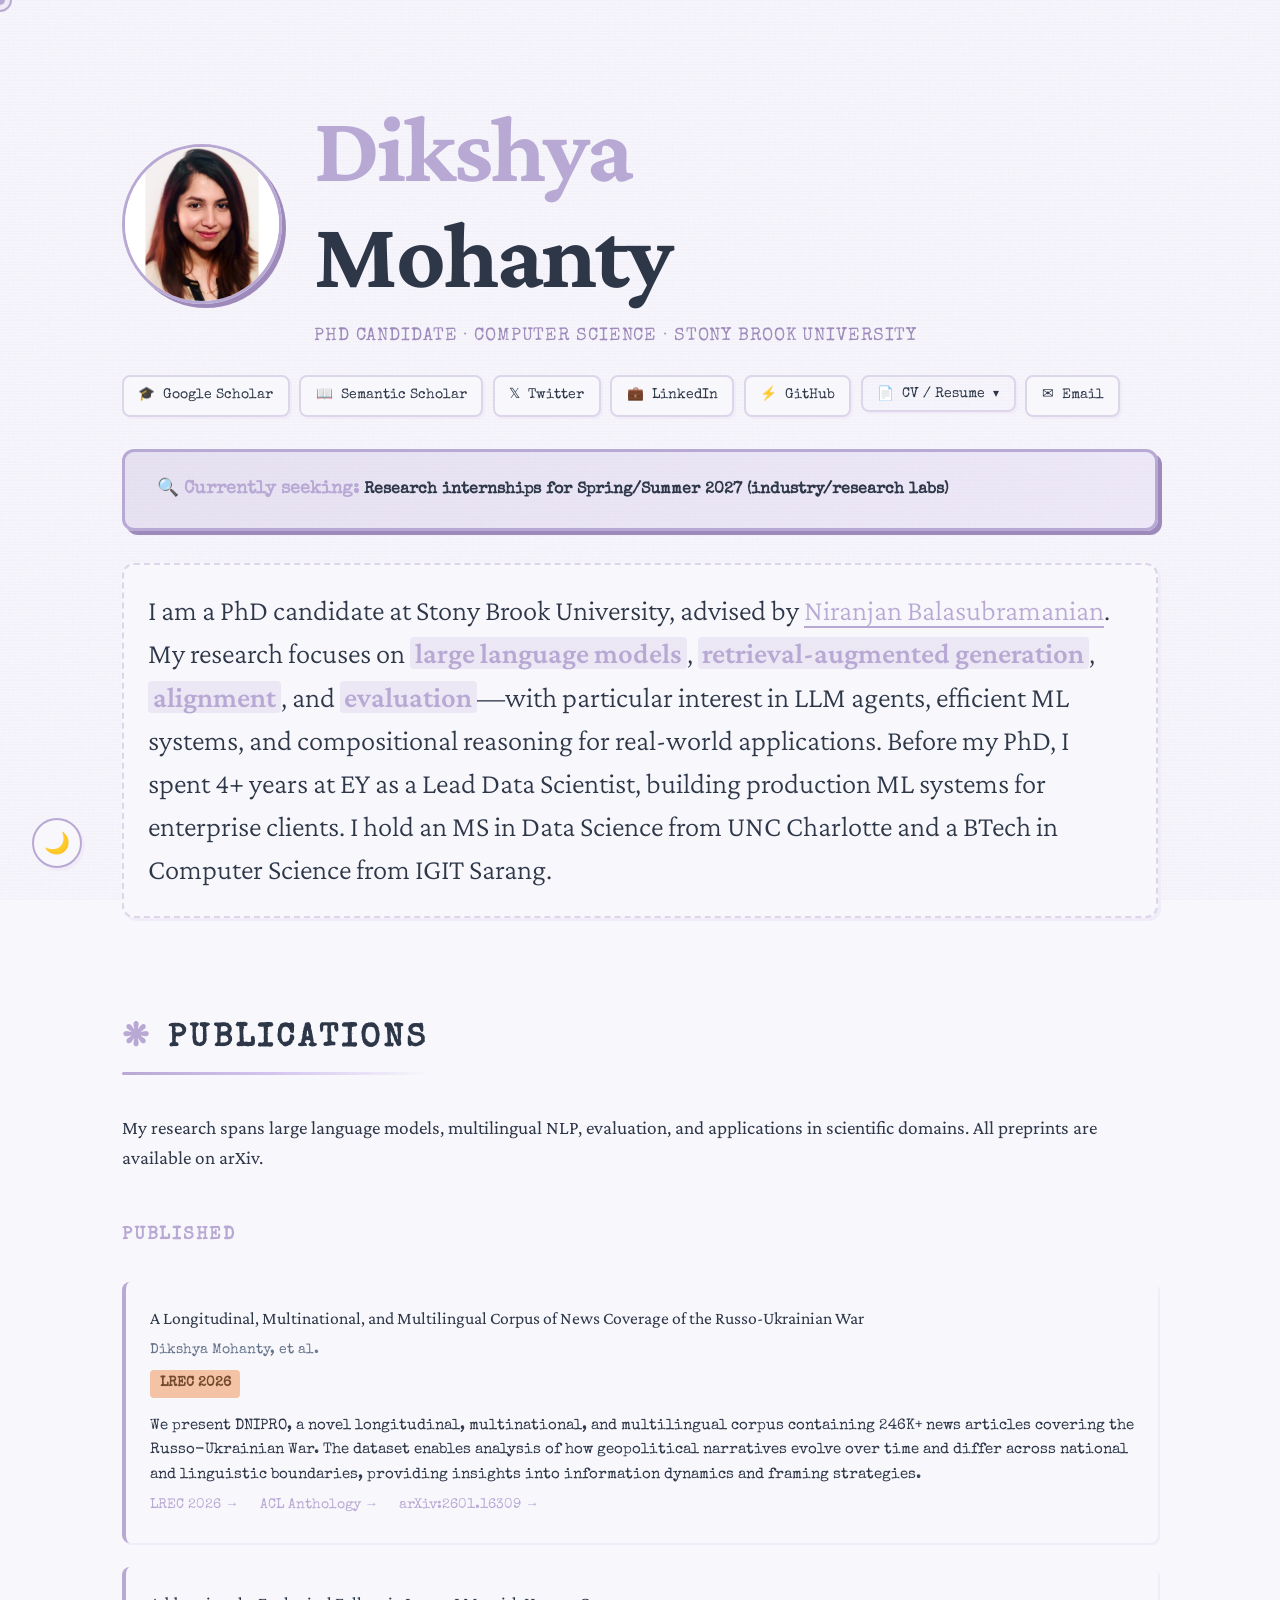
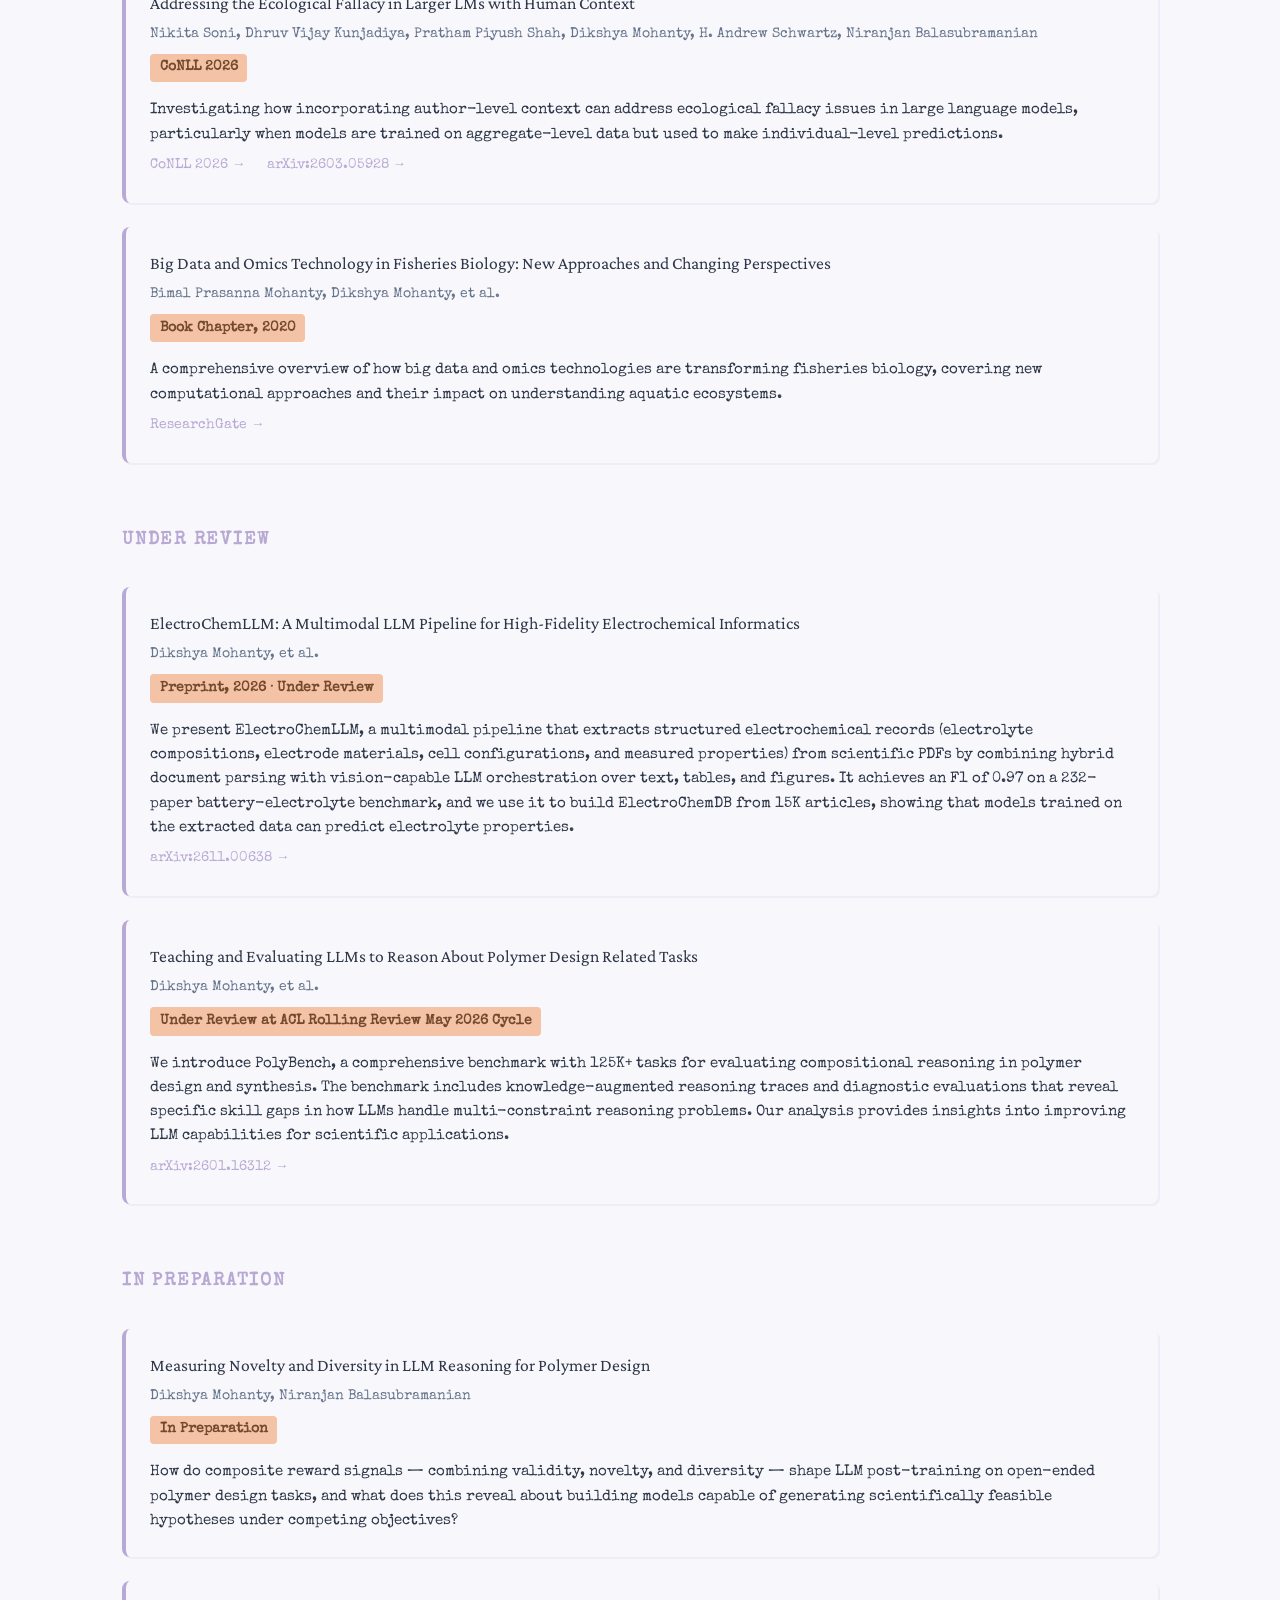
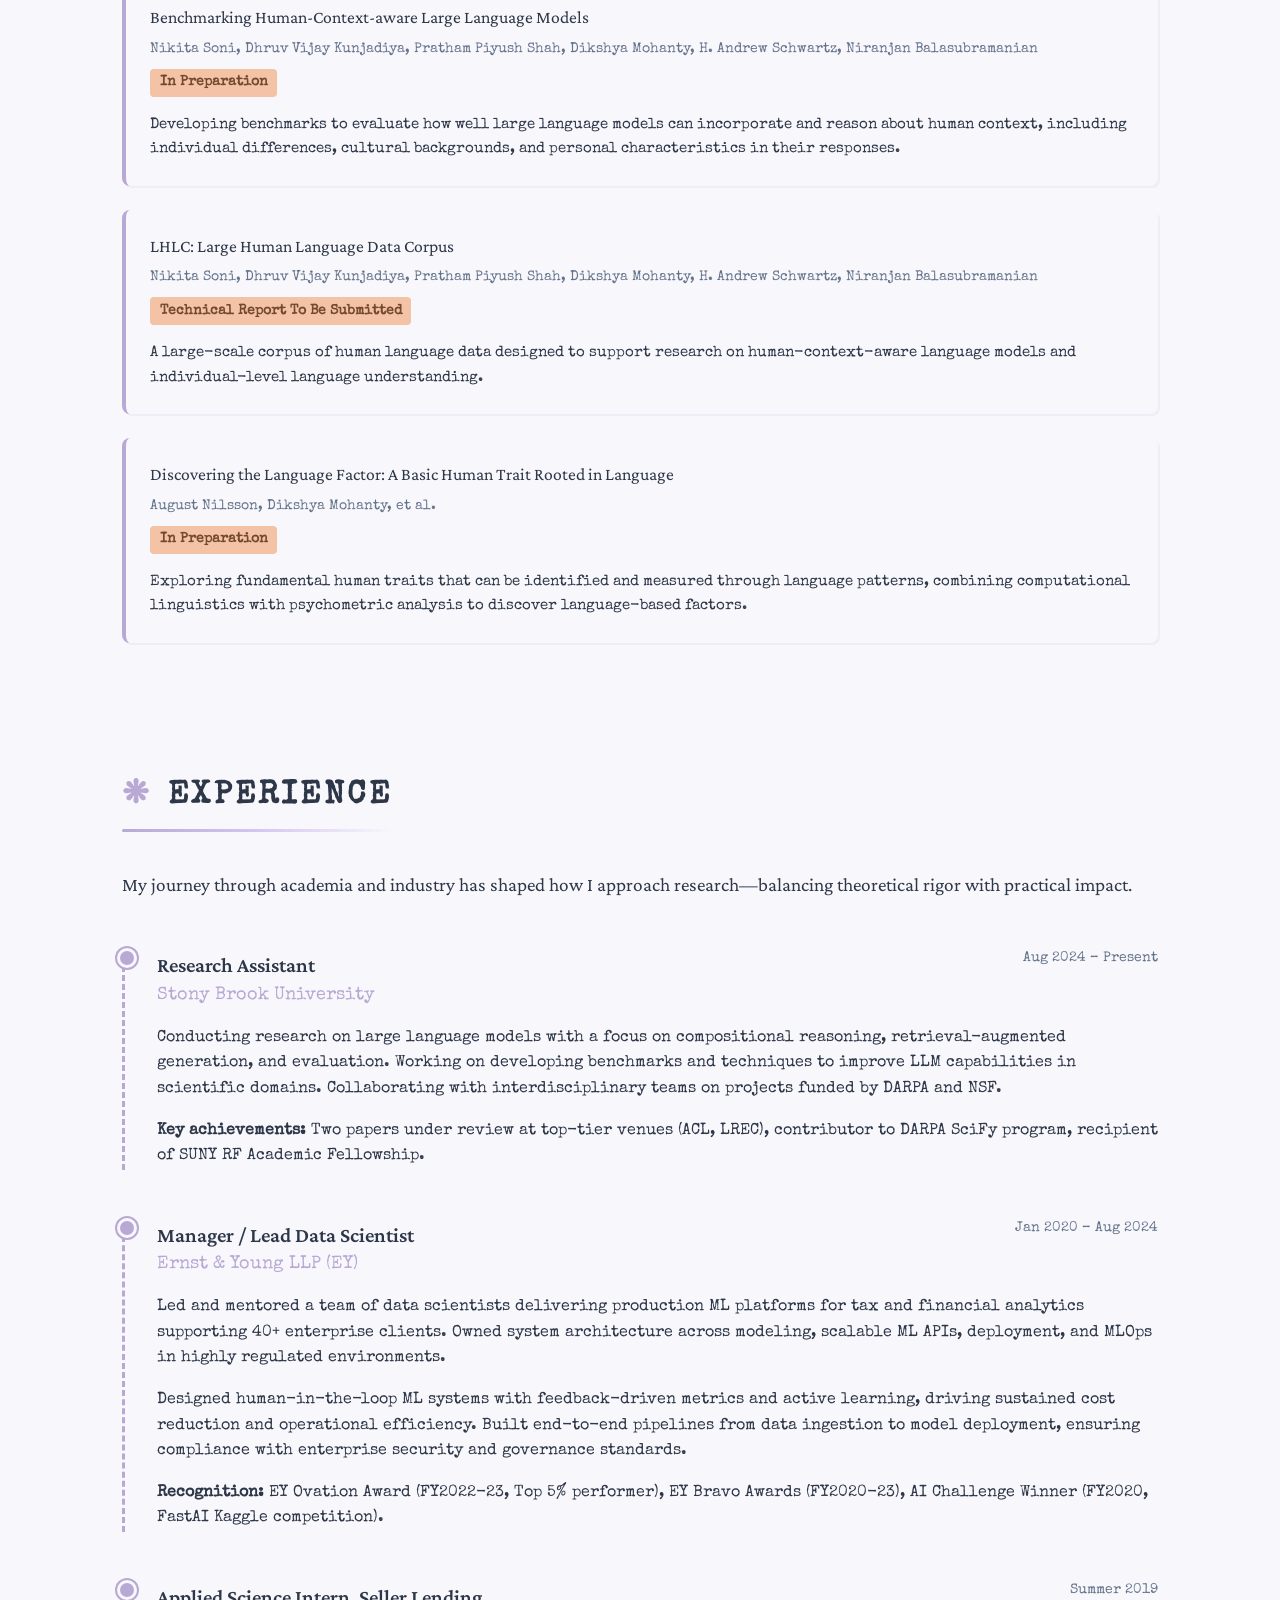
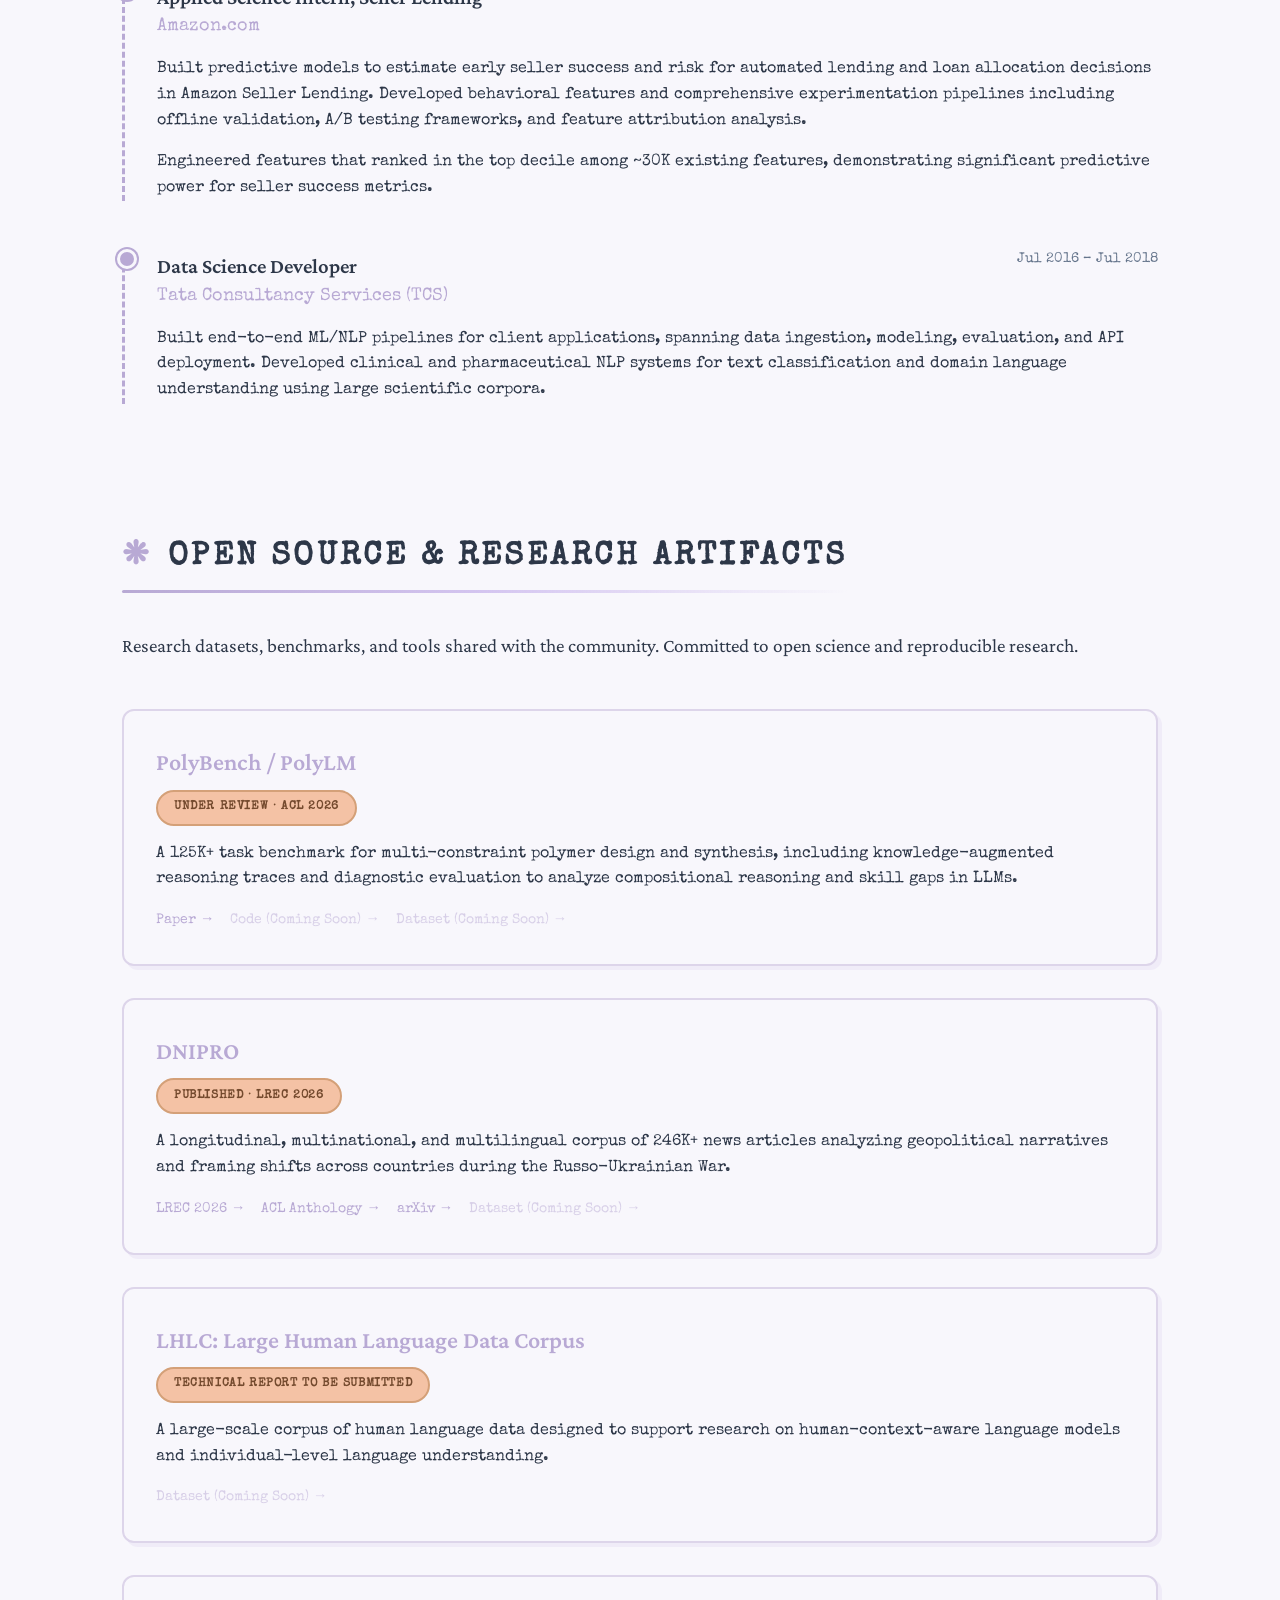
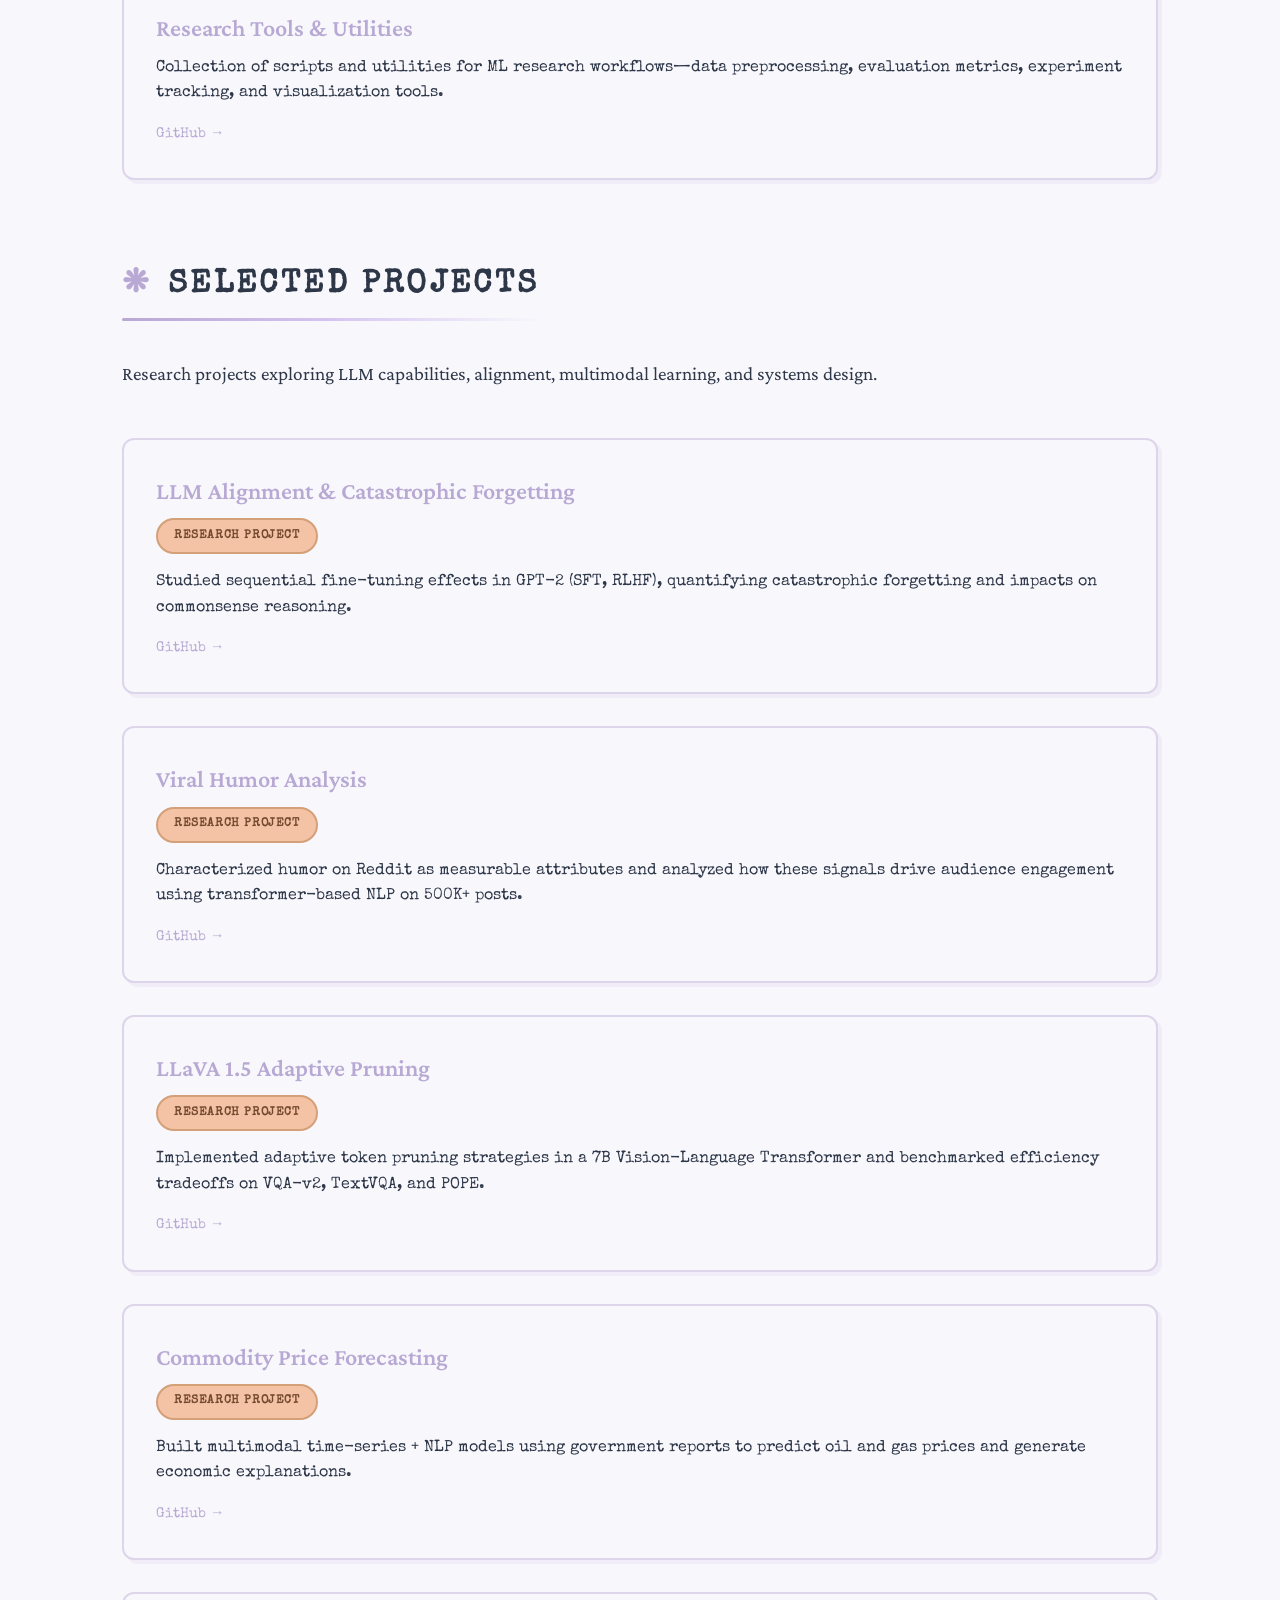
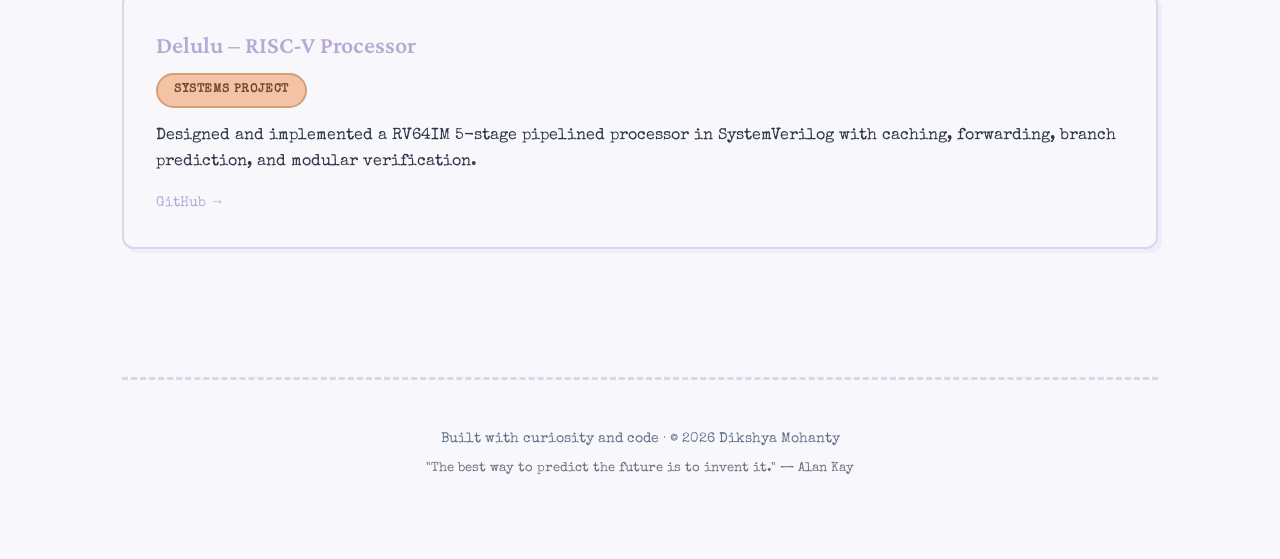
==== commit c8055b4c: "DNIPRO: link both LREC site and ACL Anthology" ====
--- a/index.html
+++ b/index.html
@@ -121,8 +121,11 @@
                             and linguistic boundaries, providing insights into information dynamics and framing
                             strategies.
                         </p>
-                        <a href="https://aclanthology.org/2026.lrec-1.512/" class="pub-link" target="_blank">
+                        <a href="https://lrec.elra.info/lrec2026-main-512" class="pub-link" target="_blank">
                             LREC 2026 →
+                        </a>
+                        <a href="https://aclanthology.org/2026.lrec-1.512/" class="pub-link" target="_blank" style="margin-left: 1rem;">
+                            ACL Anthology →
                         </a>
                         <a href="https://arxiv.org/abs/2601.16309" class="pub-link" target="_blank" style="margin-left: 1rem;">
                             arXiv:2601.16309 →
@@ -393,7 +396,8 @@
                             geopolitical narratives and framing shifts across countries during the Russo-Ukrainian War.
                         </p>
                         <div style="display: flex; gap: 1rem; margin-top: 1rem; flex-wrap: wrap;">
-                            <a href="https://aclanthology.org/2026.lrec-1.512/" class="project-link" target="_blank">LREC 2026 →</a>
+                            <a href="https://lrec.elra.info/lrec2026-main-512" class="project-link" target="_blank">LREC 2026 →</a>
+                            <a href="https://aclanthology.org/2026.lrec-1.512/" class="project-link" target="_blank">ACL Anthology →</a>
                             <a href="https://arxiv.org/abs/2601.16309" class="project-link" target="_blank">arXiv →</a>
                             <span class="project-link" style="opacity: 0.5; cursor: default;">Dataset (Coming Soon) →</span>
                         </div>
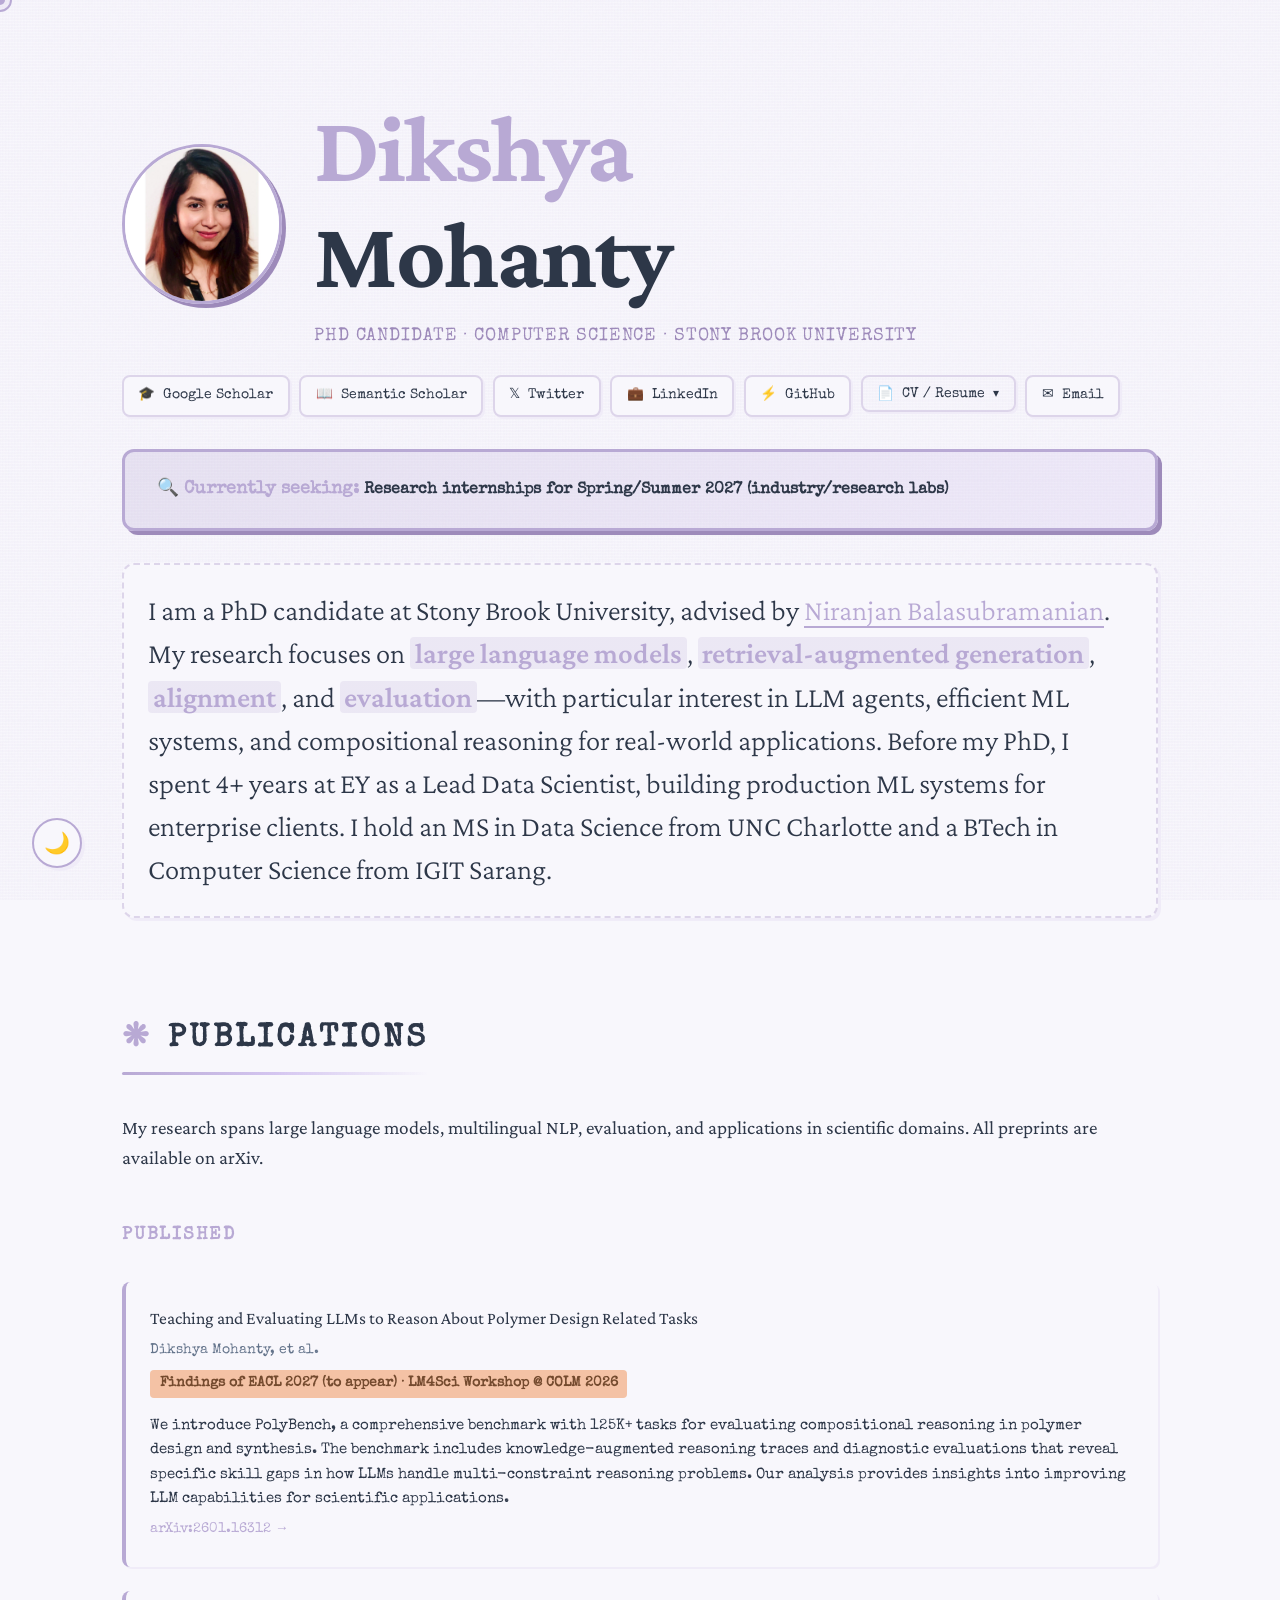
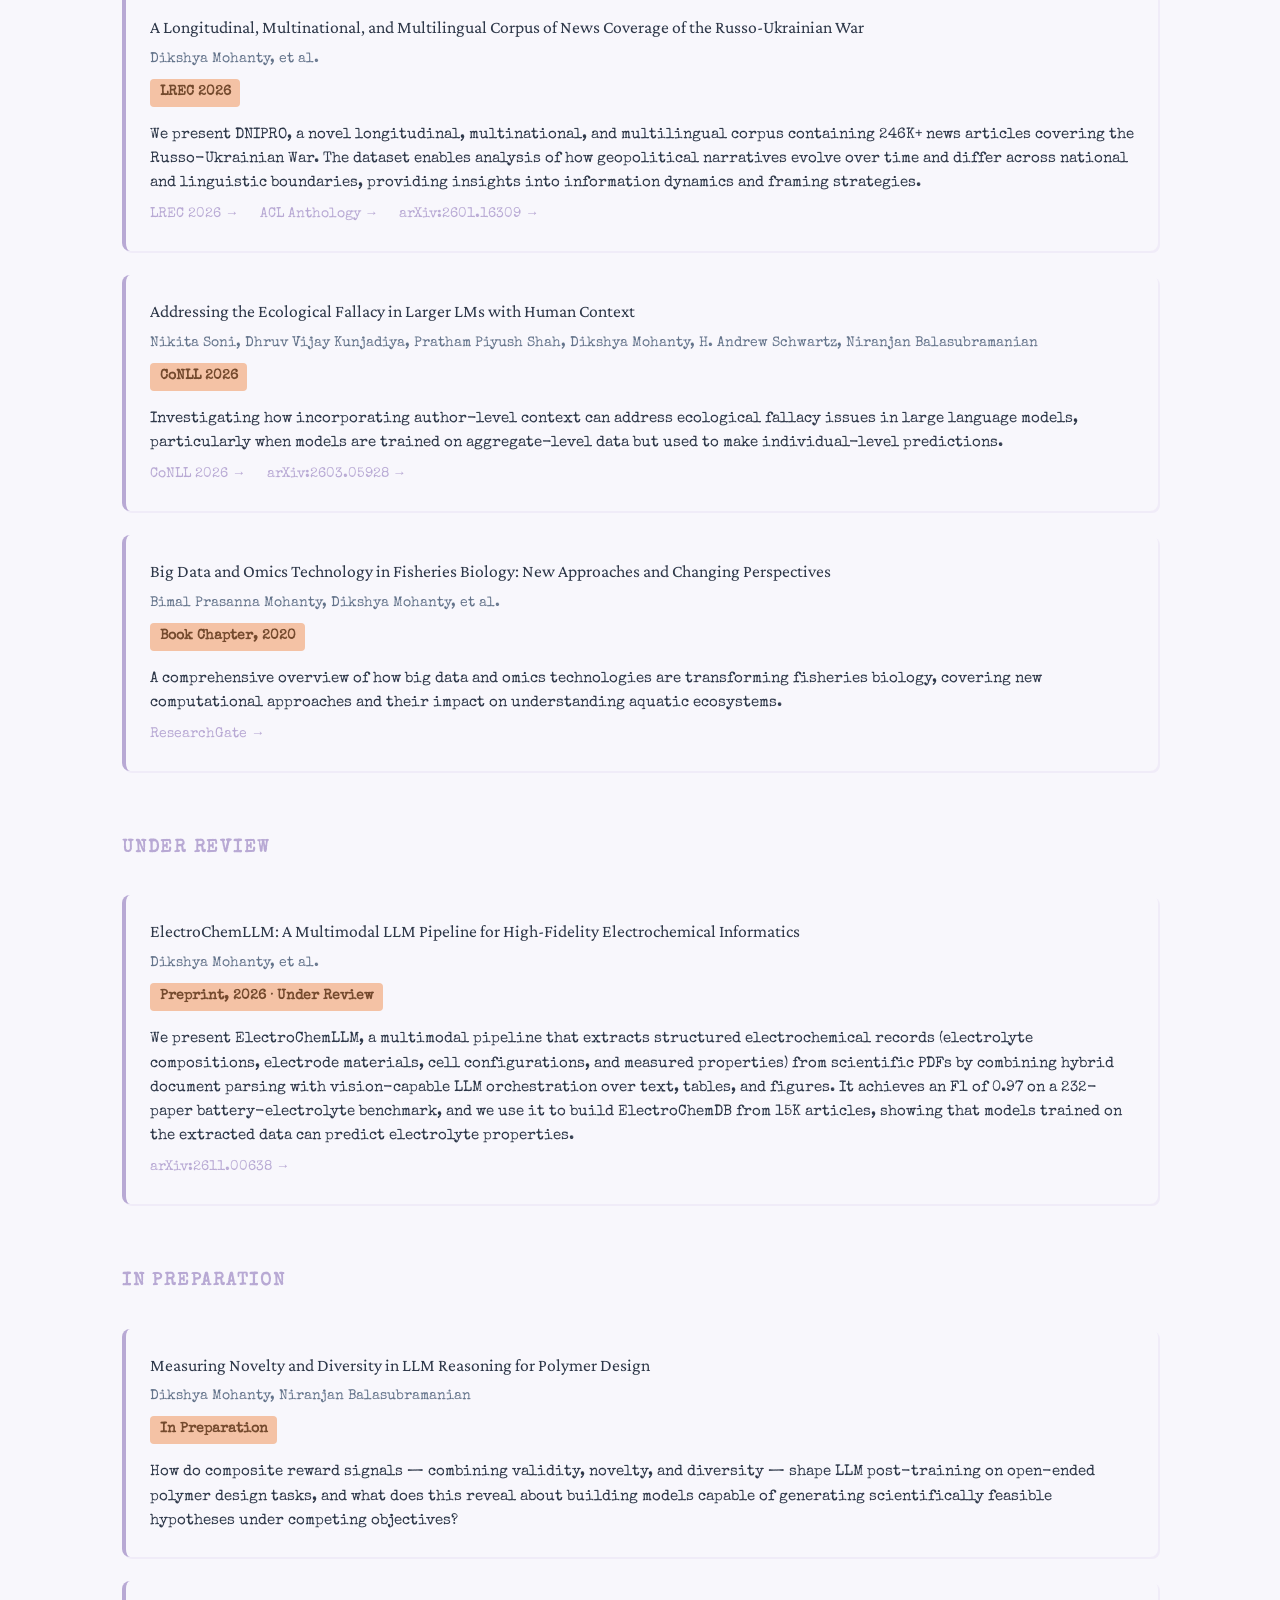
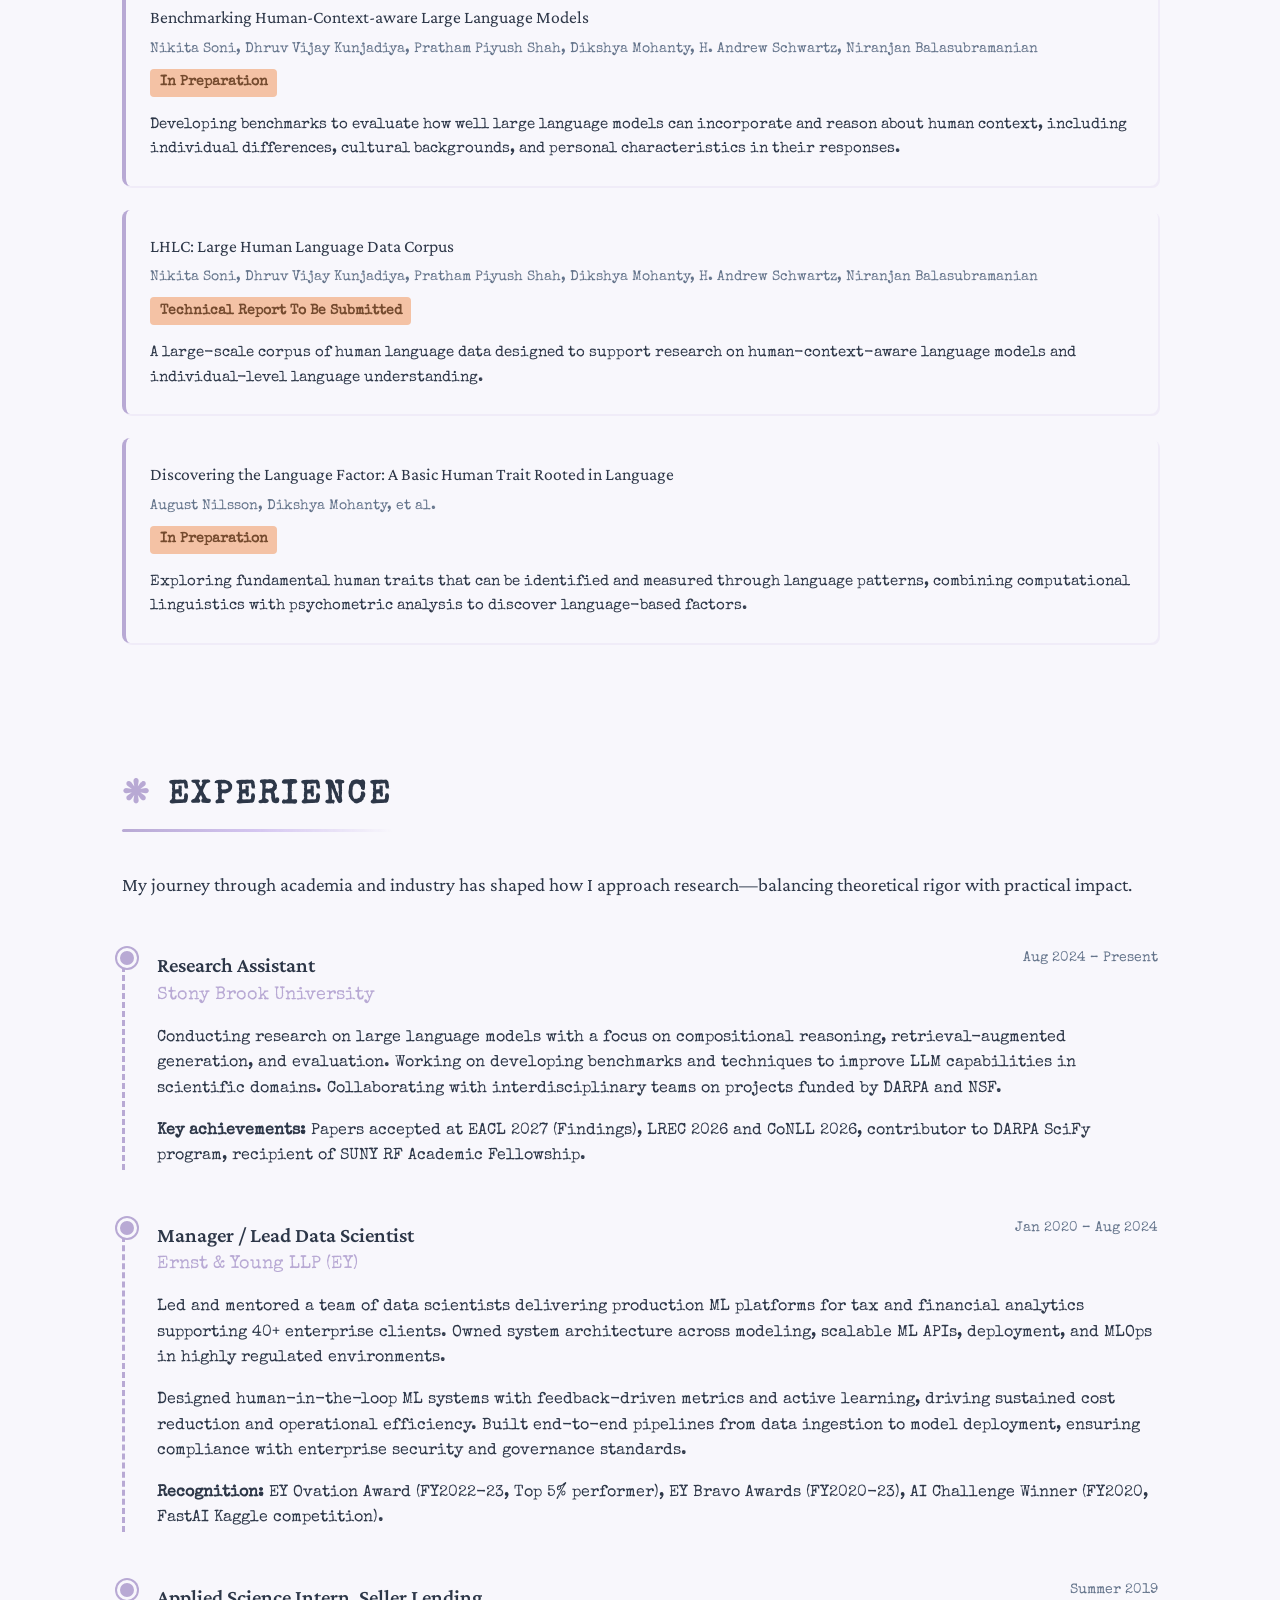
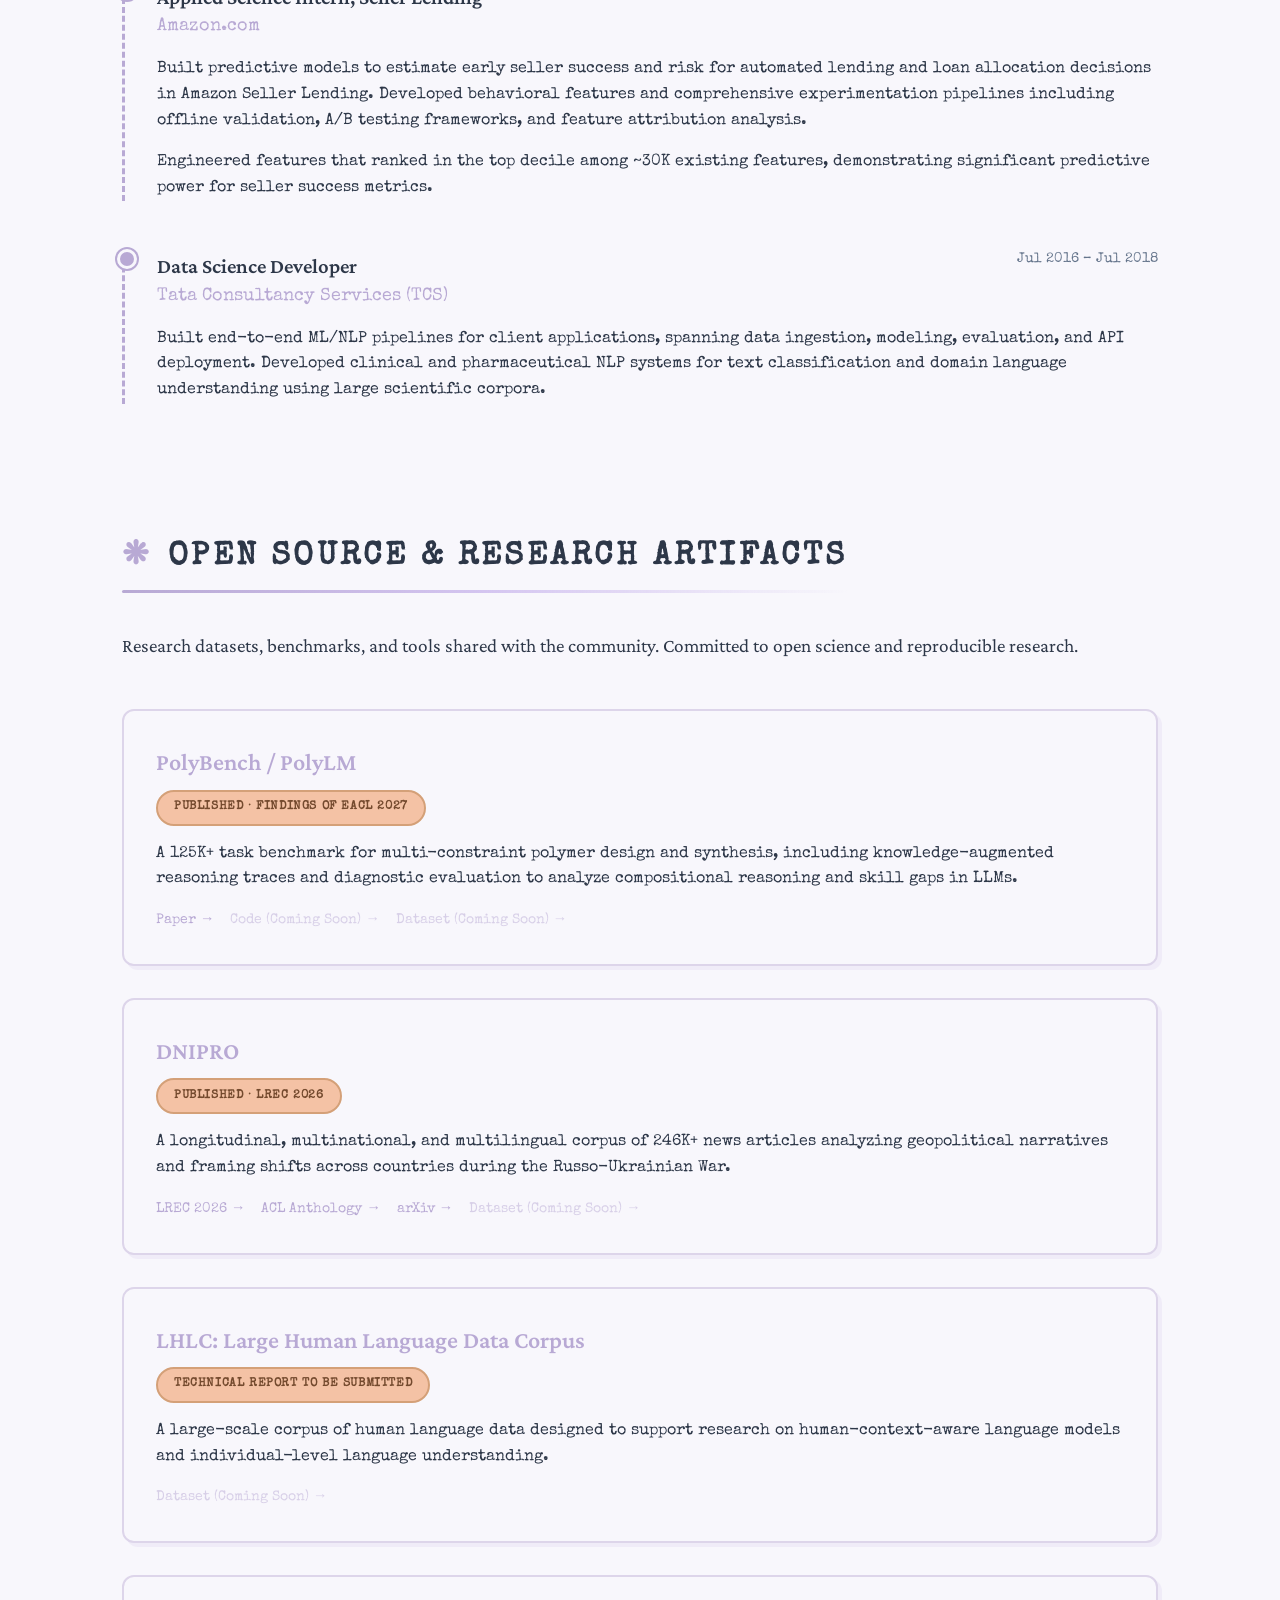
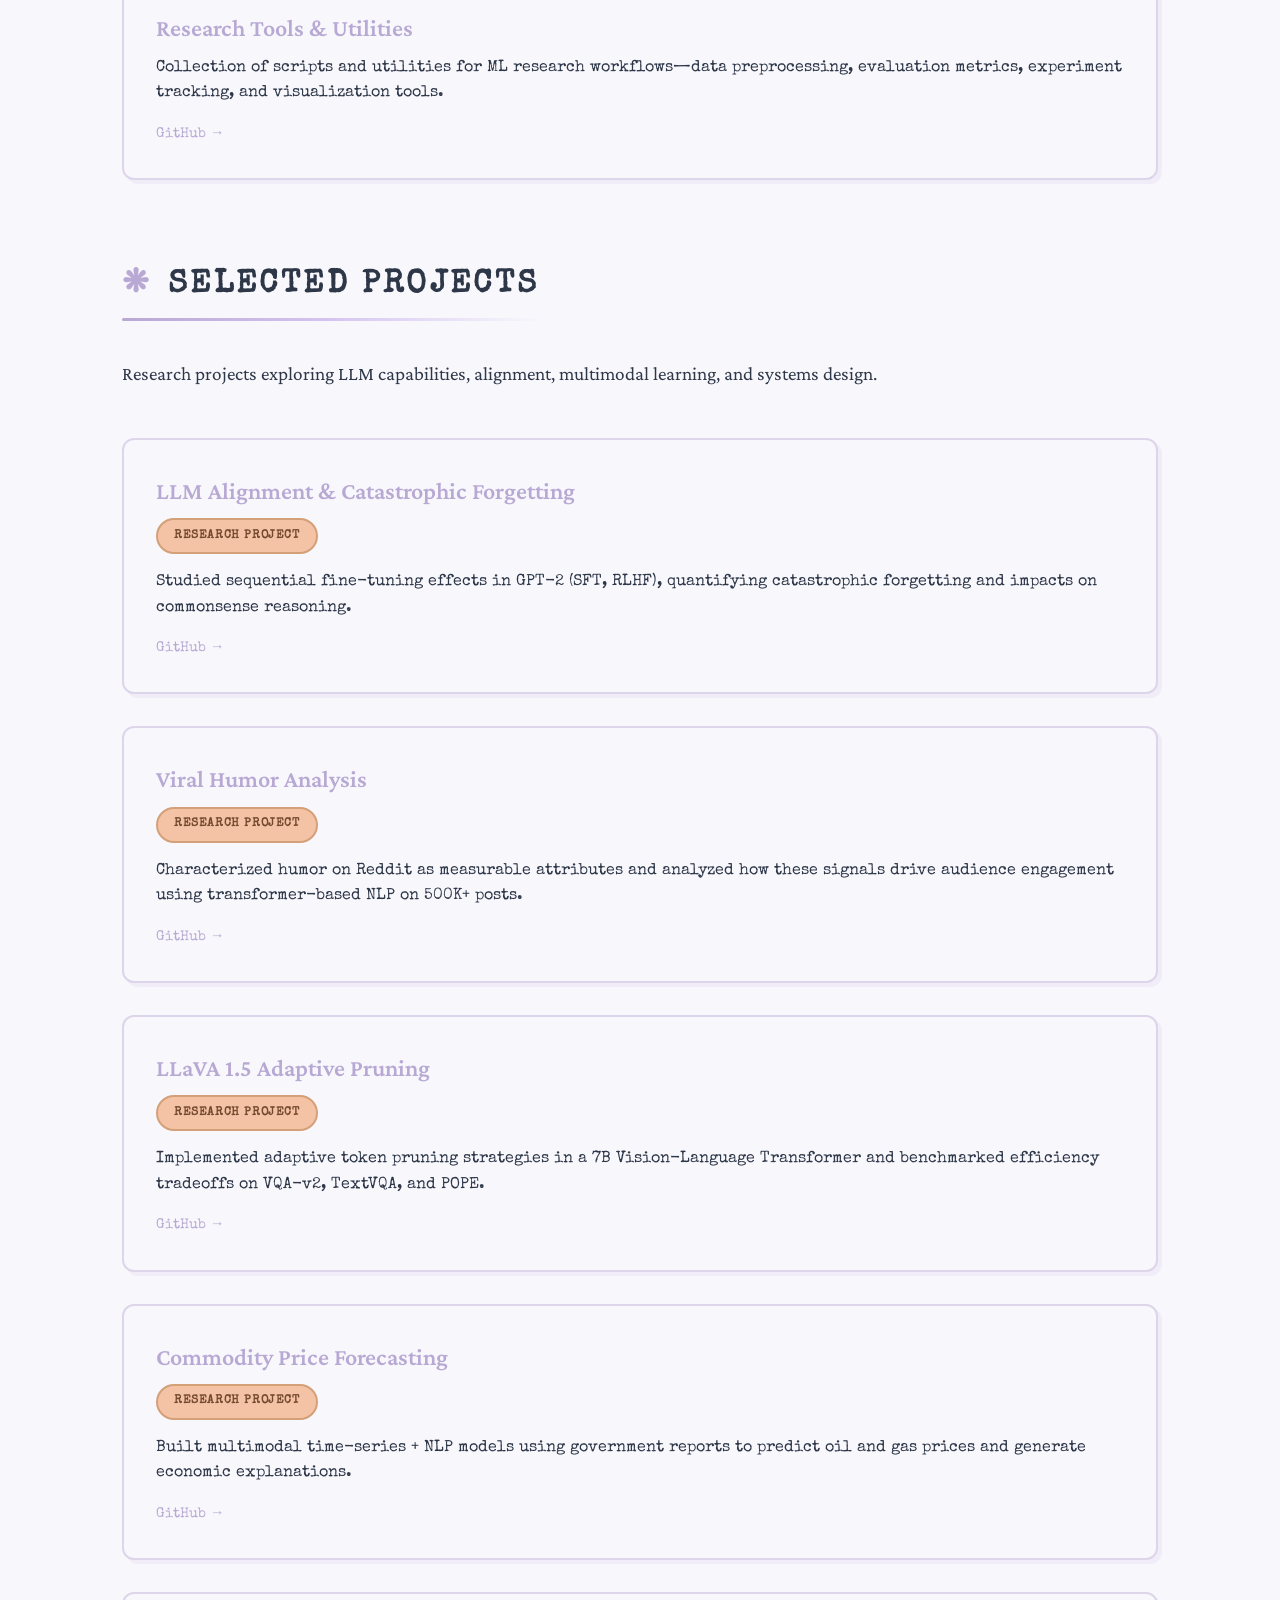
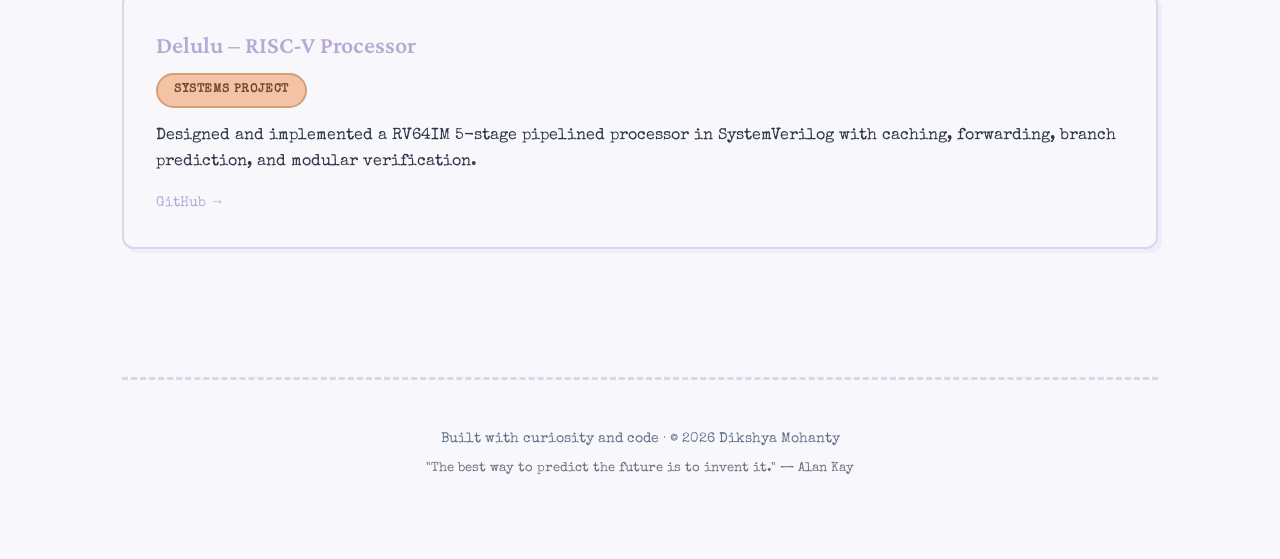
==== commit 434de64a: "PolyBench accepted to Findings of EACL 2027" ====
--- a/index.html
+++ b/index.html
@@ -109,6 +109,24 @@
                 <div class="pub-list">
                     <div class="pub-item">
                         <div class="pub-title">
+                            Teaching and Evaluating LLMs to Reason About Polymer Design Related Tasks
+                        </div>
+                        <div class="pub-authors">Dikshya Mohanty, et al.</div>
+                        <div class="pub-venue">Findings of EACL 2027 (to appear) · LM4Sci Workshop @ COLM 2026</div>
+                        <p style="color: var(--text); margin-top: 1rem; font-size: 0.95rem; line-height: 1.6;">
+                            We introduce PolyBench, a comprehensive benchmark with 125K+ tasks for evaluating
+                            compositional reasoning in polymer design and synthesis. The benchmark includes
+                            knowledge-augmented reasoning traces and diagnostic evaluations that reveal specific
+                            skill gaps in how LLMs handle multi-constraint reasoning problems. Our analysis
+                            provides insights into improving LLM capabilities for scientific applications.
+                        </p>
+                        <a href="https://arxiv.org/abs/2601.16312" class="pub-link" target="_blank">
+                            arXiv:2601.16312 →
+                        </a>
+                    </div>
+
+                    <div class="pub-item">
+                        <div class="pub-title">
                             A Longitudinal, Multinational, and Multilingual Corpus of News Coverage of
                             the Russo-Ukrainian War
                         </div>
@@ -191,24 +209,6 @@
                         </p>
                         <a href="https://arxiv.org/abs/2611.00638" class="pub-link" target="_blank">
                             arXiv:2611.00638 →
-                        </a>
-                    </div>
-
-                    <div class="pub-item">
-                        <div class="pub-title">
-                            Teaching and Evaluating LLMs to Reason About Polymer Design Related Tasks
-                        </div>
-                        <div class="pub-authors">Dikshya Mohanty, et al.</div>
-                        <div class="pub-venue">Under Review at ACL Rolling Review May 2026 Cycle</div>
-                        <p style="color: var(--text); margin-top: 1rem; font-size: 0.95rem; line-height: 1.6;">
-                            We introduce PolyBench, a comprehensive benchmark with 125K+ tasks for evaluating
-                            compositional reasoning in polymer design and synthesis. The benchmark includes
-                            knowledge-augmented reasoning traces and diagnostic evaluations that reveal specific
-                            skill gaps in how LLMs handle multi-constraint reasoning problems. Our analysis
-                            provides insights into improving LLM capabilities for scientific applications.
-                        </p>
-                        <a href="https://arxiv.org/abs/2601.16312" class="pub-link" target="_blank">
-                            arXiv:2601.16312 →
                         </a>
                     </div>
                 </div>
@@ -297,7 +297,7 @@
                             interdisciplinary teams on projects funded by DARPA and NSF.
                         </p>
                         <p class="exp-desc" style="margin-top: 1rem;">
-                            <strong>Key achievements:</strong> Two papers under review at top-tier venues (ACL, LREC),
+                            <strong>Key achievements:</strong> Papers accepted at EACL 2027 (Findings), LREC 2026 and CoNLL 2026,
                             contributor to DARPA SciFy program, recipient of SUNY RF Academic Fellowship.
                         </p>
                     </div>
@@ -375,7 +375,7 @@
                 <div class="projects-grid">
                     <div class="project-card">
                         <h3 class="project-title">PolyBench / PolyLM</h3>
-                        <span class="project-status">Under Review · ACL 2026</span>
+                        <span class="project-status">Published · Findings of EACL 2027</span>
                         <p class="project-desc">
                             A 125K+ task benchmark for multi-constraint polymer design and synthesis, including
                             knowledge-augmented reasoning traces and diagnostic evaluation to analyze compositional
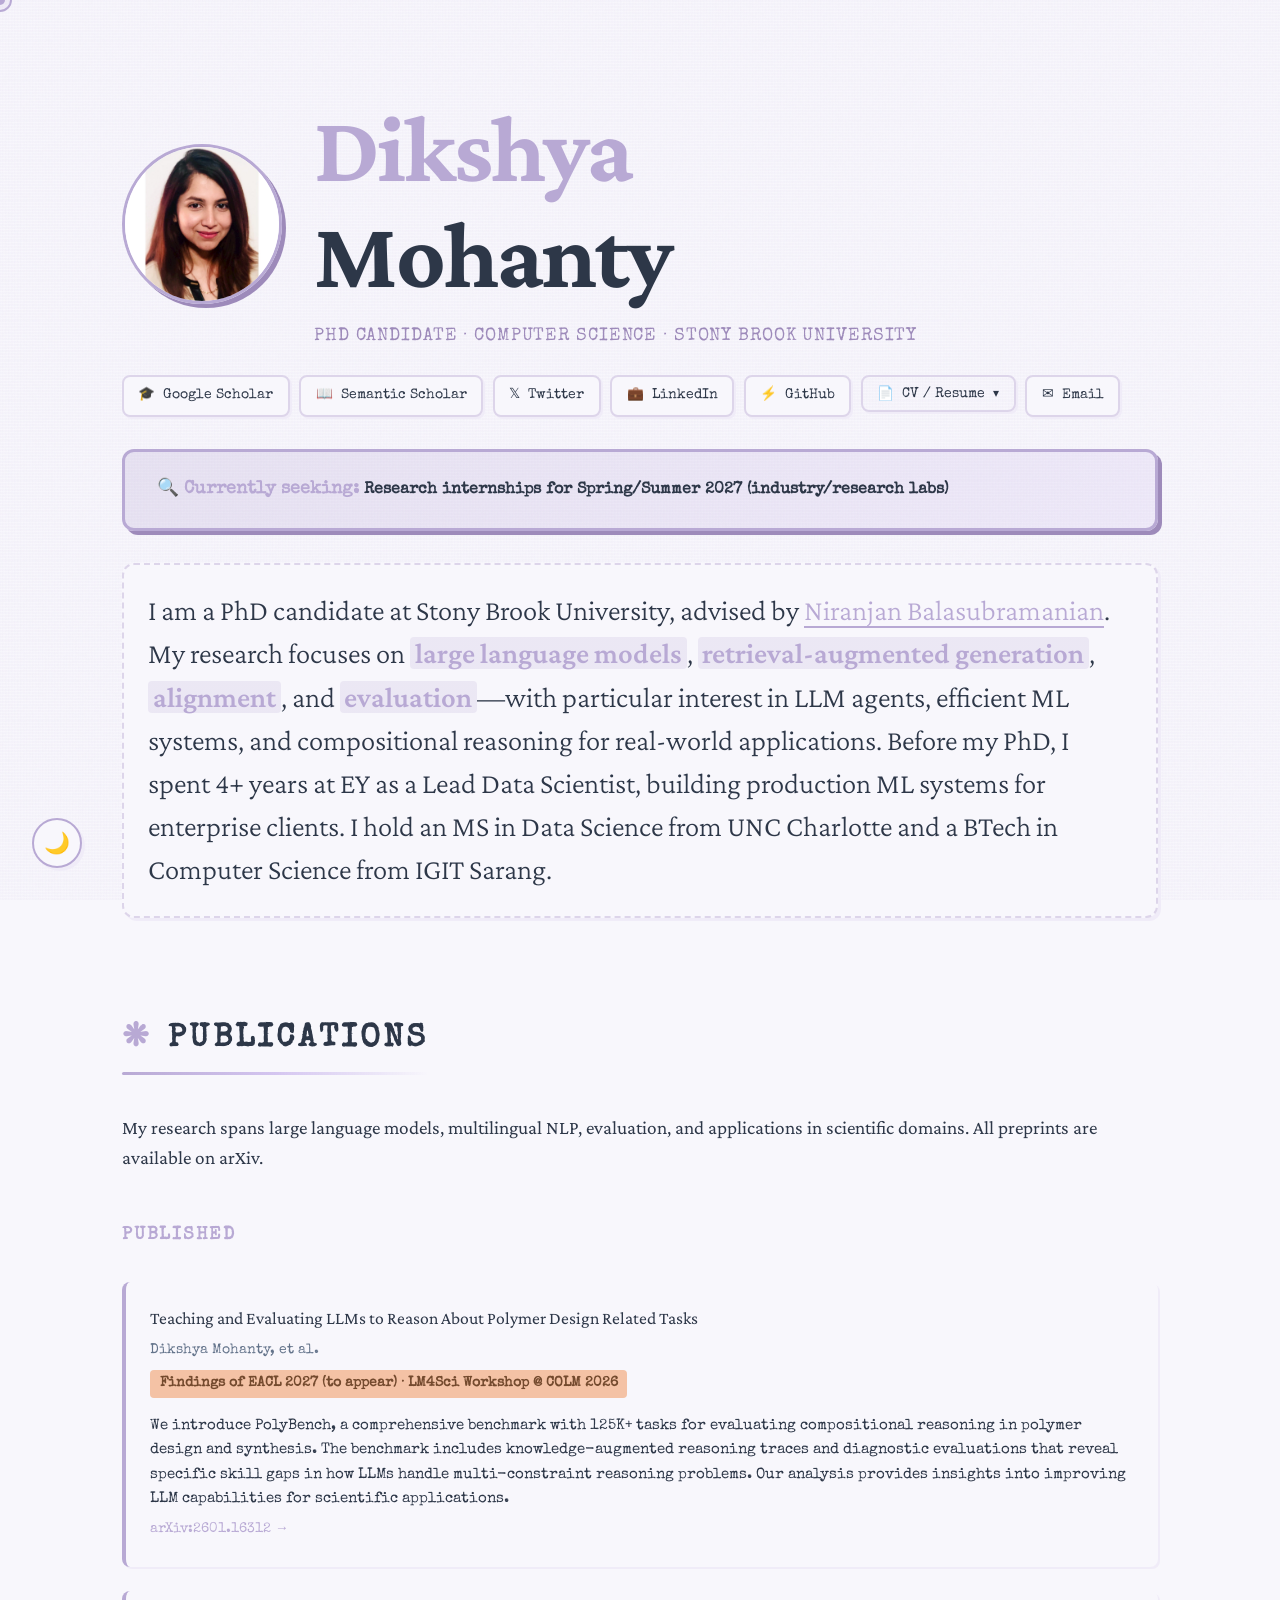
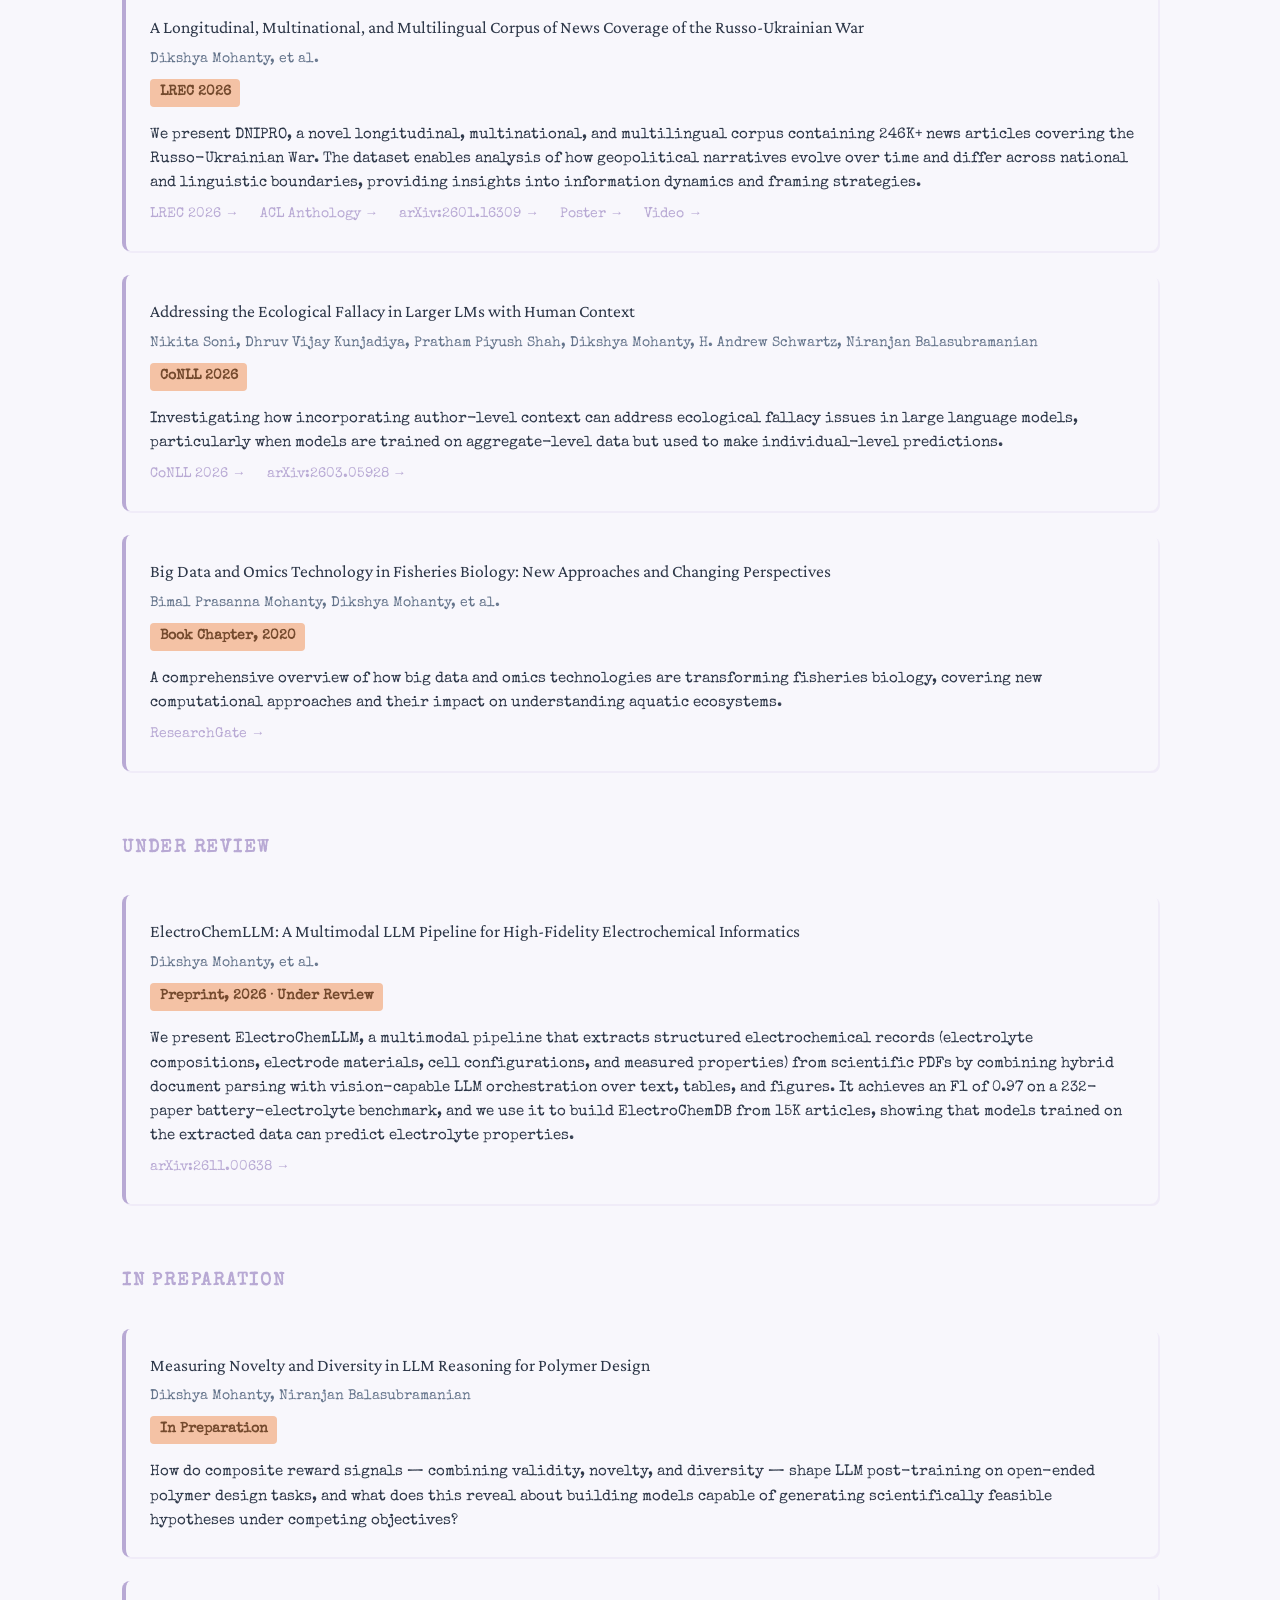
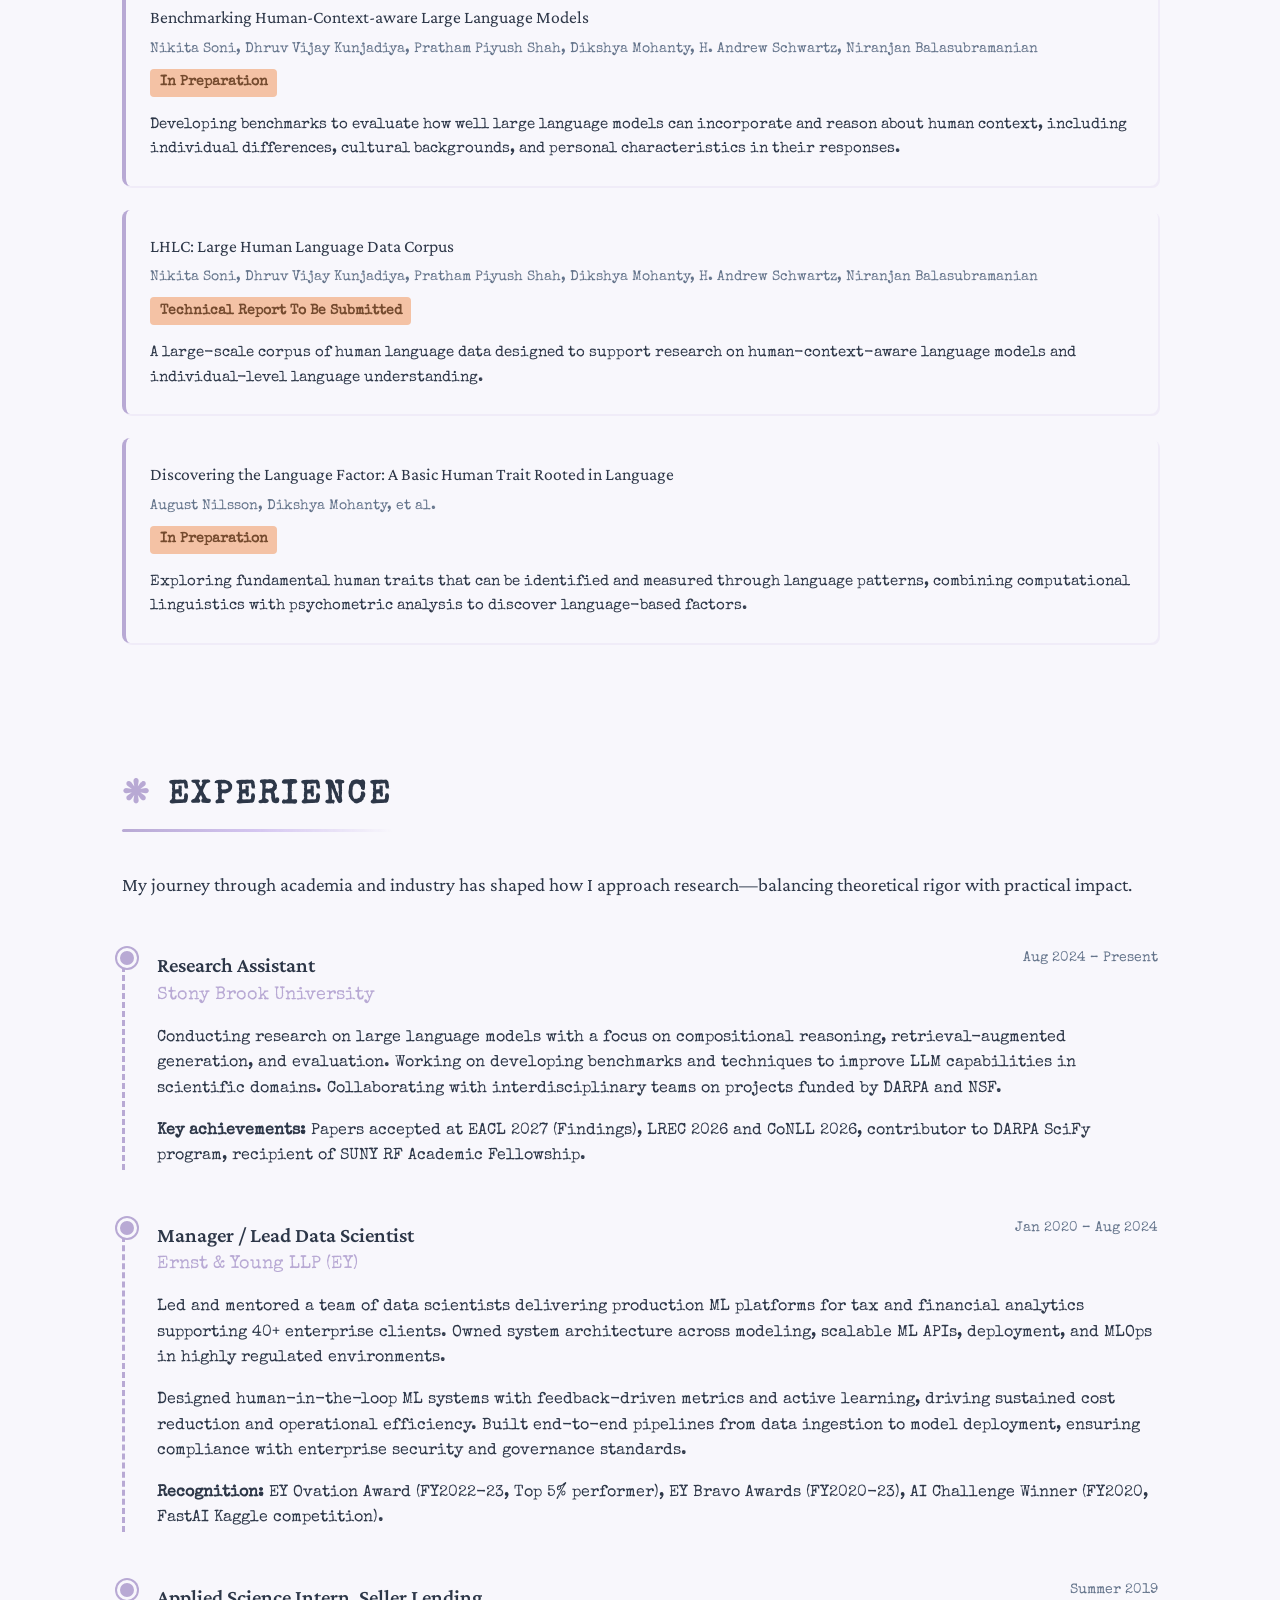
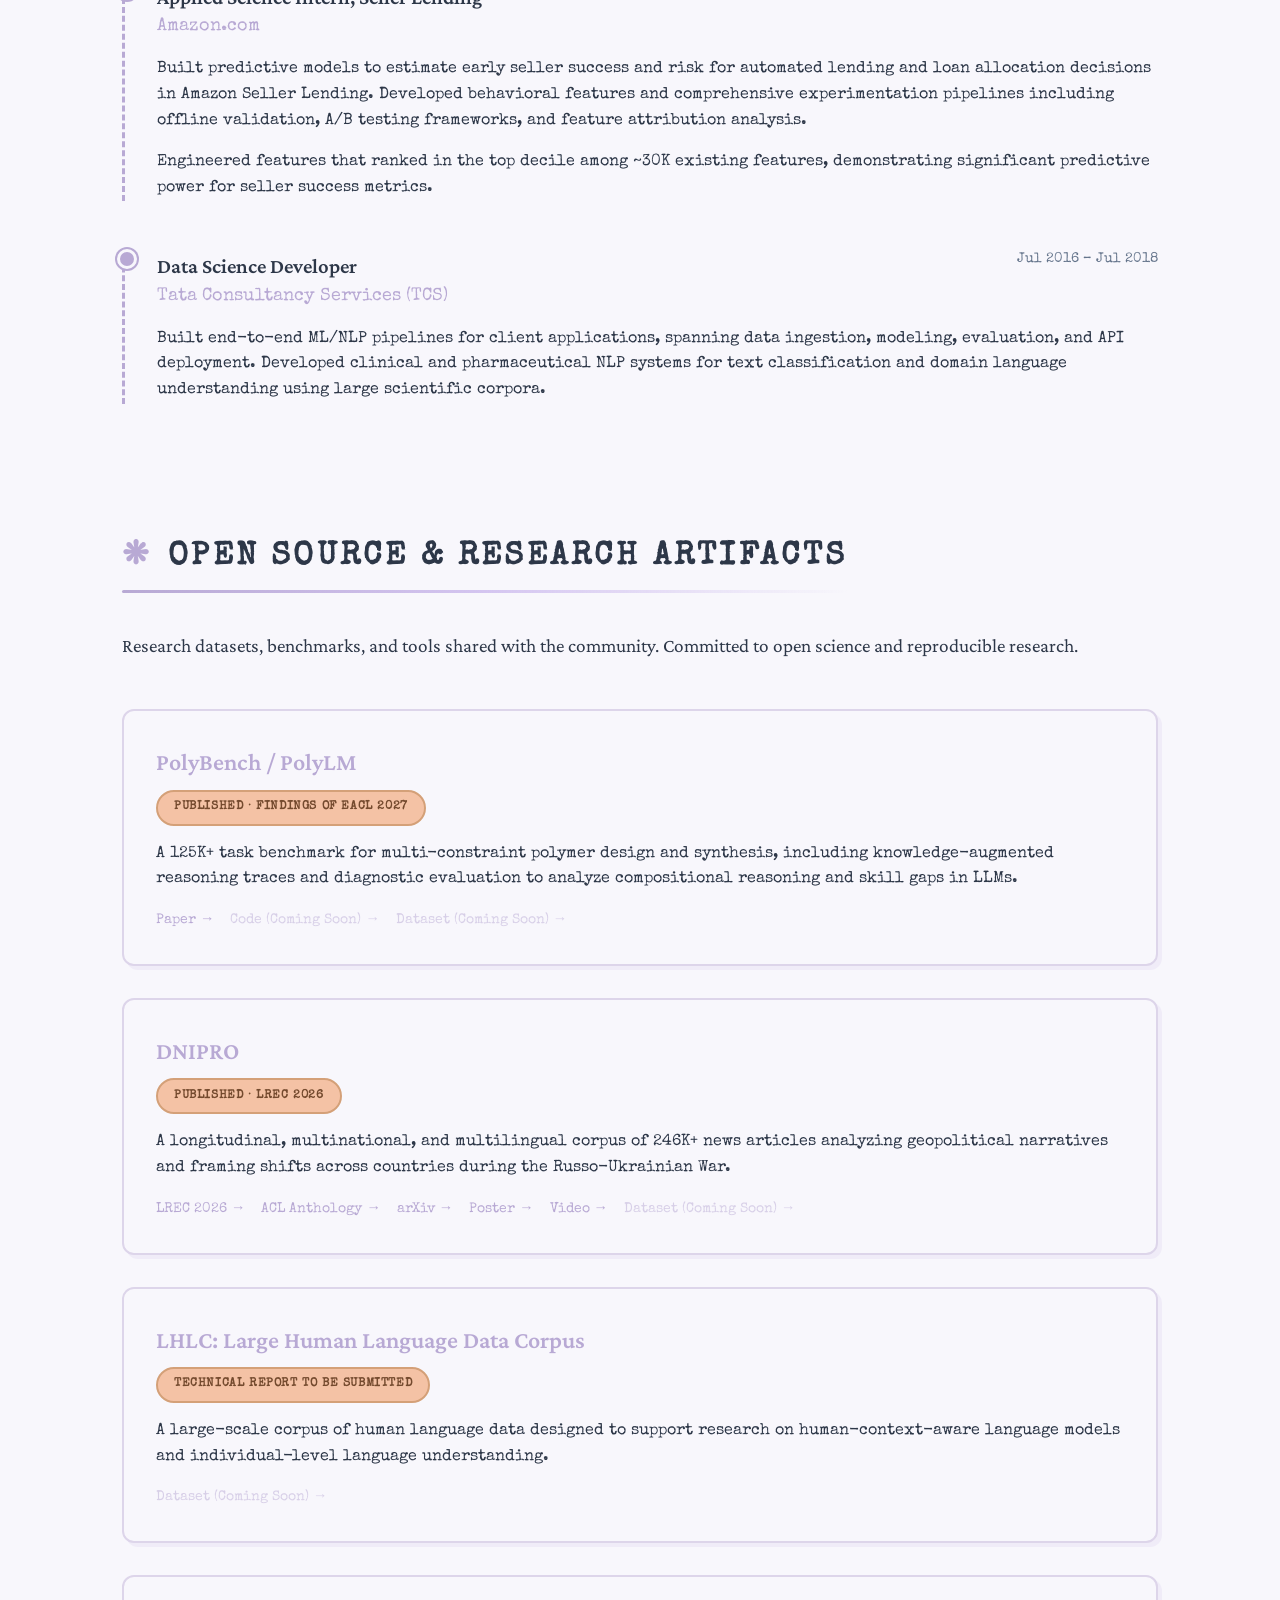
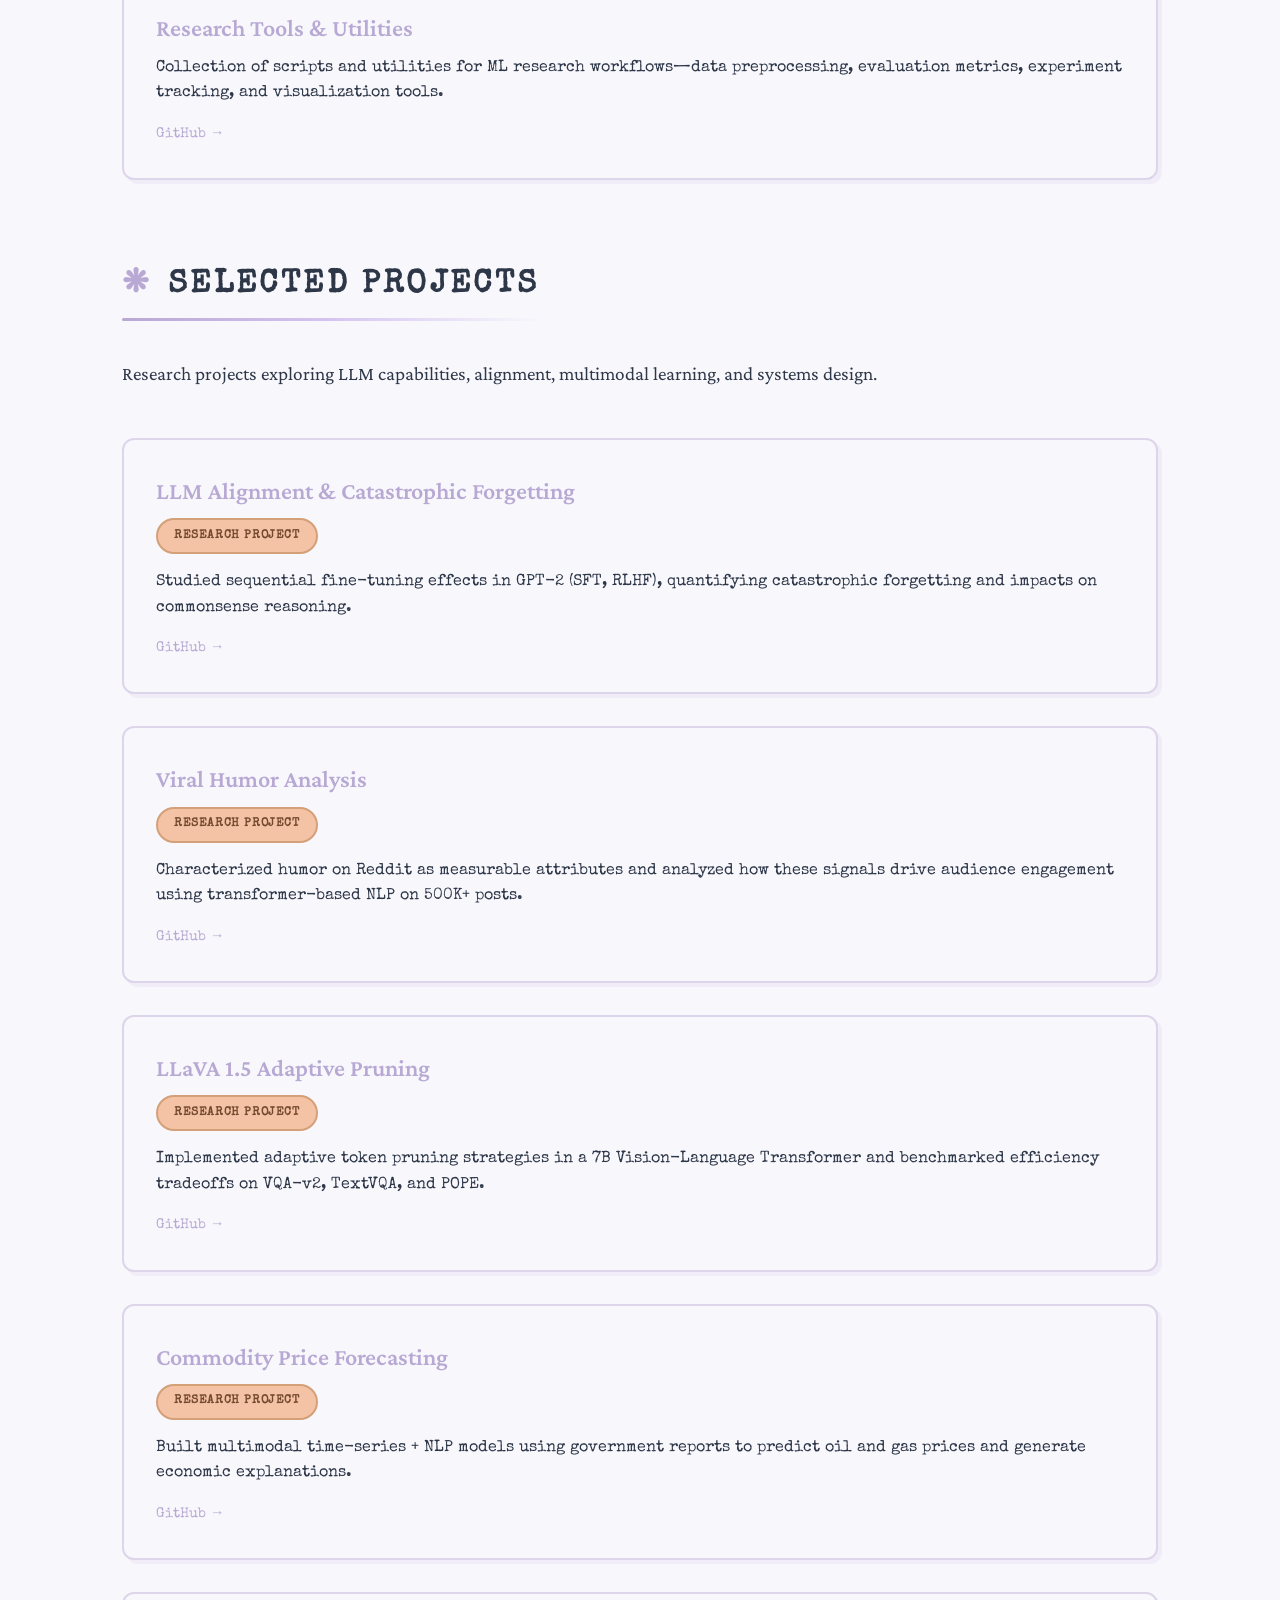
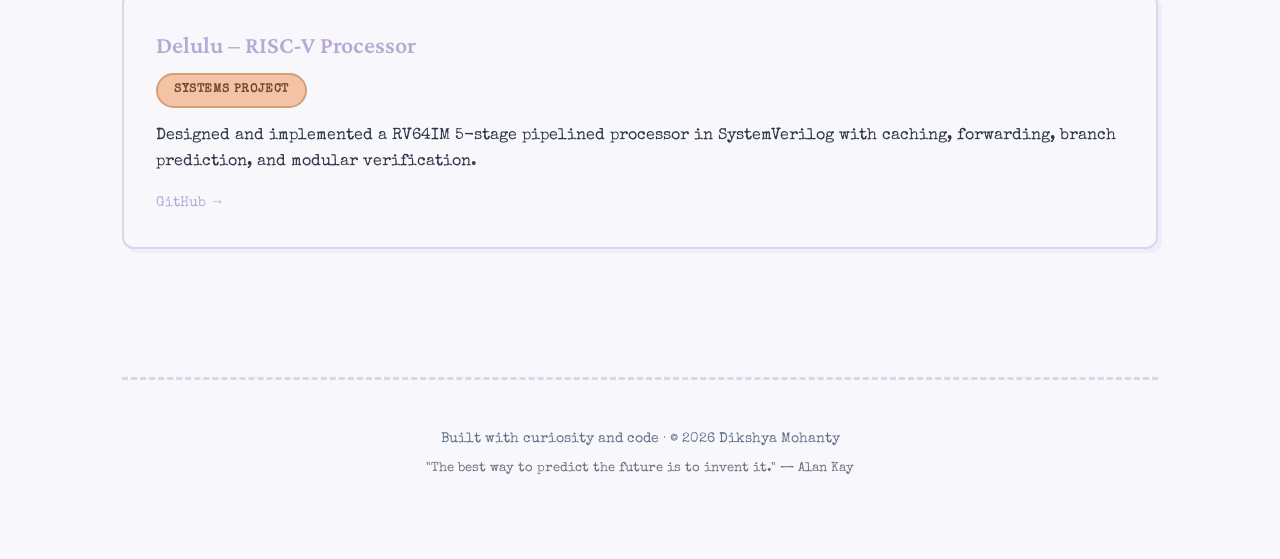
==== commit bd3cf177: "DNIPRO: add LREC 2026 poster and video links" ====
--- a/index.html
+++ b/index.html
@@ -148,6 +148,12 @@
                         <a href="https://arxiv.org/abs/2601.16309" class="pub-link" target="_blank" style="margin-left: 1rem;">
                             arXiv:2601.16309 →
                         </a>
+                        <a href="https://f003.backblazeb2.com/file/lrec-media/lrec2026/posters/527.pdf" class="pub-link" target="_blank" style="margin-left: 1rem;">
+                            Poster →
+                        </a>
+                        <a href="https://f003.backblazeb2.com/file/lrec-media/lrec2026/videos/527.mp4" class="pub-link" target="_blank" style="margin-left: 1rem;">
+                            Video →
+                        </a>
                     </div>
 
                     <div class="pub-item">
@@ -399,6 +405,8 @@
                             <a href="https://lrec.elra.info/lrec2026-main-512" class="project-link" target="_blank">LREC 2026 →</a>
                             <a href="https://aclanthology.org/2026.lrec-1.512/" class="project-link" target="_blank">ACL Anthology →</a>
                             <a href="https://arxiv.org/abs/2601.16309" class="project-link" target="_blank">arXiv →</a>
+                            <a href="https://f003.backblazeb2.com/file/lrec-media/lrec2026/posters/527.pdf" class="project-link" target="_blank">Poster →</a>
+                            <a href="https://f003.backblazeb2.com/file/lrec-media/lrec2026/videos/527.mp4" class="project-link" target="_blank">Video →</a>
                             <span class="project-link" style="opacity: 0.5; cursor: default;">Dataset (Coming Soon) →</span>
                         </div>
                     </div>
